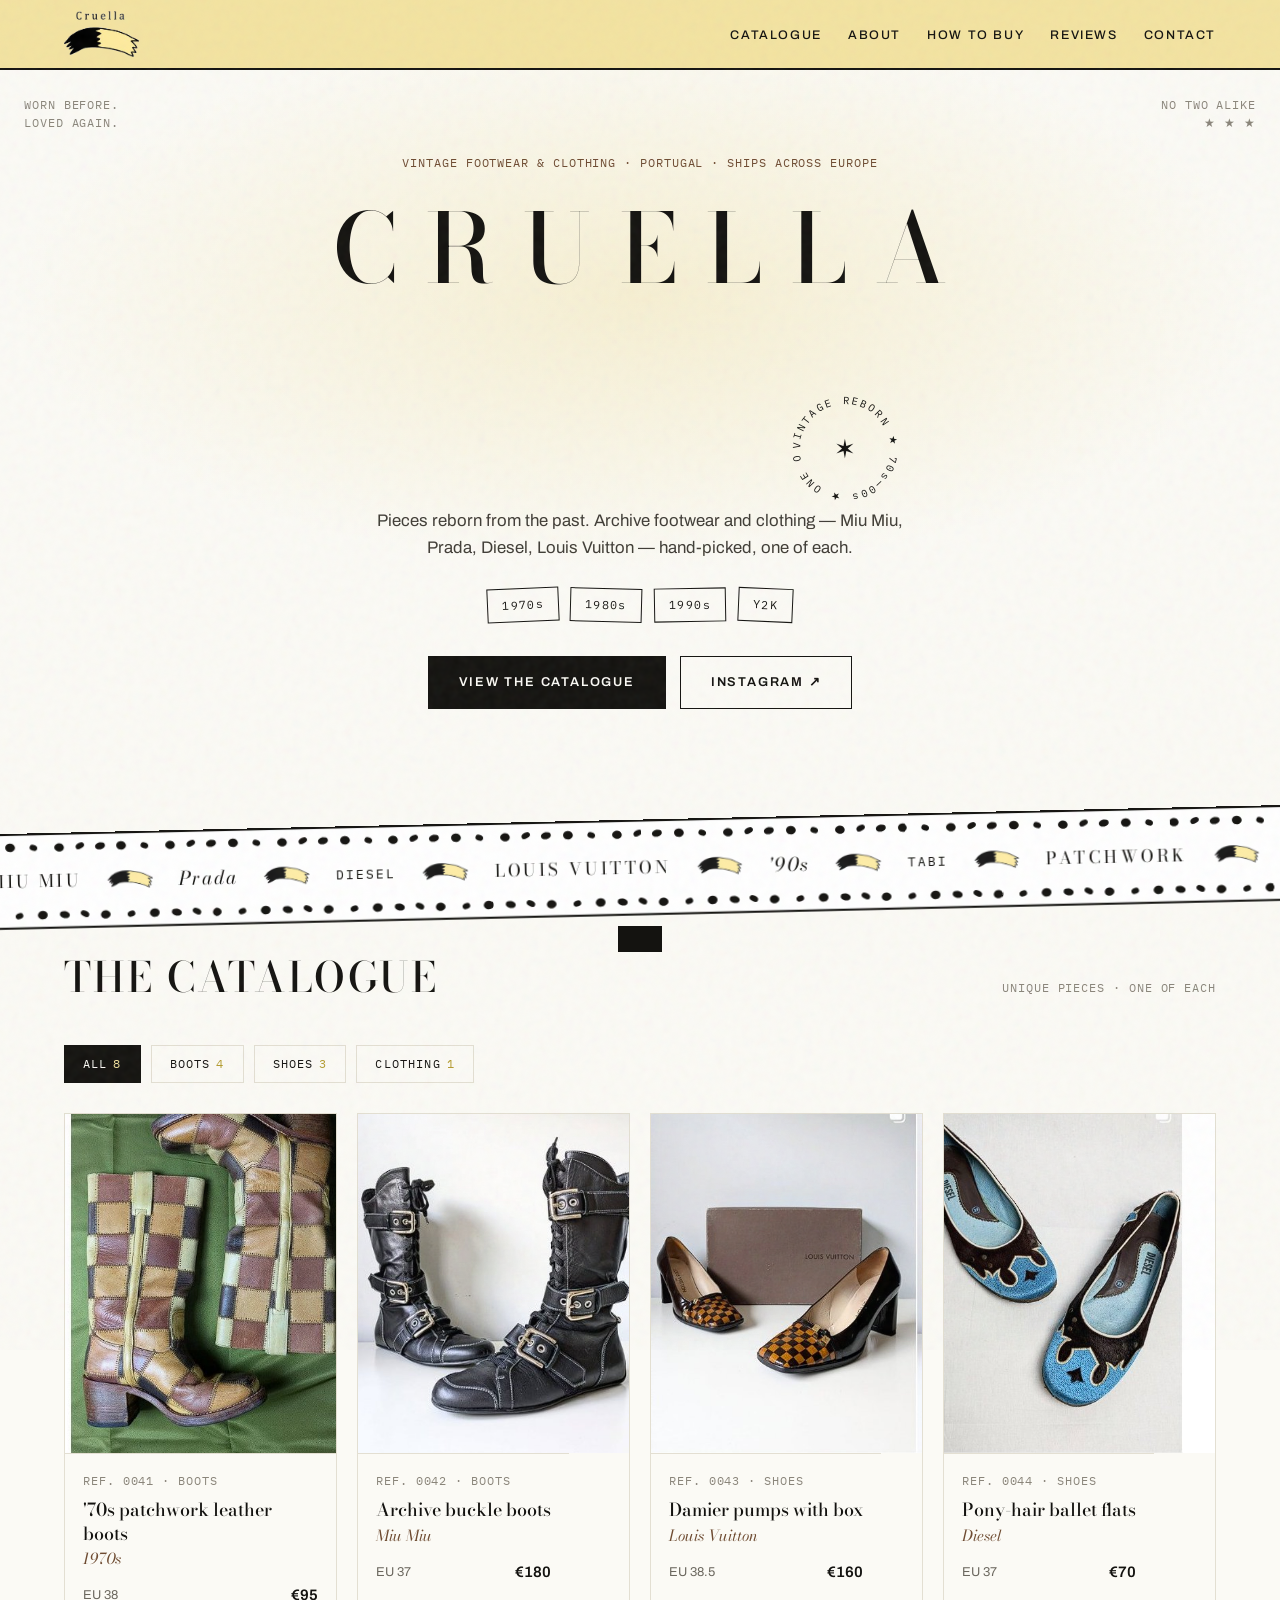
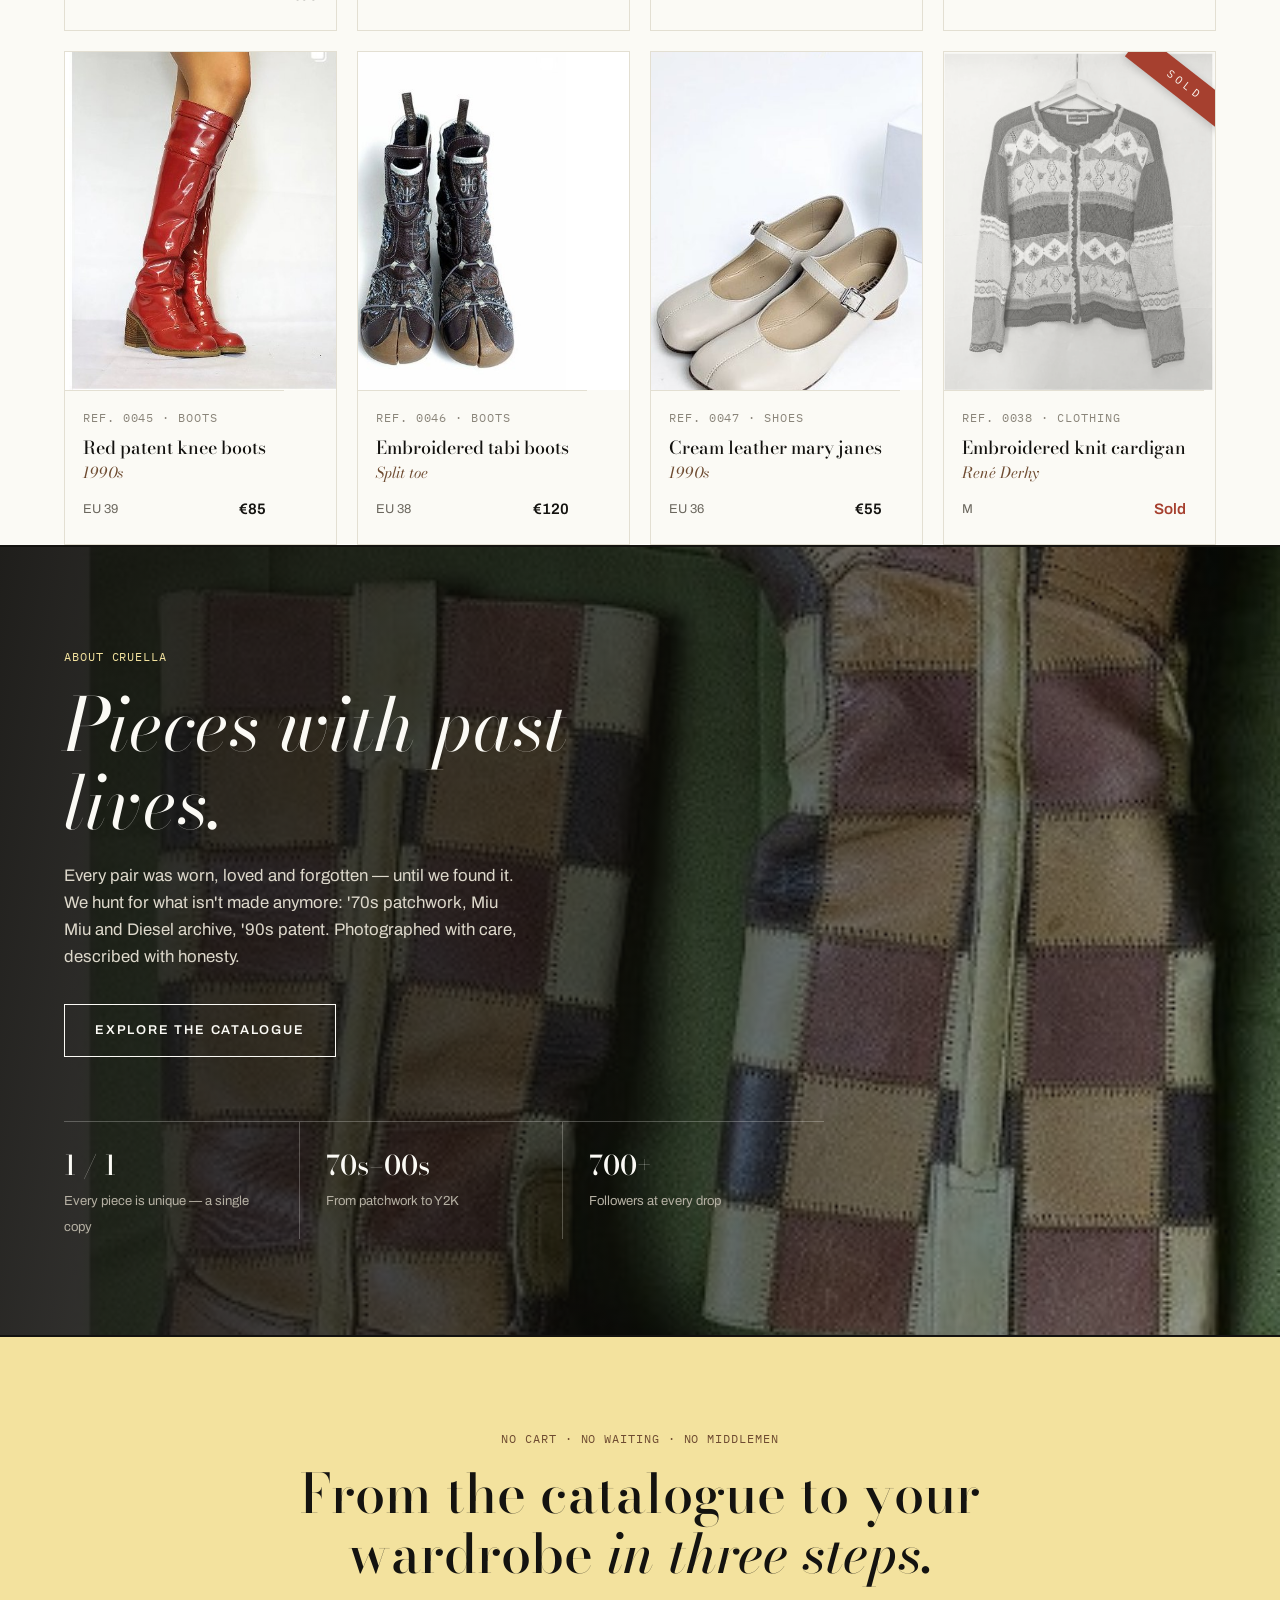
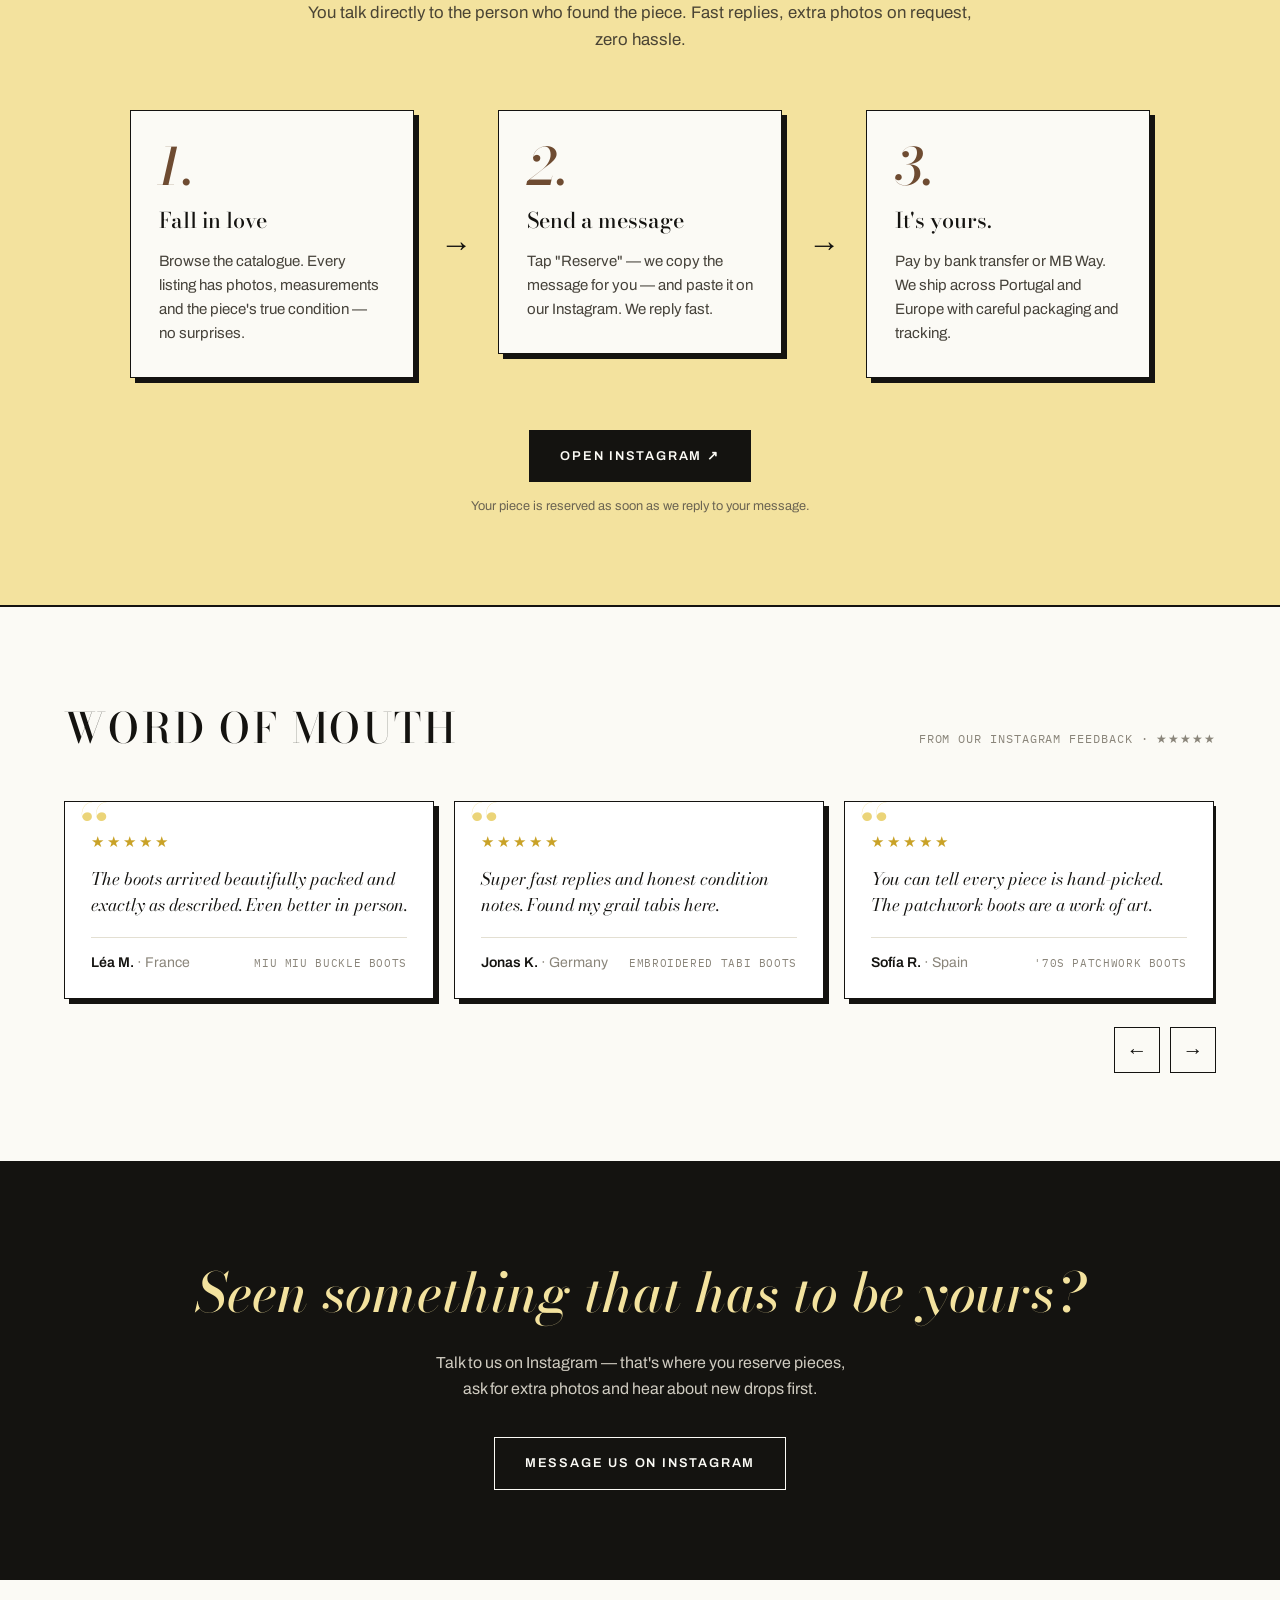
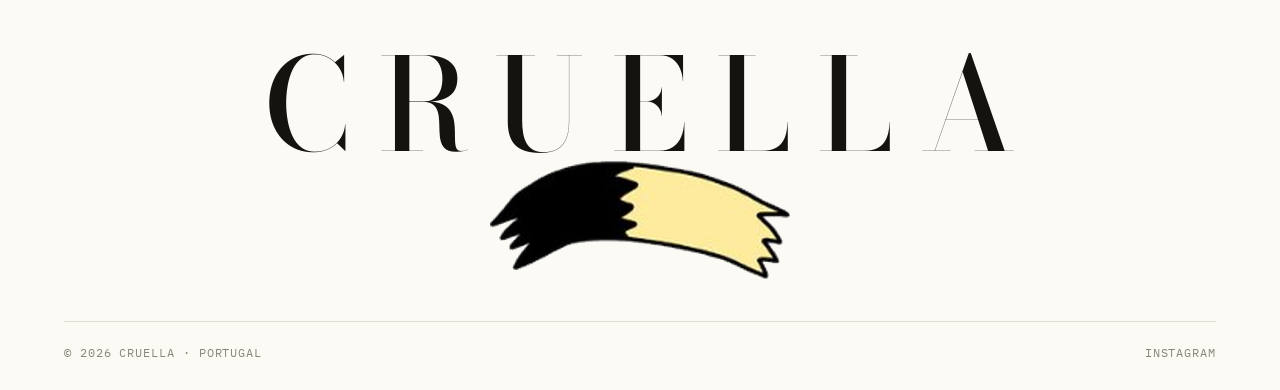
==== index.html @ 4d803112 "Rename index (5).html to index.html" ====
<!DOCTYPE html>
<html lang="en">
<head>
<meta charset="UTF-8">
<meta name="viewport" content="width=device-width, initial-scale=1.0">
<title>Cruella — Vintage reborn</title>
<meta name="description" content="Cruella — vintage footwear and clothing from iconic labels, reborn from the past. Miu Miu, Prada, Diesel, Louis Vuitton and more.">
<link rel="preconnect" href="https://fonts.googleapis.com">
<link rel="preconnect" href="https://fonts.gstatic.com" crossorigin>
<link href="https://fonts.googleapis.com/css2?family=Bodoni+Moda:ital,opsz,wght@0,6..96,400;0,6..96,500;0,6..96,600;1,6..96,400;1,6..96,500&family=Archivo:wght@400;500;600;700&family=IBM+Plex+Mono:wght@400;500&display=swap" rel="stylesheet">

<script>
/* ════════════════════════════════════════════════════════════
   >>> BLOCO DE FOTOS DE DEMONSTRAÇÃO — PODE SER APAGADO <<<
   Estas são as fotos do protótipo, embutidas como texto.
   Quando tiverem as fotos reais na pasta "fotos", troquem nos
   artigos lá em baixo (ex.: foto: "fotos/0041.jpg") e apaguem
   este bloco inteiro, daqui até >>> FIM DAS FOTOS <<<.
   ════════════════════════════════════════════════════════════ */
const FOTOS = {
  "0041": "[data-uri]",
  "0042": "[data-uri]",
  "0043": "[data-uri]",
  "0044": "[data-uri]",
  "0045": "[data-uri]",
  "0046": "[data-uri]",
  "0047": "[data-uri]",
  "0038": "[data-uri]",
};
/* >>> FIM DAS FOTOS DE DEMONSTRAÇÃO <<< */
</script>
<script>
/* ════════════════════════════════════════════════════════════
   ☆ ZONA DE EDIÇÃO DA CRUELLA — o site escreve-se aqui ☆
   (o site aparece em INGLÊS aos clientes; estas notas estão em
   português só para vos guiar)
   ------------------------------------------------------------
   ► ADICIONAR artigo: copia um bloco { ... } inteiro
     (incluindo a vírgula final) e muda os textos EM INGLÊS.
   ► REMOVER: apaga o bloco.
   ► VENDIDO: muda  vendido: false  →  vendido: true
   ► FOTO:  foto: "fotos/0041.jpg"  (o nome tem de coincidir
     exatamente com o ficheiro na pasta "fotos")
     ou  foto: FOTOS["0041"]  para as fotos de demonstração
     ou  foto: ""  para o espaço reservado.
   ► CATEGORIAS: "botas", "sapatos", "roupa"
     (aparecem como Boots / Shoes / Clothing)
   ════════════════════════════════════════════════════════════ */
const ARTIGOS = [
  {
    ref: "0041",
    categoria: "botas",
    nome: "'70s patchwork leather boots",
    marca: "1970s",
    tamanho: "EU 38",
    preco: "€95",
    estado: "Very good vintage condition",
    descricao: "Genuine leather patchwork in brown, cream and chocolate tones. Sturdy 7 cm heel, side zip. A piece impossible to repeat.",
    foto: FOTOS["0041"],
    vendido: false,
  },
  {
    ref: "0042",
    categoria: "botas",
    nome: "Archive buckle boots",
    marca: "Miu Miu",
    tamanho: "EU 37",
    preco: "€180",
    estado: "Excellent condition",
    descricao: "Black leather with silver buckles and laces. Early-2000s archive — a collector's piece.",
    foto: FOTOS["0042"],
    vendido: false,
  },
  {
    ref: "0043",
    categoria: "sapatos",
    nome: "Damier pumps with box",
    marca: "Louis Vuitton",
    tamanho: "EU 38.5",
    preco: "€160",
    estado: "Very good condition, original box",
    descricao: "Glazed damier toe, black leather body. Comes with the original Louis Vuitton box.",
    foto: FOTOS["0043"],
    vendido: false,
  },
  {
    ref: "0044",
    categoria: "sapatos",
    nome: "Pony-hair ballet flats",
    marca: "Diesel",
    tamanho: "EU 37",
    preco: "€70",
    estado: "Good vintage condition",
    descricao: "Sky blue with brown pony-hair cut-outs and studs. Y2K Diesel at its best.",
    foto: FOTOS["0044"],
    vendido: false,
  },
  {
    ref: "0045",
    categoria: "botas",
    nome: "Red patent knee boots",
    marca: "1990s",
    tamanho: "EU 39",
    preco: "€85",
    estado: "Very good condition",
    descricao: "Vivid red patent up to the knee, wooden block heel. They shine like day one.",
    foto: FOTOS["0045"],
    vendido: false,
  },
  {
    ref: "0046",
    categoria: "botas",
    nome: "Embroidered tabi boots",
    marca: "Split toe",
    tamanho: "EU 38",
    preco: "€120",
    estado: "Excellent condition",
    descricao: "Split tabi toe, embroidery in blue and brown tones, front laces. For those who know.",
    foto: FOTOS["0046"],
    vendido: false,
  },
  {
    ref: "0047",
    categoria: "sapatos",
    nome: "Cream leather mary janes",
    marca: "1990s",
    tamanho: "EU 36",
    preco: "€55",
    estado: "Very good condition",
    descricao: "Soft cream leather, thin buckle, square toe. The classic that goes with everything.",
    foto: FOTOS["0047"],
    vendido: false,
  },
  {
    ref: "0038",
    categoria: "roupa",
    nome: "Embroidered knit cardigan",
    marca: "René Derhy",
    tamanho: "M",
    preco: "€65",
    estado: "Very good vintage condition",
    descricao: "100% cotton '90s knit, vibrant colours, embroidered flowers and crochet details. Extremely rare.",
    foto: FOTOS["0038"],
    vendido: true,
  },
];

/* ── REVIEWS (carrossel "Word of mouth") ─────────────────────
   Substituam por feedback REAL do destaque FEEDBACK do
   Instagram. estrelas: de 1 a 5.                              */
const REVIEWS = [
  { nome:"Léa M.", local:"France", estrelas:5,
    texto:"The boots arrived beautifully packed and exactly as described. Even better in person.",
    peca:"Miu Miu buckle boots" },
  { nome:"Jonas K.", local:"Germany", estrelas:5,
    texto:"Super fast replies and honest condition notes. Found my grail tabis here.",
    peca:"Embroidered tabi boots" },
  { nome:"Sofía R.", local:"Spain", estrelas:5,
    texto:"You can tell every piece is hand-picked. The patchwork boots are a work of art.",
    peca:"'70s patchwork boots" },
  { nome:"Marta P.", local:"Portugal", estrelas:5,
    texto:"Bought twice already. Careful packaging, tracked shipping, zero stress.",
    peca:"Cream mary janes" },
  { nome:"Camille D.", local:"Belgium", estrelas:5,
    texto:"Lovely curation and fair prices for true archive pieces. Will be back.",
    peca:"René Derhy knit" },
];

const LINKS = {
  instagram: "https://instagram.com/vintage.cruella",
  utilizadorInstagram: "@vintage.cruella",
};

/* Foto de fundo da faixa "About". Troquem por uma foto vossa
   em alta resolução, de preferência horizontal:
   const FOTO_FAIXA = "fotos/faixa.jpg";                       */
const FOTO_FAIXA = FOTOS["0041"];
/* ════════════════════════════════════════════════════════════
   ☆ FIM DA ZONA DE EDIÇÃO ☆
   ════════════════════════════════════════════════════════════ */
</script>

<style>
:root{
  --ink:#141310;
  --paper:#FBFAF5;
  --yellow:#F3E29E;
  --yellow-strong:#EBD478;
  --gold:#C9A227;
  --leather:#6E4B31;
  --line:#E3DFD2;
  --soft:#F2F0E7;
  --red:#A6402F;
  --max:1200px;
}
*{margin:0;padding:0;box-sizing:border-box}
html{scroll-behavior:smooth}
::selection{background:var(--yellow);color:var(--ink)}
body{
  background:var(--paper);color:var(--ink);
  font-family:'Archivo',sans-serif;font-size:16px;line-height:1.6;
  -webkit-font-smoothing:antialiased;overflow-x:hidden;
}
img{max-width:100%;display:block}
a{color:inherit}
button{font:inherit;color:inherit;background:none;border:none;cursor:pointer}
.wrap{max-width:var(--max);margin:0 auto;padding:0 24px}
.mono{font-family:'IBM Plex Mono',monospace;font-size:.72rem;letter-spacing:.08em;text-transform:uppercase}
a:focus-visible,button:focus-visible{outline:2px solid var(--ink);outline-offset:3px}

/* film grain */
.grain{
  position:fixed;inset:-50%;width:200%;height:200%;
  pointer-events:none;z-index:99;opacity:.05;
  background-image:url("data:image/svg+xml,%3Csvg viewBox='0 0 240 240' xmlns='http://www.w3.org/2000/svg'%3E%3Cfilter id='n'%3E%3CfeTurbulence type='fractalNoise' baseFrequency='0.85' numOctaves='2'/%3E%3C/filter%3E%3Crect width='100%25' height='100%25' filter='url(%23n)'/%3E%3C/svg%3E");
  animation:grain 7s steps(10) infinite;
}
@keyframes grain{0%,100%{transform:translate(0,0)}10%{transform:translate(-3%,-5%)}30%{transform:translate(4%,2%)}50%{transform:translate(-4%,6%)}70%{transform:translate(5%,-3%)}90%{transform:translate(-2%,4%)}}

/* ---------- Header ---------- */
header{
  position:sticky;top:0;z-index:50;
  background:rgba(243,226,158,.96);backdrop-filter:blur(10px);
  border-bottom:2px solid var(--ink);
}
.nav{display:flex;align-items:center;justify-content:space-between;height:68px}
.brand{display:flex;align-items:center;text-decoration:none}
.brand img{height:46px;width:auto}
.nav-links{display:flex;gap:26px;list-style:none}
.nav-links a{
  text-decoration:none;font-size:.78rem;font-weight:500;
  letter-spacing:.13em;text-transform:uppercase;padding-bottom:3px;
  background:linear-gradient(var(--ink),var(--ink)) left bottom / 0% 3px no-repeat;
  transition:background-size .25s ease;
}
.nav-links a:hover,.nav-links a:focus-visible{background-size:100% 3px}
@media(max-width:760px){.nav-links{display:none}}

/* ---------- Hero ---------- */
.hero{
  padding:84px 0 70px;text-align:center;position:relative;
  background:radial-gradient(ellipse 70% 55% at 50% 32%, #F6EFD2 0%, rgba(246,239,210,0) 70%);
}
.hero .deco{position:absolute;top:26px;color:#8a857a}
.hero .deco.esq{left:24px;text-align:left}
.hero .deco.dir{right:24px;text-align:right}
@media(max-width:740px){.hero .deco{display:none}}
.hero .kicker{color:var(--leather);margin-bottom:28px;opacity:0}
.hero.go .kicker{animation:fadeUp .8s ease 1.8s forwards}
.hero h1{
  font-family:'Bodoni Moda',serif;font-weight:500;
  font-size:clamp(2.6rem,8.5vw,6rem);line-height:1;
  letter-spacing:.3em;margin-left:.3em;
  display:flex;justify-content:center;
}
.hero h1 span{opacity:0;transform:translateY(.35em)}
.hero.go h1 span{animation:letter .55s cubic-bezier(.2,.7,.3,1) forwards}
@keyframes letter{to{opacity:1;transform:none}}

/* the REAL brushstroke paints itself whenever it enters view */
.brush-wrap{width:min(440px,76vw);margin:6px auto 0;position:relative}
.brush-wrap img{
  width:100%;height:auto;
  clip-path:inset(-8% 100% -8% 0);
  -webkit-clip-path:inset(-8% 100% -8% 0);
}
.brush-wrap img.pinta{animation:pintar 1.5s cubic-bezier(.5,.05,.3,1) .1s forwards}
@keyframes pintar{to{clip-path:inset(-8% 0% -8% 0);-webkit-clip-path:inset(-8% 0% -8% 0)}}

/* selo giratório anos-vinil */
.selo{position:absolute;right:-44px;bottom:-34px;width:118px;height:118px;opacity:0}
.hero.go .selo{animation:fadeUp .8s ease 1.6s forwards}
.selo svg{width:100%;height:100%;animation:girar 16s linear infinite}
.selo .estrela{
  position:absolute;inset:0;display:flex;align-items:center;justify-content:center;
  font-family:'Bodoni Moda',serif;font-size:1.6rem;
}
@keyframes girar{to{transform:rotate(360deg)}}
@media(max-width:740px){.selo{right:-16px;bottom:-40px;width:92px;height:92px}}

.hero p.sub{max-width:540px;margin:34px auto 0;font-size:1.05rem;color:#403d36;opacity:0}
.hero.go p.sub{animation:fadeUp .8s ease 2s forwards}

/* chips das décadas */
.decadas{margin-top:26px;display:flex;gap:12px;justify-content:center;flex-wrap:wrap;opacity:0}
.hero.go .decadas{animation:fadeUp .8s ease 2.2s forwards}
.decadas span{
  font-family:'IBM Plex Mono',monospace;font-size:.72rem;letter-spacing:.12em;
  border:1px solid var(--ink);padding:7px 14px;background:var(--paper);
  transition:background .2s,transform .2s;
}
.decadas span:nth-child(1){transform:rotate(-2.5deg)}
.decadas span:nth-child(2){transform:rotate(1.5deg)}
.decadas span:nth-child(3){transform:rotate(-1deg)}
.decadas span:nth-child(4){transform:rotate(2.4deg)}
.decadas span:hover{background:var(--yellow);transform:rotate(0deg) scale(1.06)}

.hero .cta-row{margin-top:34px;display:flex;gap:14px;justify-content:center;flex-wrap:wrap;opacity:0}
.hero.go .cta-row{animation:fadeUp .8s ease 2.4s forwards}
@keyframes fadeUp{from{opacity:0;transform:translateY(14px)}to{opacity:1;transform:none}}
.btn{
  display:inline-block;text-decoration:none;
  font-size:.8rem;font-weight:600;letter-spacing:.14em;text-transform:uppercase;
  padding:15px 30px;border:1px solid var(--ink);
  transition:background .2s,color .2s,transform .15s;
}
.btn:active{transform:scale(.97)}
.btn.solid{background:var(--ink);color:var(--paper)}
.btn.solid:hover{background:var(--leather);border-color:var(--leather)}
.btn.ghost:hover{background:var(--yellow)}
.btn.inv{border-color:var(--paper);color:var(--paper)}
.btn.inv:hover{background:var(--paper);color:var(--ink)}

/* ---------- Marquee (tilted dalmatian ribbon) ---------- */
.marquee{
  position:relative;
  border-top:2px solid var(--ink);border-bottom:2px solid var(--ink);
  overflow:hidden;white-space:nowrap;padding:30px 0;
  background:#fff;
  transform:rotate(-1.3deg) scale(1.03);
  margin:42px 0 30px;
}
.marquee::before,.marquee::after{
  content:"";position:absolute;left:0;right:0;height:13px;
  background-image:url("data:image/svg+xml,%3Csvg xmlns='http://www.w3.org/2000/svg' viewBox='0 0 200 24'%3E%3Cg fill='%23141310'%3E%3Cellipse cx='14' cy='12' rx='9' ry='6' transform='rotate(-12 14 12)'/%3E%3Cpath d='M48 6c6-3 13 0 14 5s-5 9-11 8-9-9-3-13z'/%3E%3Cellipse cx='95' cy='13' rx='7' ry='5' transform='rotate(20 95 13)'/%3E%3Cpath d='M135 8c5-4 12-2 14 3s-3 10-9 9-11-7-5-12z'/%3E%3Cellipse cx='178' cy='11' rx='8' ry='5' transform='rotate(-25 178 11)'/%3E%3C/g%3E%3C/svg%3E");
  background-size:auto 100%;background-repeat:repeat-x;
}
.marquee::before{top:5px}
.marquee::after{bottom:5px;transform:scaleX(-1)}
.marquee-track{display:inline-flex;align-items:center;animation:scroll 32s linear infinite}
.marquee:hover .marquee-track{animation-play-state:paused}
.marquee span{font-family:'Bodoni Moda',serif;font-size:1.05rem;letter-spacing:.18em;text-transform:uppercase;margin:0 8px}
.marquee span.it{font-style:italic;text-transform:none;letter-spacing:.08em;font-size:1.15rem}
.marquee span.mn{font-family:'IBM Plex Mono',monospace;font-size:.78rem;letter-spacing:.22em}
.marquee img{height:17px;width:auto;margin:0 18px;opacity:.9}
@keyframes scroll{from{transform:translateX(0)}to{transform:translateX(-50%)}}

/* ---------- Sections ---------- */
section{padding:88px 0}
.sec-head{display:flex;align-items:baseline;justify-content:space-between;gap:20px;margin-bottom:34px;flex-wrap:wrap}
.sec-head h2{font-family:'Bodoni Moda',serif;font-weight:500;font-size:clamp(1.8rem,4vw,2.6rem);letter-spacing:.06em;text-transform:uppercase}
.sec-head .mono{color:#8a857a}

/* ---------- Filters ---------- */
.filtros{display:flex;gap:10px;flex-wrap:wrap;margin-bottom:30px}
.filtro{
  font-family:'IBM Plex Mono',monospace;font-size:.72rem;letter-spacing:.1em;text-transform:uppercase;
  padding:9px 18px;border:1px solid var(--line);background:var(--paper);transition:all .2s ease;
}
.filtro:hover{border-color:var(--ink)}
.filtro.ativo{background:var(--ink);color:var(--paper);border-color:var(--ink)}
.filtro .n{color:#b39b2e;margin-left:6px}
.filtro.ativo .n{color:var(--yellow)}

/* ---------- Grid ---------- */
.grid{display:grid;grid-template-columns:repeat(4,1fr);gap:20px}
@media(max-width:1000px){.grid{grid-template-columns:repeat(2,1fr)}}
@media(max-width:520px){.grid{grid-template-columns:1fr}}
.card{
  background:var(--paper);display:flex;flex-direction:column;text-align:left;
  border:1px solid var(--line);overflow:hidden;position:relative;
  transition:border-color .25s,transform .25s,box-shadow .25s;
}
.card:hover{border-color:var(--ink);transform:translateY(-3px);box-shadow:0 14px 30px -18px rgba(20,19,16,.4)}
.card .ph{aspect-ratio:4/5;background:var(--soft);display:flex;align-items:center;justify-content:center;position:relative;overflow:hidden}
.card .ph img{width:100%;height:100%;object-fit:cover;transition:transform .6s cubic-bezier(.2,.7,.3,1)}
.card:hover .ph img{transform:scale(1.05)}
.card .ph .mono{color:#a39c8c}
.card .ph::after{
  content:"";position:absolute;inset:auto 0 0 0;height:6px;background:var(--yellow-strong);
  transform:scaleX(0);transform-origin:left;transition:transform .3s ease;
}
.card:hover .ph::after{transform:scaleX(1)}
.card .info{padding:18px 18px 22px;border-top:1px solid var(--line)}
.card .ref{color:#8a857a;margin-bottom:8px}
.card h3{font-family:'Bodoni Moda',serif;font-weight:500;font-size:1.12rem;line-height:1.3}
.card .marca{font-style:italic;font-family:'Bodoni Moda',serif;color:var(--leather);font-size:.95rem;margin-top:2px}
.card .meta{margin-top:12px;display:flex;justify-content:space-between;align-items:center}
.card .meta .size{color:#6b675e;font-size:.8rem}
.card .meta .price{font-weight:600;font-size:.95rem}
.stamp{
  position:absolute;top:18px;right:-34px;transform:rotate(38deg);
  background:var(--red);color:var(--paper);
  font-family:'IBM Plex Mono',monospace;font-size:.68rem;letter-spacing:.3em;text-transform:uppercase;
  padding:6px 44px;z-index:2;box-shadow:0 2px 8px rgba(0,0,0,.18);
}
.card.vendido .ph img{filter:grayscale(1);opacity:.65}
.card.vendido .price{color:var(--red)}
.vazio{padding:60px 0;text-align:center;color:#8a857a;grid-column:1/-1;border:1px dashed var(--line)}

/* ---------- Editorial banner (About) ---------- */
.banner{
  position:relative;color:var(--paper);
  background-color:var(--ink);
  background-position:center 32%;background-size:cover;background-repeat:no-repeat;
  min-height:560px;display:flex;align-items:center;
  border-top:2px solid var(--ink);border-bottom:2px solid var(--ink);
}
.banner::before{
  content:"";position:absolute;inset:0;
  background:linear-gradient(100deg,rgba(14,13,10,.93) 0%,rgba(14,13,10,.72) 45%,rgba(14,13,10,.28) 100%);
}
.banner .inner{position:relative;padding:96px 24px;max-width:var(--max);margin:0 auto;width:100%}
.banner .mono{color:var(--yellow)}
.banner h2{
  font-family:'Bodoni Moda',serif;font-weight:400;font-style:italic;
  font-size:clamp(2.4rem,6vw,4.6rem);line-height:1.05;
  margin:18px 0 22px;max-width:14ch;
}
.banner p{color:#ddd8cb;max-width:46ch;font-size:1.05rem}
.banner .cta-row{margin-top:34px;display:flex;gap:14px;flex-wrap:wrap}
.banner .facts{
  position:relative;display:flex;gap:0;margin-top:64px;
  border-top:1px solid rgba(251,250,245,.25);max-width:760px;
}
.banner .facts>div{flex:1;padding:22px 26px 0 0}
.banner .facts>div+div{padding-left:26px;border-left:1px solid rgba(251,250,245,.25)}
.banner .facts strong{font-family:'Bodoni Moda',serif;font-weight:500;font-size:1.7rem;display:block}
.banner .facts span{color:#b5b0a3;font-size:.82rem}
@media(max-width:640px){
  .banner .facts{flex-direction:column;gap:18px}
  .banner .facts>div+div{padding-left:0;border-left:none;padding-top:18px;border-top:1px solid rgba(251,250,245,.25)}
}

/* ---------- How to buy (yellow band) ---------- */
.comprar{background:var(--yellow);border-bottom:2px solid var(--ink)}
.comprar .topo{text-align:center;max-width:680px;margin:0 auto 56px}
.comprar .topo .mono{color:var(--leather)}
.comprar h2{
  font-family:'Bodoni Moda',serif;font-weight:500;
  font-size:clamp(2.1rem,5vw,3.4rem);line-height:1.1;margin-top:14px;
}
.comprar h2 em{font-style:italic}
.comprar .topo p{margin-top:16px;color:#4a4434;font-size:1.05rem}
.steps{display:grid;grid-template-columns:1fr auto 1fr auto 1fr;gap:26px;align-items:start;max-width:1020px;margin:0 auto}
@media(max-width:820px){.steps{grid-template-columns:1fr;gap:30px}.seta{display:none}}
.step{background:var(--paper);border:1px solid var(--ink);padding:30px 28px 32px;position:relative;box-shadow:5px 5px 0 var(--ink);transition:transform .2s,box-shadow .2s}
.step:hover{transform:translate(-2px,-2px);box-shadow:8px 8px 0 var(--ink)}
.step .num{font-family:'Bodoni Moda',serif;font-weight:500;font-style:italic;font-size:3.2rem;line-height:1;color:var(--leather)}
.step h3{font-family:'Bodoni Moda',serif;font-weight:500;font-size:1.35rem;margin:12px 0 10px}
.step p{color:#46423a;font-size:.94rem}
.seta{font-family:'Bodoni Moda',serif;font-size:2rem;align-self:center;color:var(--ink)}
.comprar .cta-final{text-align:center;margin-top:52px}
.comprar .cta-final .nota{display:block;margin-top:14px;font-size:.8rem;color:#6b6452}

/* ---------- Reviews ---------- */
.reviews{background:var(--paper)}
.rev-shell{position:relative}
.rev-track{
  display:flex;gap:20px;overflow-x:auto;
  scroll-snap-type:x mandatory;padding:6px 4px 22px;
  scrollbar-width:thin;scrollbar-color:var(--ink) transparent;
}
.rev-card{
  min-width:min(370px,84vw);scroll-snap-align:start;
  background:#fff;border:1px solid var(--ink);
  padding:28px 26px 24px;position:relative;
  box-shadow:5px 5px 0 var(--ink);
}
.rev-card::before{
  content:"“";position:absolute;top:-6px;left:14px;
  font-family:'Bodoni Moda',serif;font-size:4.6rem;line-height:1;
  color:var(--yellow-strong);
}
.rev-card .stars{color:var(--gold);letter-spacing:3px;font-size:.95rem;margin-bottom:12px}
.rev-card q{
  quotes:none;font-family:'Bodoni Moda',serif;font-style:italic;
  font-size:1.08rem;line-height:1.5;display:block;
}
.rev-card .quem{margin-top:18px;display:flex;justify-content:space-between;align-items:baseline;gap:10px;border-top:1px solid var(--line);padding-top:14px}
.rev-card .quem .nome{font-weight:600;font-size:.88rem}
.rev-card .quem .nome span{font-weight:400;color:#8a857a}
.rev-card .quem .peca{font-family:'IBM Plex Mono',monospace;font-size:.66rem;letter-spacing:.06em;text-transform:uppercase;color:#8a857a;text-align:right}
.rev-nav{display:flex;gap:10px;justify-content:flex-end;margin-top:6px}
.rev-nav button{
  width:46px;height:46px;border:1px solid var(--ink);
  display:flex;align-items:center;justify-content:center;
  font-family:'Bodoni Moda',serif;font-size:1.3rem;
  transition:background .2s;background:var(--paper);
}
.rev-nav button:hover{background:var(--yellow)}

/* ---------- Contact ---------- */
.contact{text-align:center;background:var(--ink);color:var(--paper)}
.contact h2{font-family:'Bodoni Moda',serif;font-weight:500;font-style:italic;font-size:clamp(2rem,5vw,3.4rem);margin-bottom:14px;color:var(--yellow)}
.contact p{color:#cfcbc0;max-width:46ch;margin:0 auto 36px}

/* ---------- Footer ---------- */
footer{border-top:2px solid var(--ink);padding:64px 0 28px;text-align:center}
.foot-mark{display:flex;flex-direction:column;align-items:center;gap:4px;margin-bottom:42px}
.foot-mark .palavra{
  font-family:'Bodoni Moda',serif;font-weight:500;
  font-size:clamp(3rem,12vw,8rem);line-height:.95;letter-spacing:.22em;margin-left:.22em;
}
.foot-mark img{width:min(300px,55vw);height:auto;margin-top:-8px}
.foot{display:flex;justify-content:space-between;align-items:center;gap:16px;flex-wrap:wrap;border-top:1px solid var(--line);padding-top:22px}
.foot .mono{color:#8a857a}
.foot a{text-decoration:none}
.foot a:hover{text-decoration:underline}

/* ---------- Lightbox ---------- */
.modal{position:fixed;inset:0;z-index:100;display:none;align-items:center;justify-content:center;padding:24px}
.modal.aberto{display:flex}
.modal .veu{position:absolute;inset:0;background:rgba(20,19,16,.55);backdrop-filter:blur(3px)}
.modal .caixa{
  position:relative;background:var(--paper);max-width:880px;width:100%;max-height:90vh;overflow:auto;
  display:grid;grid-template-columns:1fr 1fr;border:1px solid var(--ink);
  animation:pop .35s cubic-bezier(.2,.8,.3,1);
}
@keyframes pop{from{opacity:0;transform:translateY(20px) scale(.98)}to{opacity:1;transform:none}}
@media(max-width:760px){.modal .caixa{grid-template-columns:1fr}}
.modal .foto{aspect-ratio:4/5;background:var(--soft);display:flex;align-items:center;justify-content:center;overflow:hidden}
.modal .foto img{width:100%;height:100%;object-fit:cover}
.modal .foto .mono{color:#a39c8c}
.modal .det{padding:36px 34px 32px;display:flex;flex-direction:column}
.modal .det .ref{color:#8a857a}
.modal .det h3{font-family:'Bodoni Moda',serif;font-weight:500;font-size:1.7rem;line-height:1.2;margin:10px 0 2px}
.modal .det .marca{font-family:'Bodoni Moda',serif;font-style:italic;color:var(--leather);font-size:1.1rem}
.modal .det .preco{font-weight:600;font-size:1.25rem;margin:18px 0 4px}
.modal .det .preco.v{color:var(--red)}
.modal .det dl{margin:16px 0 20px;border-top:1px solid var(--line)}
.modal .det dl div{display:flex;justify-content:space-between;gap:16px;padding:10px 0;border-bottom:1px solid var(--line)}
.modal .det dt{font-family:'IBM Plex Mono',monospace;font-size:.7rem;letter-spacing:.08em;text-transform:uppercase;color:#8a857a}
.modal .det dd{font-size:.9rem;text-align:right}
.modal .det p.desc{color:#45423a;font-size:.95rem;margin-bottom:24px}
.modal .det .btn{text-align:center}
.modal .det .nota{margin-top:12px;font-size:.78rem;color:#8a857a;text-align:center}
.fechar{
  position:absolute;top:10px;right:10px;z-index:3;width:40px;height:40px;
  display:flex;align-items:center;justify-content:center;
  background:var(--paper);border:1px solid var(--ink);font-size:1.1rem;transition:background .2s;
}
.fechar:hover{background:var(--yellow)}

.toast{
  position:fixed;left:50%;bottom:28px;transform:translateX(-50%) translateY(80px);
  background:var(--ink);color:var(--paper);
  font-family:'IBM Plex Mono',monospace;font-size:.74rem;letter-spacing:.06em;
  padding:13px 22px;z-index:120;transition:transform .35s cubic-bezier(.2,.8,.3,1);pointer-events:none;
}
.toast.ver{transform:translateX(-50%) translateY(0)}
.toast b{color:var(--yellow);font-weight:500}

.reveal{opacity:0;transform:translateY(18px);transition:opacity .6s ease,transform .6s ease}
.reveal.in{opacity:1;transform:none}

@media (prefers-reduced-motion: reduce){
  html{scroll-behavior:auto}
  *,*::before,*::after{animation:none!important;transition:none!important}
  .hero .kicker,.hero p.sub,.hero .cta-row,.hero .decadas,.hero .selo,.hero h1 span{opacity:1;transform:none}
  .brush-wrap img{clip-path:none;-webkit-clip-path:none}
  .reveal{opacity:1;transform:none}
  .grain{display:none}
}
</style>
</head>
<body>

<div class="grain" aria-hidden="true"></div>

<header>
  <div class="wrap nav">
    <a class="brand" href="#top" aria-label="Cruella — home">
      <img src="[data-uri]" alt="Cruella">
    </a>
    <nav aria-label="Main navigation">
      <ul class="nav-links">
        <li><a href="#catalogue">Catalogue</a></li>
        <li><a href="#about">About</a></li>
        <li><a href="#how">How to buy</a></li>
        <li><a href="#reviews">Reviews</a></li>
        <li><a href="#contact">Contact</a></li>
      </ul>
    </nav>
  </div>
</header>

<main id="top">

  <!-- HERO -->
  <section class="hero">
    <span class="deco esq mono">Worn before.<br>Loved again.</span>
    <span class="deco dir mono">No two alike<br>★ ★ ★</span>
    <div class="wrap">
      <p class="kicker mono">Vintage footwear &amp; clothing · Portugal · ships across Europe</p>
      <h1 id="tituloCruella" aria-label="Cruella"></h1>
      <div class="brush-wrap">
        <img src="[data-uri]" alt="" aria-hidden="true">
        <div class="selo" aria-hidden="true">
          <svg viewBox="0 0 120 120">
            <defs><path id="circ" d="M60,60 m-46,0 a46,46 0 1,1 92,0 a46,46 0 1,1 -92,0"/></defs>
            <text style="font-family:'IBM Plex Mono',monospace;font-size:10.5px;letter-spacing:2.6px;fill:#141310">
              <textPath href="#circ">VINTAGE REBORN ★ 70s—00s ★ ONE OF EACH ★</textPath>
            </text>
          </svg>
          <span class="estrela">✶</span>
        </div>
      </div>
      <p class="sub">Pieces reborn from the past. Archive footwear and clothing — Miu Miu, Prada, Diesel, Louis Vuitton — hand-picked, one of each.</p>
      <div class="decadas" aria-label="Decades we cover">
        <span>1970s</span><span>1980s</span><span>1990s</span><span>Y2K</span>
      </div>
      <div class="cta-row">
        <a class="btn solid" href="#catalogue">View the catalogue</a>
        <a class="btn ghost" id="igHero" href="#" target="_blank" rel="noopener">Instagram ↗</a>
      </div>
    </div>
  </section>

  <!-- MARQUEE -->
  <div class="marquee" aria-hidden="true">
    <div class="marquee-track" id="marqueeTrack"></div>
  </div>

  <!-- CATALOGUE -->
  <section id="catalogue" class="wrap">
    <div class="sec-head reveal">
      <h2>The catalogue</h2>
      <span class="mono">Unique pieces · one of each</span>
    </div>
    <div class="filtros reveal" id="filtros" role="group" aria-label="Filter items by category"></div>
    <div class="grid" id="grelha"></div>
  </section>

  <!-- EDITORIAL BANNER / ABOUT -->
  <section id="about" class="banner" style="padding:0">
    <div class="inner">
      <span class="mono">About Cruella</span>
      <h2>Pieces with past lives.</h2>
      <p>Every pair was worn, loved and forgotten — until we found it. We hunt for what isn't made anymore: '70s patchwork, Miu Miu and Diesel archive, '90s patent. Photographed with care, described with honesty.</p>
      <div class="cta-row">
        <a class="btn inv" href="#catalogue">Explore the catalogue</a>
      </div>
      <div class="facts">
        <div><strong>1 / 1</strong><span>Every piece is unique — a single copy</span></div>
        <div><strong>70s–00s</strong><span>From patchwork to Y2K</span></div>
        <div><strong>700+</strong><span>Followers at every drop</span></div>
      </div>
    </div>
  </section>

  <!-- HOW TO BUY -->
  <section id="how" class="comprar">
    <div class="wrap">
      <div class="topo reveal">
        <span class="mono">No cart · No waiting · No middlemen</span>
        <h2>From the catalogue to your wardrobe <em>in three steps.</em></h2>
        <p>You talk directly to the person who found the piece. Fast replies, extra photos on request, zero hassle.</p>
      </div>
      <div class="steps">
        <div class="step reveal">
          <span class="num">1.</span>
          <h3>Fall in love</h3>
          <p>Browse the catalogue. Every listing has photos, measurements and the piece's true condition — no surprises.</p>
        </div>
        <span class="seta" aria-hidden="true">→</span>
        <div class="step reveal">
          <span class="num">2.</span>
          <h3>Send a message</h3>
          <p>Tap "Reserve" — we copy the message for you — and paste it on our Instagram. We reply fast.</p>
        </div>
        <span class="seta" aria-hidden="true">→</span>
        <div class="step reveal">
          <span class="num">3.</span>
          <h3>It's yours.</h3>
          <p>Pay by bank transfer or MB Way. We ship across Portugal and Europe with careful packaging and tracking.</p>
        </div>
      </div>
      <div class="cta-final reveal">
        <a class="btn solid" id="igHow" href="#" target="_blank" rel="noopener">Open Instagram ↗</a>
        <span class="nota">Your piece is reserved as soon as we reply to your message.</span>
      </div>
    </div>
  </section>

  <!-- REVIEWS -->
  <section id="reviews" class="reviews">
    <div class="wrap">
      <div class="sec-head reveal">
        <h2>Word of mouth</h2>
        <span class="mono">From our Instagram feedback · ★★★★★</span>
      </div>
      <div class="rev-shell reveal">
        <div class="rev-track" id="revTrack" tabindex="0" aria-label="Customer reviews carousel"></div>
        <div class="rev-nav">
          <button id="revPrev" aria-label="Previous reviews">←</button>
          <button id="revNext" aria-label="Next reviews">→</button>
        </div>
      </div>
    </div>
  </section>

  <!-- CONTACT -->
  <section id="contact" class="contact">
    <div class="wrap reveal">
      <h2>Seen something that has to be yours?</h2>
      <p>Talk to us on Instagram — that's where you reserve pieces, ask for extra photos and hear about new drops first.</p>
      <a class="btn inv" id="igContacto" href="#" target="_blank" rel="noopener">Message us on Instagram</a>
    </div>
  </section>

</main>

<footer>
  <div class="wrap">
    <div class="foot-mark">
      <span class="palavra">CRUELLA</span>
      <img src="[data-uri]" alt="">
    </div>
    <div class="foot">
      <span class="mono">© <span id="ano"></span> Cruella · Portugal</span>
      <span class="mono"><a id="igFoot" href="#" target="_blank" rel="noopener">Instagram</a></span>
    </div>
  </div>
</footer>

<!-- LIGHTBOX -->
<div class="modal" id="modal" role="dialog" aria-modal="true" aria-labelledby="mTitulo">
  <div class="veu" data-fechar></div>
  <div class="caixa">
    <button class="fechar" data-fechar aria-label="Close">✕</button>
    <div class="foto" id="mFoto"></div>
    <div class="det">
      <span class="ref mono" id="mRef"></span>
      <h3 id="mTitulo"></h3>
      <span class="marca" id="mMarca"></span>
      <span class="preco" id="mPreco"></span>
      <dl>
        <div><dt>Size</dt><dd id="mTam"></dd></div>
        <div><dt>Condition</dt><dd id="mEstado"></dd></div>
      </dl>
      <p class="desc" id="mDesc"></p>
      <a class="btn solid" id="mReservar" href="#" target="_blank" rel="noopener">Reserve on Instagram</a>
      <span class="nota" id="mNota"></span>
    </div>
  </div>
</div>

<div class="toast" id="toast" role="status"></div>

<script>
/* ===== Editorial banner photo ===== */
if(FOTO_FAIXA) document.getElementById('about').style.backgroundImage = `url(${FOTO_FAIXA})`;

/* ===== Title letter by letter ===== */
const titulo = document.getElementById('tituloCruella');
[..."CRUELLA"].forEach((l,i)=>{
  const s=document.createElement('span');
  s.textContent=l;
  s.style.animationDelay=(1.1 + i*0.08)+'s';
  titulo.appendChild(s);
});

/* ===== Hero animations tied to visibility ===== */
const hero = document.querySelector('.hero');
const brushImg = document.querySelector('.brush-wrap img');
new IntersectionObserver(es=>{
  es.forEach(e=>{ if(e.isIntersecting) hero.classList.add('go'); });
},{threshold:.2}).observe(hero);
/* a pincelada volta a desenhar-se SEMPRE que entra no ecrã
   (observa-se o contentor porque o clip-path torna a imagem
   "invisível" para o browser) */
const brushWrap = document.querySelector('.brush-wrap');
new IntersectionObserver(es=>{
  es.forEach(e=>{
    if(e.isIntersecting){
      brushImg.classList.remove('pinta');
      void brushImg.offsetWidth;
      brushImg.classList.add('pinta');
    } else {
      brushImg.classList.remove('pinta');
    }
  });
},{threshold:.5}).observe(brushWrap);

/* ===== Marquee ===== */
const BRUSH_SRC = brushImg.src;
const MARCAS = ["Miu Miu","Prada","Diesel","Louis Vuitton","'90s","Tabi","Patchwork","Archive"];
const estilos = ["", "it", "mn"];
const track = document.getElementById('marqueeTrack');
function fitaHTML(){
  return MARCAS.map((m,i)=>
    `<span class="${estilos[i%3]}">${m}</span><img src="${BRUSH_SRC}" alt="">`
  ).join('');
}
track.innerHTML = fitaHTML() + fitaHTML();

/* ===== Links ===== */
for(const id of ['igHero','igHow','igContacto','igFoot'])
  document.getElementById(id).href = LINKS.instagram;
document.getElementById('ano').textContent = new Date().getFullYear();

/* ===== Catalogue ===== */
const NOMES_CAT = {botas:"Boots", sapatos:"Shoes", roupa:"Clothing"};
const grelha = document.getElementById('grelha');
const filtrosEl = document.getElementById('filtros');
let filtroAtivo = 'tudo';

function desenhaFiltros(){
  const cats = [...new Set(ARTIGOS.map(a=>a.categoria))];
  const botoes = [['tudo','All',ARTIGOS.length],
    ...cats.map(c=>[c, NOMES_CAT[c]||c, ARTIGOS.filter(a=>a.categoria===c).length])];
  filtrosEl.innerHTML = botoes.map(([id,nome,n])=>
    `<button class="filtro ${id===filtroAtivo?'ativo':''}" data-cat="${id}" aria-pressed="${id===filtroAtivo}">${nome}<span class="n">${n}</span></button>`
  ).join('');
}
filtrosEl.addEventListener('click', e=>{
  const b = e.target.closest('.filtro'); if(!b) return;
  filtroAtivo = b.dataset.cat;
  desenhaFiltros(); desenhaGrelha();
});

function fotoHTML(a){
  return a.foto
    ? `<img src="${a.foto}" alt="${a.nome} — ${a.marca}" loading="lazy" onerror="this.outerHTML='<span class=&quot;mono&quot;>Item photo</span>'">`
    : `<span class="mono">Item photo</span>`;
}

function desenhaGrelha(){
  const lista = ARTIGOS.filter(a=> filtroAtivo==='tudo' || a.categoria===filtroAtivo);
  if(!lista.length){
    grelha.innerHTML = `<div class="vazio"><p class="mono">Nothing in this category — for now.</p></div>`;
    return;
  }
  grelha.innerHTML = lista.map(a=>`
    <button class="card ${a.vendido?'vendido':''}" data-ref="${a.ref}" aria-label="View details of ${a.nome}">
      ${a.vendido?'<span class="stamp">Sold</span>':''}
      <div class="ph">${fotoHTML(a)}</div>
      <div class="info">
        <p class="ref mono">Ref. ${a.ref} · ${NOMES_CAT[a.categoria]||a.categoria}</p>
        <h3>${a.nome}</h3>
        <div class="marca">${a.marca}</div>
        <div class="meta">
          <span class="size">${a.tamanho}</span>
          <span class="price">${a.vendido?'Sold':a.preco}</span>
        </div>
      </div>
    </button>`).join('');
}
desenhaFiltros();
desenhaGrelha();

/* ===== Reviews carousel ===== */
const revTrack = document.getElementById('revTrack');
revTrack.innerHTML = REVIEWS.map(r=>`
  <article class="rev-card">
    <div class="stars" aria-label="${r.estrelas} out of 5 stars">${'★'.repeat(r.estrelas)}${'☆'.repeat(5-r.estrelas)}</div>
    <q>${r.texto}</q>
    <div class="quem">
      <span class="nome">${r.nome} <span>· ${r.local}</span></span>
      <span class="peca">${r.peca}</span>
    </div>
  </article>`).join('');
document.getElementById('revPrev').onclick = ()=> revTrack.scrollBy({left:-revTrack.clientWidth*.8, behavior:'smooth'});
document.getElementById('revNext').onclick = ()=> revTrack.scrollBy({left: revTrack.clientWidth*.8, behavior:'smooth'});

/* ===== Lightbox ===== */
const modal = document.getElementById('modal');
const toast = document.getElementById('toast');
let ultimoFoco = null;

grelha.addEventListener('click', e=>{
  const c = e.target.closest('.card'); if(!c) return;
  const a = ARTIGOS.find(x=>x.ref===c.dataset.ref); if(!a) return;
  ultimoFoco = c;
  document.getElementById('mFoto').innerHTML = fotoHTML(a);
  document.getElementById('mRef').textContent = `Ref. ${a.ref} · ${NOMES_CAT[a.categoria]||a.categoria}`;
  document.getElementById('mTitulo').textContent = a.nome;
  document.getElementById('mMarca').textContent = a.marca;
  const preco = document.getElementById('mPreco');
  preco.textContent = a.vendido ? 'Sold' : a.preco;
  preco.className = 'preco' + (a.vendido?' v':'');
  document.getElementById('mTam').textContent = a.tamanho;
  document.getElementById('mEstado').textContent = a.estado;
  document.getElementById('mDesc').textContent = a.descricao;
  const btn = document.getElementById('mReservar');
  const nota = document.getElementById('mNota');
  if(a.vendido){
    btn.style.display='none';
    nota.textContent = 'This piece has found its owner — but there is more in the catalogue.';
  } else {
    btn.style.display='';
    btn.href = LINKS.instagram;
    btn.onclick = ()=>{
      navigator.clipboard?.writeText(`Hi! I'd like to reserve Ref. ${a.ref} — ${a.nome} (${a.tamanho}).`);
      mostraToast(`Message copied — paste it on <b>${LINKS.utilizadorInstagram}</b>`);
    };
    nota.textContent = 'Tapping copies the reserve message — just paste it in the chat.';
  }
  modal.classList.add('aberto');
  document.body.style.overflow='hidden';
  document.querySelector('.fechar').focus();
});

function fechaModal(){
  modal.classList.remove('aberto');
  document.body.style.overflow='';
  ultimoFoco?.focus();
}
modal.addEventListener('click', e=>{ if(e.target.closest('[data-fechar]')) fechaModal(); });
document.addEventListener('keydown', e=>{ if(e.key==='Escape' && modal.classList.contains('aberto')) fechaModal(); });

let toastTimer;
function mostraToast(html){
  toast.innerHTML = html;
  toast.classList.add('ver');
  clearTimeout(toastTimer);
  toastTimer = setTimeout(()=>toast.classList.remove('ver'), 3200);
}

/* ===== Reveal on scroll ===== */
const io = new IntersectionObserver(entries=>{
  entries.forEach(e=>{ if(e.isIntersecting){ e.target.classList.add('in'); io.unobserve(e.target);} });
},{threshold:.12});
document.querySelectorAll('.reveal').forEach(el=>io.observe(el));
</script>

</body>
</html>
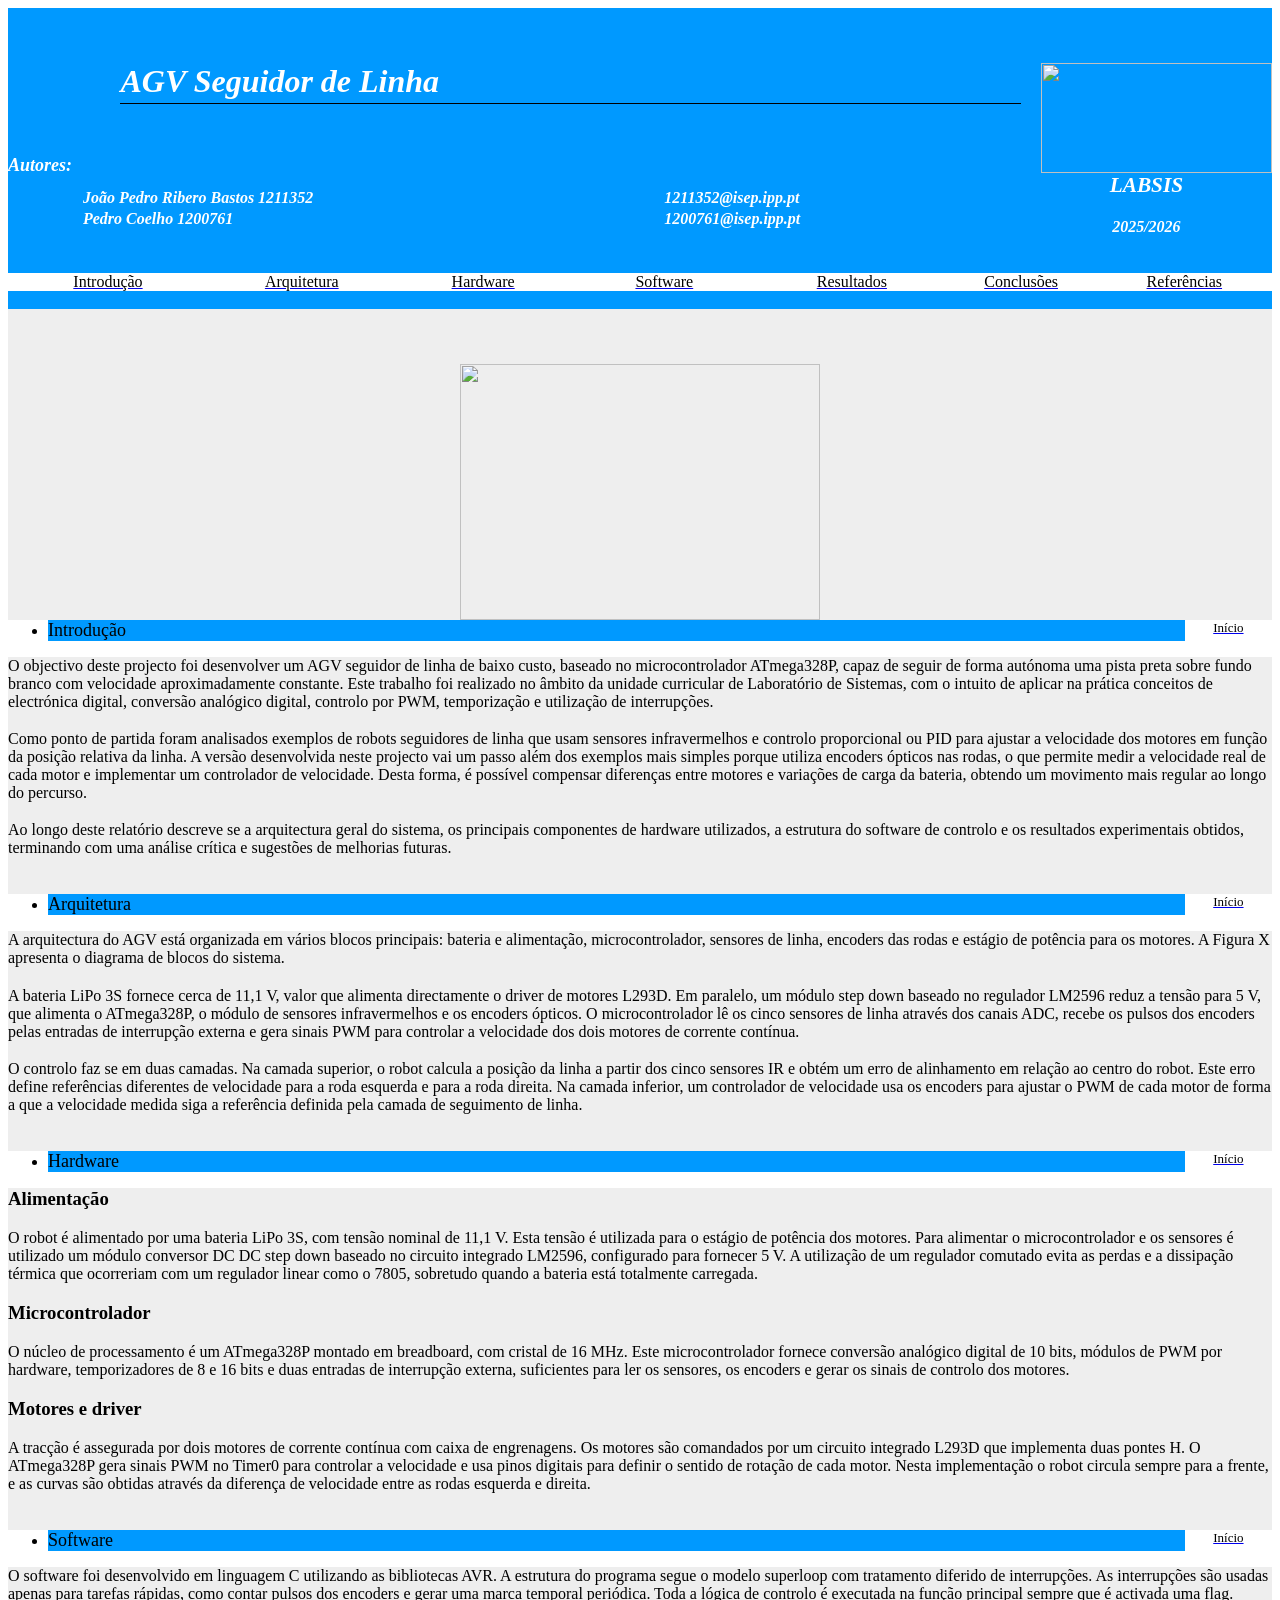
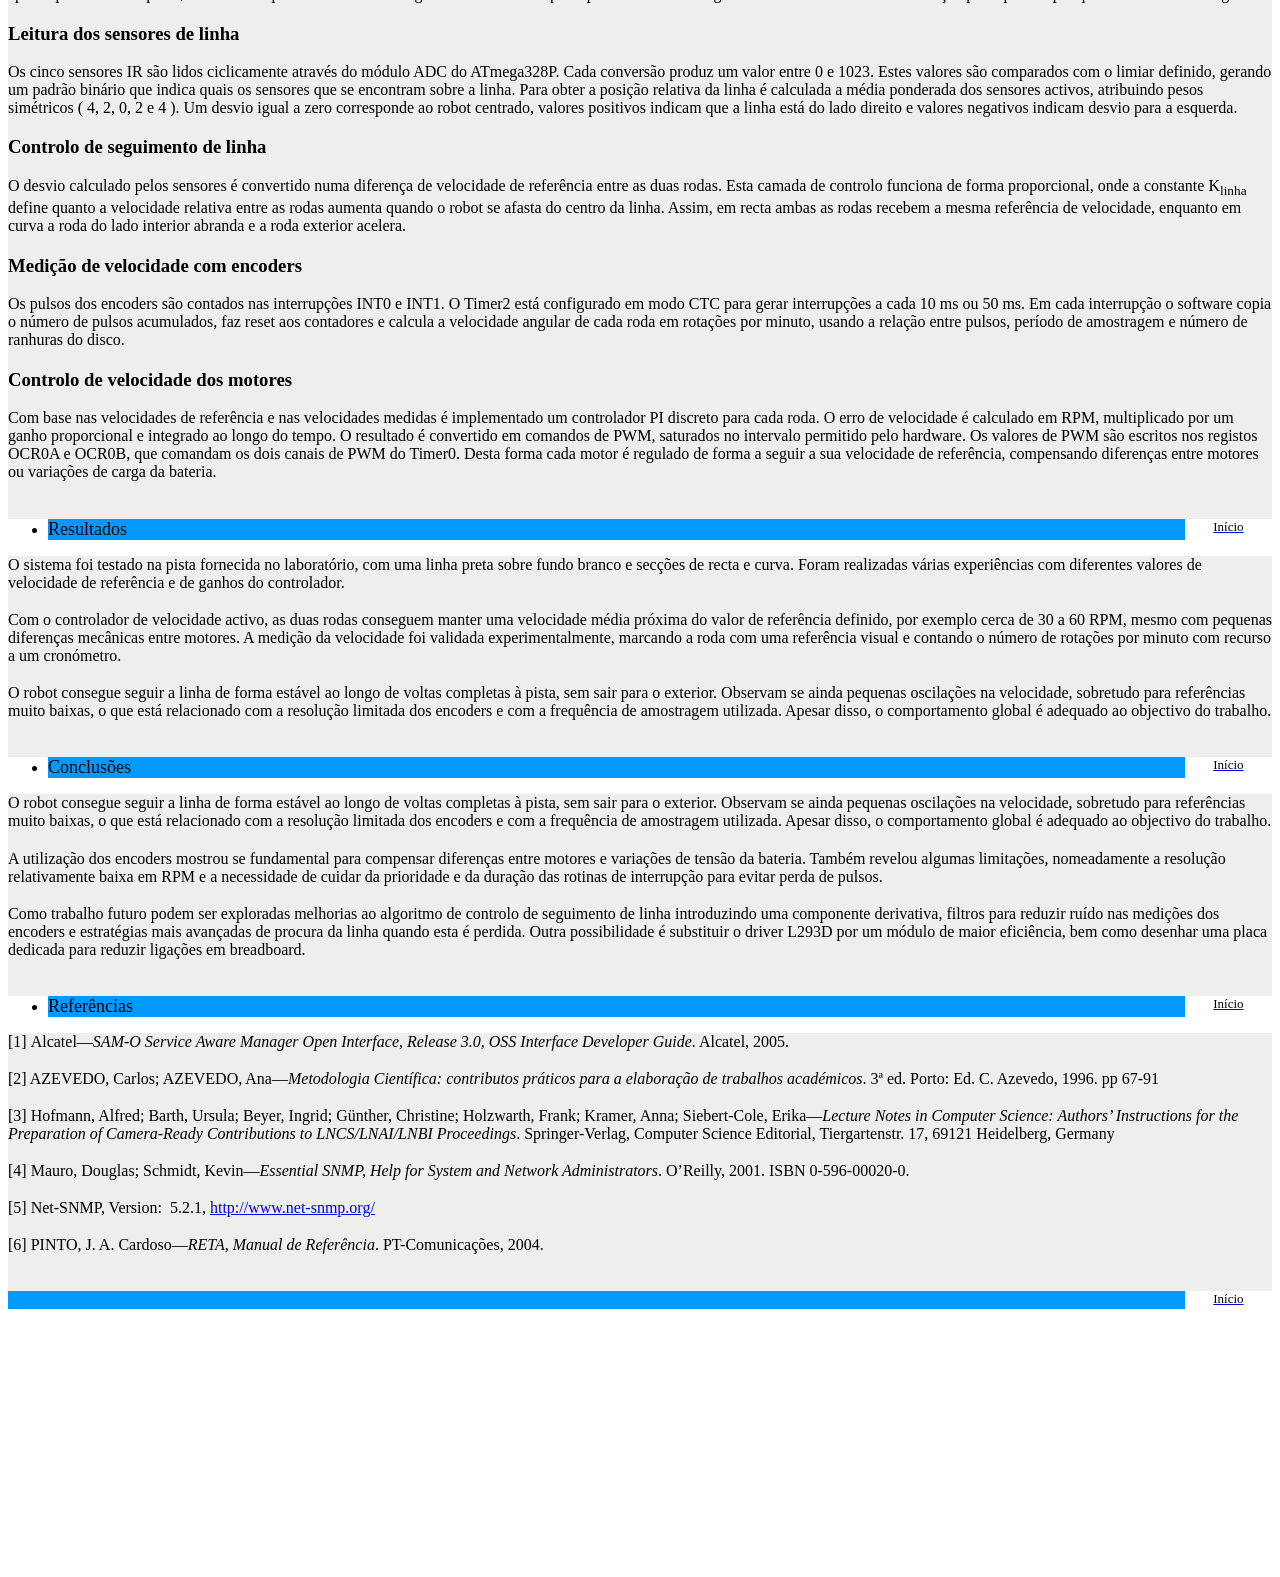
==== commit a5093be4: "Add files via upload" ====
--- a/index.html
+++ b/index.html
@@ -1,919 +1,483 @@
-<!DOCTYPE html>
-<html lang="en">
-<head>
-<meta charset="UTF-8">
-<meta name="viewport" content="width=device-width, initial-scale=1.0">
-<title>Cruella — Vintage reborn</title>
-<meta name="description" content="Cruella — vintage footwear and clothing from iconic labels, reborn from the past. Miu Miu, Prada, Diesel, Louis Vuitton and more.">
-<link rel="preconnect" href="https://fonts.googleapis.com">
-<link rel="preconnect" href="https://fonts.gstatic.com" crossorigin>
-<link href="https://fonts.googleapis.com/css2?family=Bodoni+Moda:ital,opsz,wght@0,6..96,400;0,6..96,500;0,6..96,600;1,6..96,400;1,6..96,500&family=Archivo:wght@400;500;600;700&family=IBM+Plex+Mono:wght@400;500&display=swap" rel="stylesheet">
-
-<script>
-/* ════════════════════════════════════════════════════════════
-   >>> BLOCO DE FOTOS DE DEMONSTRAÇÃO — PODE SER APAGADO <<<
-   Estas são as fotos do protótipo, embutidas como texto.
-   Quando tiverem as fotos reais na pasta "fotos", troquem nos
-   artigos lá em baixo (ex.: foto: "fotos/0041.jpg") e apaguem
-   este bloco inteiro, daqui até >>> FIM DAS FOTOS <<<.
-   ════════════════════════════════════════════════════════════ */
-const FOTOS = {
-  "0041": "[data-uri]",
-  "0042": "[data-uri]",
-  "0043": "[data-uri]",
-  "0044": "[data-uri]",
-  "0045": "[data-uri]",
-  "0046": "[data-uri]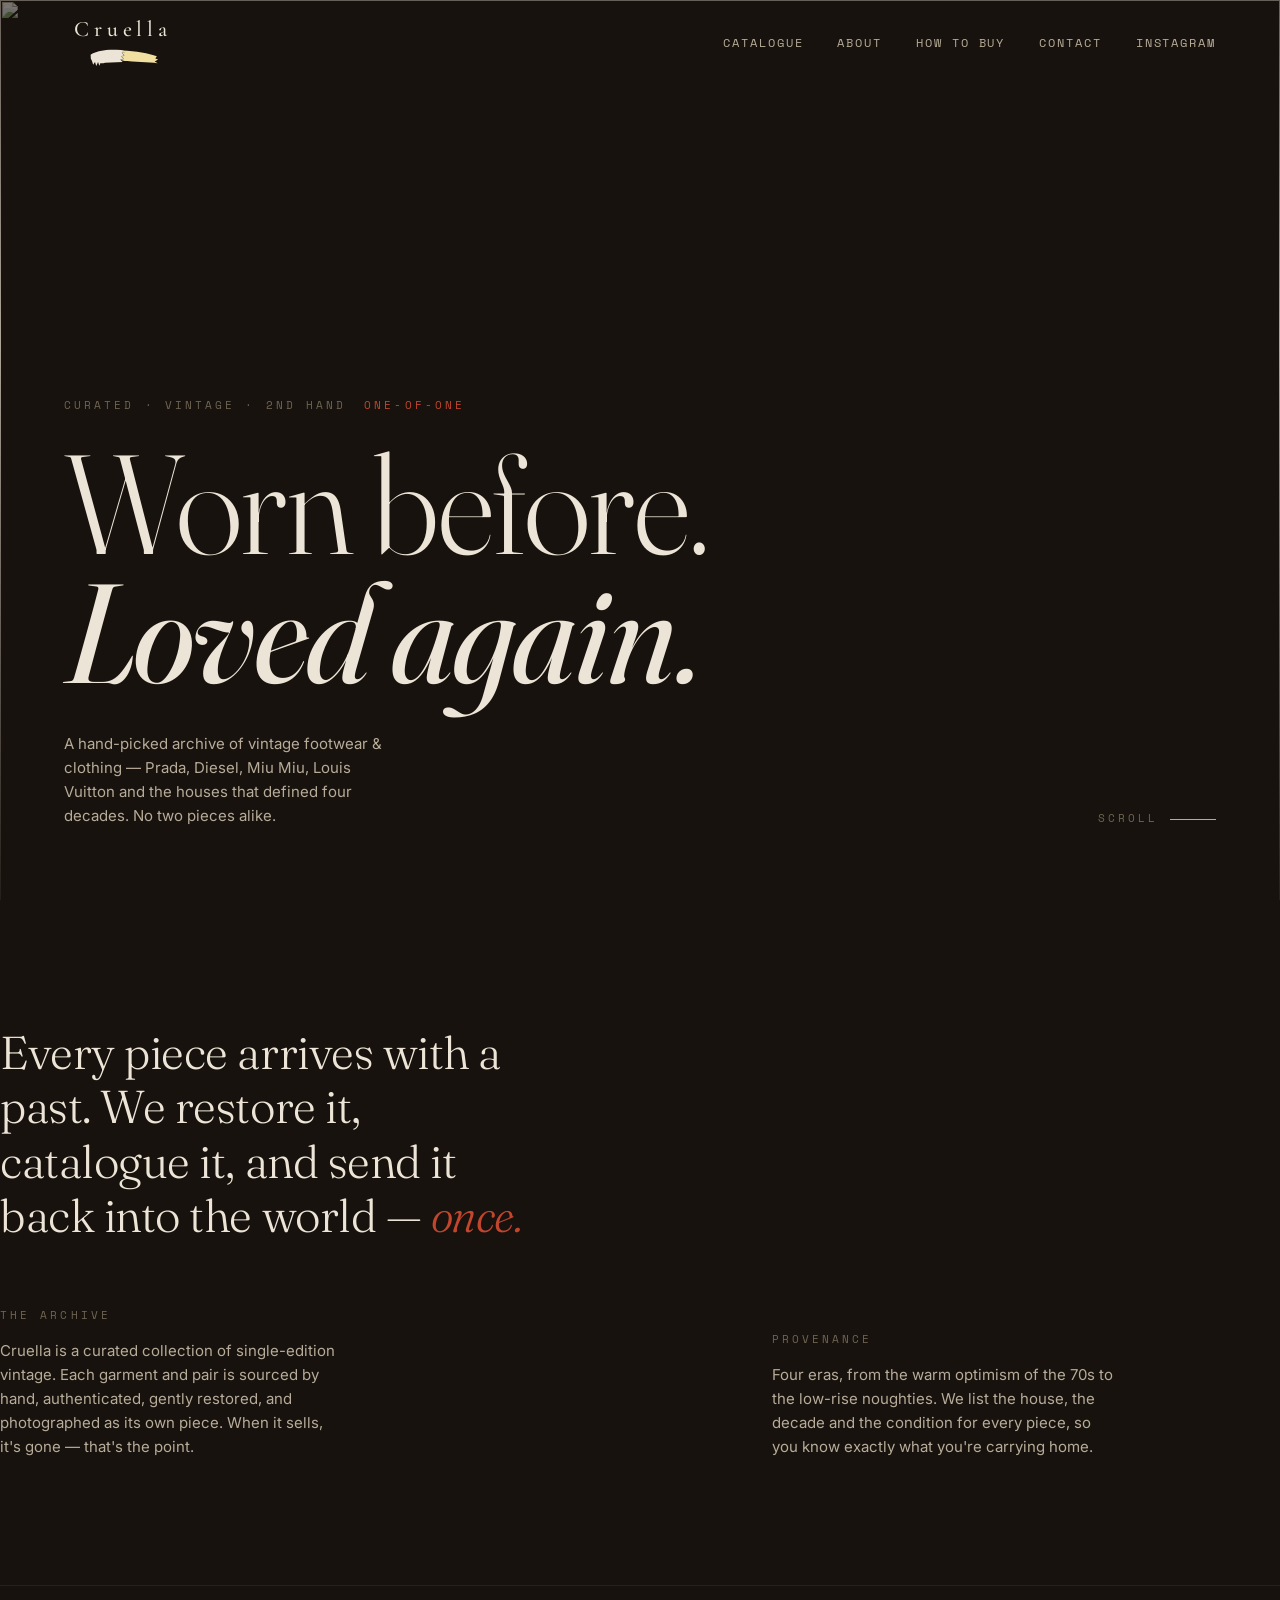
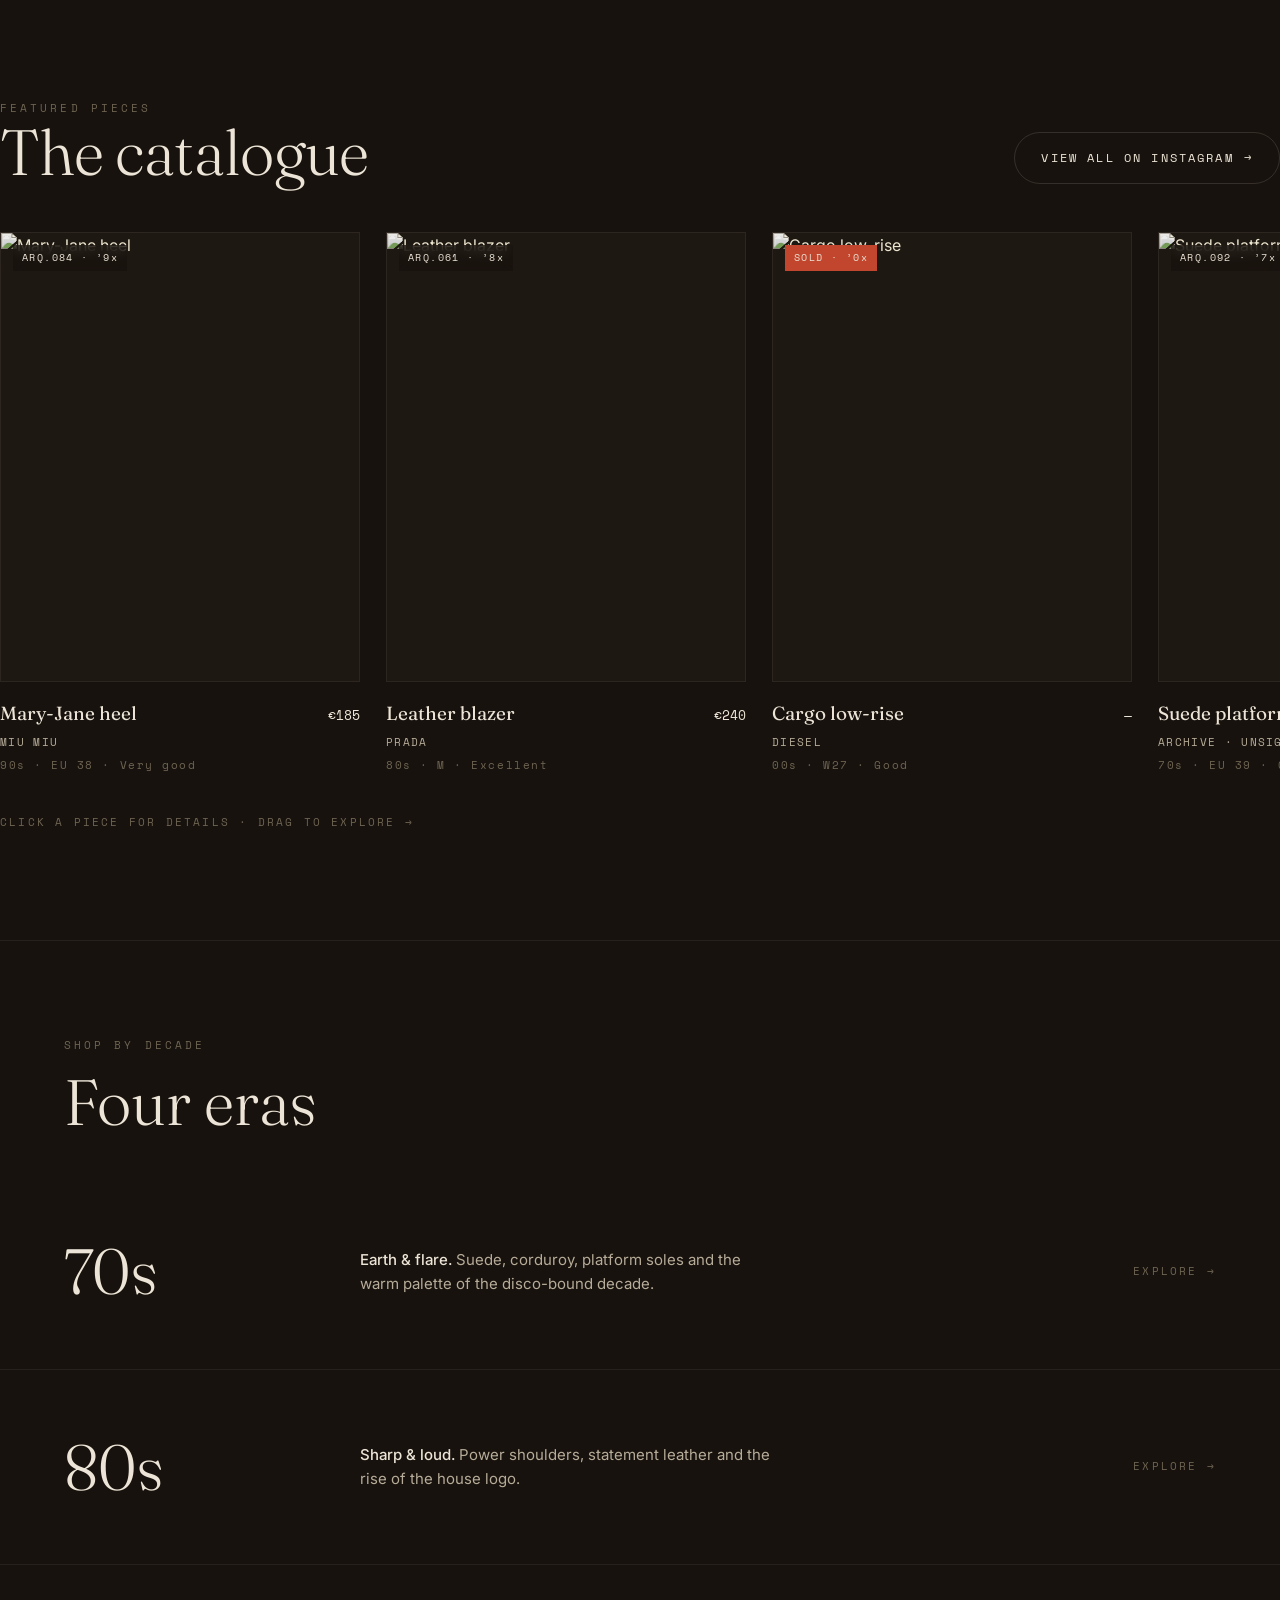
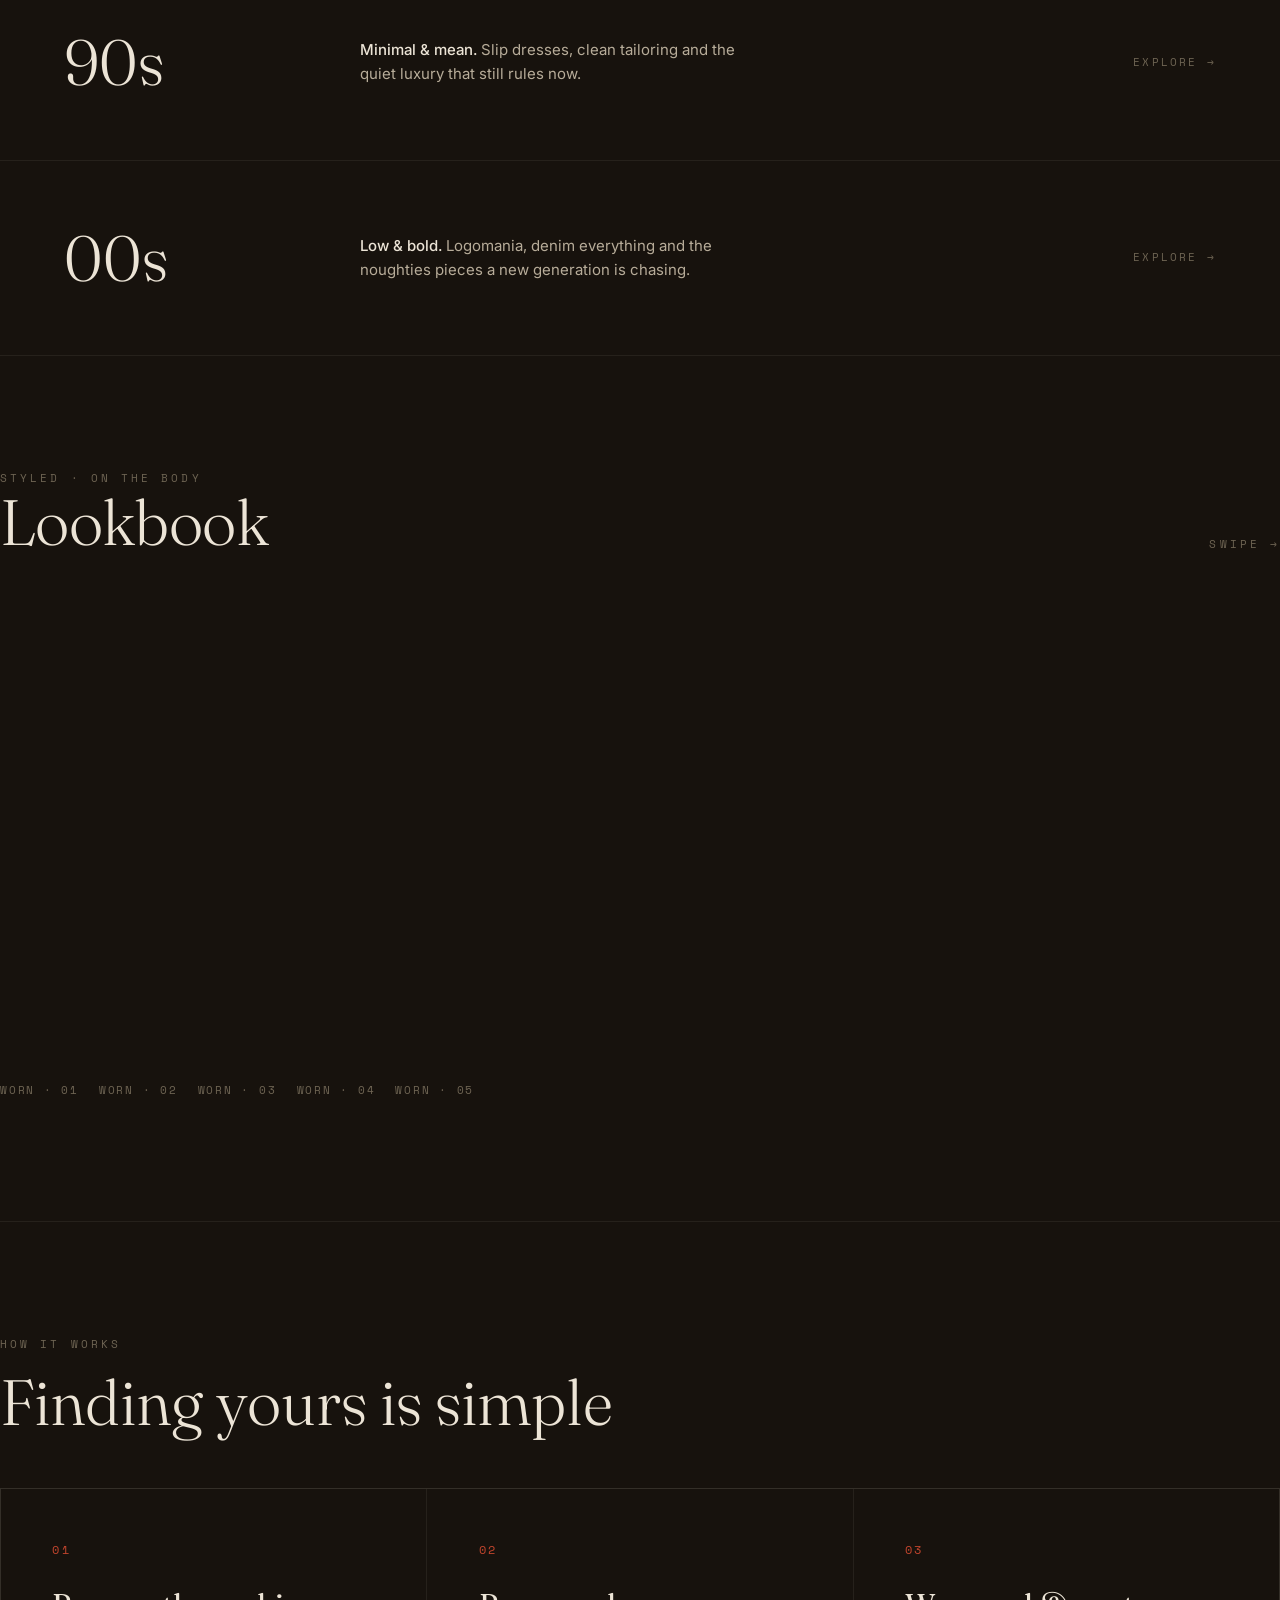
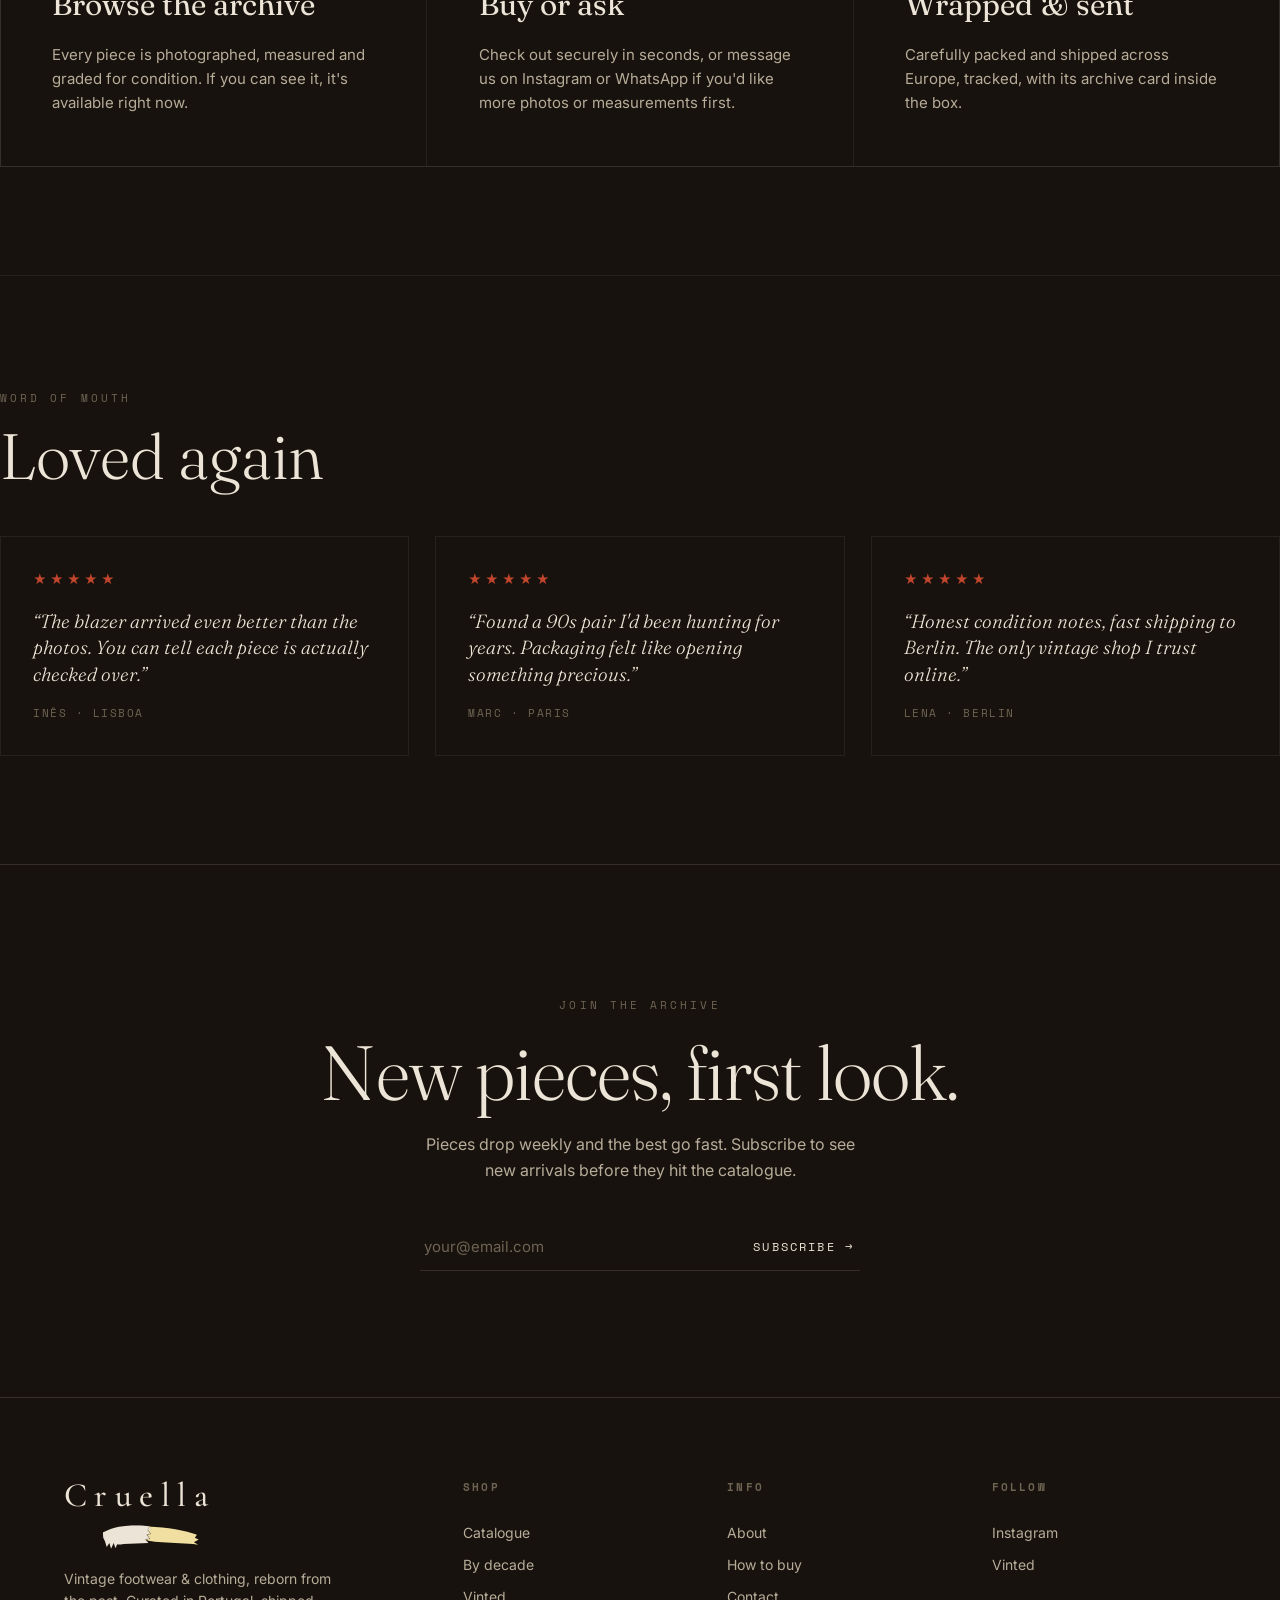
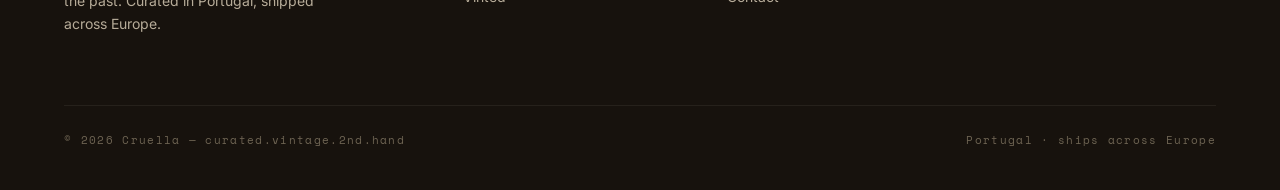
==== commit b58a4190: "Rename index (5).html to index.html" ====
--- a/index.html
+++ b/index.html
@@ -1,483 +1,647 @@
- <!DOCTYPE HTML PUBLIC "-//W3C//DTD HTML 4.0 Transitional//EN">
-<HTML>
-<HEAD>
-	<META HTTP-EQUIV="CONTENT-TYPE" CONTENT="text/html; charset=windows-1252">
-	<TITLE></TITLE>
-	<META NAME="GENERATOR" CONTENT="OpenOffice 4.1.0  (Win32)">
-	<META NAME="CREATED" CONTENT="0;0">
-	<META NAME="CHANGEDBY" CONTENT="Lino Figueiredo">
-	<META NAME="CHANGED" CONTENT="20140530;20525176">
-	<META NAME="CHANGEDBY" CONTENT="Lino Figueiredo">
-	<META NAME="CHANGEDBY" CONTENT="Jos� Puga">
-	<META NAME="CHANGEDBY" CONTENT="Jos� Puga">
-	<META NAME="CHANGEDBY" CONTENT="Jos� Puga">
-	<META NAME="CHANGEDBY" CONTENT="Jos� Puga">
-	<META NAME="CHANGEDBY" CONTENT="Jos� Puga">
-	<META NAME="CHANGEDBY" CONTENT="Jos� Puga">
-	<STYLE TYPE="text/css">
-	<!--
-		@page { margin: 2.01cm }
-		TD P { margin-bottom: 0cm }
-		P { margin-bottom: 0.2cm }
-		A:link { so-language: zxx }
-	-->
-	</STYLE>
-</HEAD>
-<BODY LANG="pt-BR" DIR="LTR">
-<TABLE WIDTH=100% BORDER=0 CELLPADDING=0 CELLSPACING=0 STYLE="page-break-before: always">
-	<COL WIDTH=15*>
-	<COL WIDTH=7*>
-	<COL WIDTH=18*>
-	<COL WIDTH=38*>
-	<COL WIDTH=37*>
-	<COL WIDTH=13*>
-	<COL WIDTH=25*>
-	<COL WIDTH=38*>
-	<COL WIDTH=23*>
-	<COL WIDTH=9*>
-	<COL WIDTH=19*>
-	<COL WIDTH=15*>
-	<TR VALIGN=TOP>
-		<TD COLSPAN=2 WIDTH=9% BGCOLOR="#0099ff" SDVAL="0" SDNUM="2070;1046;@">
-			<P ALIGN=LEFT STYLE="margin-bottom: 0.51cm; border: none; padding: 0cm">
-			<BR><BR>
-			</P>
-			<P ALIGN=LEFT STYLE="margin-bottom: 0.51cm; border: none; padding: 0cm">
-			<BR><BR>
-			</P>
-			<P ALIGN=LEFT><BR>
-			</P>
-		</TD>
-		<TD COLSPAN=7 WIDTH=75% BGCOLOR="#0099ff" SDVAL="0" SDNUM="2070;1046;@">
-			<P ALIGN=LEFT STYLE="margin-bottom: 0.51cm; border: none; padding: 0cm">
-			<BR><BR>
-			</P>
-			<P ALIGN=LEFT STYLE="border-top: none; border-bottom: 1.00pt solid #000000; border-left: none; border-right: none; padding-top: 0cm; padding-bottom: 0.08cm; padding-left: 0cm; padding-right: 0cm; text-decoration: none"><A NAME="In&iacute;cio"></A>
-			<FONT COLOR="#ffffff"><FONT FACE="Thorndale, serif"><FONT SIZE=6><I><B>AGV Seguidor de Linha</B></I></FONT></FONT></FONT></P>
-		</TD>
-		<TD ROWSPAN=4 COLSPAN=3 WIDTH=17% BGCOLOR="#0099ff" SDVAL="0" SDNUM="2070;1046;@">
-			<P ALIGN=LEFT STYLE="margin-bottom: 0.51cm; border: none; padding: 0cm">
-			<BR><BR>
-			</P>
-			<P ALIGN=CENTER STYLE="margin-bottom: 0.51cm; background: transparent; border: none; padding: 0cm; text-decoration: none">
-			<IMG SRC="image002.jpg" NAME="graphics1" ALIGN=RIGHT WIDTH=231 HEIGHT=110 BORDER=0><BR CLEAR=RIGHT><FONT COLOR="#ffffff"><FONT FACE="Thorndale, serif"><FONT SIZE=4 STYLE="font-size: 16pt"><I><B>LABSIS</B></I></FONT></FONT></FONT></P>
-			<P ALIGN=CENTER STYLE="margin-bottom: 0.51cm; background: transparent; border: none; padding: 0cm; text-decoration: none">
-			<FONT COLOR="#ffffff"><FONT FACE="Thorndale, serif"><FONT SIZE=3><I><B>2025/2026</B></I></FONT></FONT></FONT></P>
-			<P ALIGN=CENTER><BR>
-			</P>
-		</TD>
-	</TR>
-	<TR VALIGN=TOP>
-		<TD COLSPAN=9 WIDTH=83% HEIGHT=34 BGCOLOR="#0099ff" SDVAL="0" SDNUM="2070;1046;@">
-			<P ALIGN=LEFT STYLE="border: none; padding: 0cm; text-decoration: none">
-			<FONT COLOR="#ffffff"><FONT FACE="Thorndale, serif"><FONT SIZE=4><I><B>Autores:</B></I></FONT></FONT></FONT></P>
-		</TD>
-	</TR>
-	<TR VALIGN=TOP>
-		<TD WIDTH=6% BGCOLOR="#0099ff" SDVAL="0" SDNUM="2070;1046;@">
-			<P ALIGN=LEFT><BR>
-			</P>
-		</TD>
-		<TD COLSPAN=5 WIDTH=44% BGCOLOR="#0099ff" SDVAL="0" SDNUM="2070;1046;@">
-			<P ALIGN=LEFT STYLE="border: none; padding: 0cm; text-decoration: none">
-			<FONT COLOR="#000000"><FONT FACE="Thorndale, serif"><FONT SIZE=1 STYLE="font-size: 8pt"><I><B><FONT COLOR="#ffffff"><FONT SIZE=3>Jo�o Pedro Ribero 				Bastos 1211352 
-			</FONT></FONT> </B></I></FONT></FONT></FONT>
-			</P>
-		</TD>
-		<TD COLSPAN=3 WIDTH=33% BGCOLOR="#0099ff" SDVAL="0" SDNUM="2070;1046;@">
-			<P ALIGN=LEFT STYLE="border: none; padding: 0cm; text-decoration: none">
-			<FONT COLOR="#ffffff"><FONT FACE="Thorndale, serif"><FONT SIZE=3><I><B>1211352@isep.ipp.pt</B></I></FONT></FONT></FONT></P>
-		</TD>
-	</TR>
-	<TR VALIGN=TOP>
-		<TD WIDTH=6% BGCOLOR="#0099ff" SDVAL="0" SDNUM="2070;1046;@">
-			<P ALIGN=LEFT><BR>
-			</P>
-		</TD>
-		<TD COLSPAN=5 WIDTH=44% BGCOLOR="#0099ff" SDVAL="0" SDNUM="2070;1046;@">
-			<P ALIGN=LEFT STYLE="border: none; padding: 0cm; text-decoration: none">
-			<FONT COLOR="#000000"><FONT FACE="Thorndale, serif"><FONT SIZE=3><I><B><FONT COLOR="#ffffff">Pedro Coelho 1200761
-			</FONT> </B></I></FONT></FONT></FONT>
-			</P>
-		</TD>
-		<TD COLSPAN=3 WIDTH=33% BGCOLOR="#0099ff">
-			<P ALIGN=LEFT STYLE="margin-bottom: 0.51cm; border: none; padding: 0cm; text-decoration: none">
-			<FONT COLOR="#ffffff"><FONT FACE="Thorndale, serif"><FONT SIZE=3><I><B>1200761@isep.ipp.pt</B></I></FONT></FONT></FONT></P>
-			<P ALIGN=LEFT><BR>
-			</P>
-		</TD>
-	</TR>
-	<TR>
-		<TD COLSPAN=3 WIDTH=16% HEIGHT=12 BGCOLOR="#ffffff" SDVAL="0" SDNUM="2070;1046;@">
-			<P ALIGN=CENTER STYLE="border: none; padding: 0cm"><A HREF="#Introdu&ccedil;&atilde;o"><FONT COLOR="#000000"><SPAN STYLE="text-decoration: none"><FONT FACE="Thorndale, serif"><FONT SIZE=3><SPAN LANG="pt-BR"><SPAN STYLE="font-style: normal"><SPAN STYLE="font-weight: normal">Introdu&ccedil;&atilde;o</SPAN></SPAN></SPAN></FONT></FONT></SPAN></FONT></A></P>
-		</TD>
-		<TD WIDTH=15% BGCOLOR="#ffffff" SDVAL="0" SDNUM="2070;1046;@">
-			<P ALIGN=CENTER STYLE="border: none; padding: 0cm"><A HREF="#Arquitetura"><FONT COLOR="#000000"><SPAN STYLE="text-decoration: none"><FONT FACE="Thorndale, serif"><FONT SIZE=3><SPAN STYLE="font-style: normal"><SPAN STYLE="font-weight: normal">Arquitetura</SPAN></SPAN></FONT></FONT></SPAN></FONT></A></P>
-		</TD>
-		<TD WIDTH=14% BGCOLOR="#ffffff" SDVAL="0" SDNUM="2070;1046;@">
-			<P ALIGN=CENTER STYLE="border: none; padding: 0cm"><A HREF="#Hardware"><FONT COLOR="#000000"><SPAN STYLE="text-decoration: none"><FONT FACE="Thorndale, serif"><FONT SIZE=3><SPAN STYLE="font-style: normal"><SPAN STYLE="font-weight: normal">Hardware</SPAN></SPAN></FONT></FONT></SPAN></FONT></A></P>
-		</TD>
-		<TD COLSPAN=2 WIDTH=15% BGCOLOR="#ffffff" SDVAL="0" SDNUM="2070;1046;@">
-			<P ALIGN=CENTER STYLE="border: none; padding: 0cm"><A HREF="#Software"><FONT COLOR="#000000"><SPAN STYLE="text-decoration: none"><FONT FACE="Thorndale, serif"><FONT SIZE=3><SPAN STYLE="font-style: normal"><SPAN STYLE="font-weight: normal">Software</SPAN></SPAN></FONT></FONT></SPAN></FONT></A></P>
-		</TD>
-		<TD WIDTH=15% BGCOLOR="#ffffff" SDVAL="0" SDNUM="2070;1046;@">
-			<P ALIGN=CENTER STYLE="border: none; padding: 0cm"><A HREF="#Resultados"><FONT COLOR="#000000"><SPAN STYLE="text-decoration: none"><FONT FACE="Thorndale, serif"><FONT SIZE=3><SPAN STYLE="font-style: normal"><SPAN STYLE="font-weight: normal">Resultados</SPAN></SPAN></FONT></FONT></SPAN></FONT></A></P>
-		</TD>
-		<TD COLSPAN=2 WIDTH=12% BGCOLOR="#ffffff" SDVAL="0" SDNUM="2070;1046;@">
-			<P ALIGN=CENTER STYLE="border: none; padding: 0cm"><A HREF="#Conclus&otilde;es"><FONT COLOR="#000000"><SPAN STYLE="text-decoration: none"><FONT FACE="Thorndale, serif"><FONT SIZE=3><SPAN STYLE="font-style: normal"><SPAN STYLE="font-weight: normal">Conclus&otilde;es</SPAN></SPAN></FONT></FONT></SPAN></FONT></A></P>
-		</TD>
-		<TD COLSPAN=2 WIDTH=13% BGCOLOR="#ffffff" SDVAL="0" SDNUM="2070;1046;@">
-			<P ALIGN=CENTER STYLE="border: none; padding: 0cm"><A HREF="#Refer&ecirc;ncias"><FONT COLOR="#000000"><SPAN STYLE="text-decoration: none"><FONT FACE="Thorndale, serif"><FONT SIZE=3><SPAN STYLE="font-style: normal"><SPAN STYLE="font-weight: normal">Refer&ecirc;ncias</SPAN></SPAN></FONT></FONT></SPAN></FONT></A></P>
-		</TD>
-	</TR>
-	<TR>
-		<TD COLSPAN=12 WIDTH=100% BGCOLOR="#ffffff" SDNUM="2070;1046;@">
-			<P ALIGN=CENTER STYLE="background: #0099ff"><BR>
-			</P>
-		</TD>
-	</TR>
-	<TR>
-		<TD COLSPAN=12 WIDTH=100% BGCOLOR="#eeeeee">
-			<P ALIGN=CENTER STYLE="margin-bottom: 0.5cm; background: #eeeeee"><BR><BR>
-			</P>
-			<P ALIGN=CENTER STYLE="background: #eeeeee"><A HREF="video01.mp4"><IMG SRC="index_html_m7cd6da5e.gif" NAME="/HOME/JTP/DOCUMENTS/BACK_10/ISEP-PUGA/2012-2013/2-SEM/LABSIS/NETPAG/VIDEO01.MP4" ALIGN=BOTTOM WIDTH=360 HEIGHT=256 BORDER=0></A></P>
-		</TD>
-	</TR>
-	<TR VALIGN=TOP>
-		<TD COLSPAN=11 WIDTH=94%>
-			<UL>
-				<LI><P ALIGN=LEFT STYLE="background: #0099ff; border: none; padding: 0cm"><A NAME="Introdu&ccedil;&atilde;o"></A>
-				<SDFIELD TYPE=DOCINFO SUBTYPE=TITLE></SDFIELD><FONT FACE="Thorndale, serif"><FONT SIZE=4><SPAN STYLE="font-style: normal">Introdu&ccedil;&atilde;o</SPAN></FONT></FONT></P>
-			</UL>
-		</TD>
-		<TD WIDTH=6%>
-			<P ALIGN=CENTER STYLE="border: none; padding: 0cm"><A HREF="#In&iacute;cio"><FONT COLOR="#000000"><SPAN STYLE="text-decoration: none"><FONT FACE="Thorndale, serif"><FONT SIZE=2><SPAN STYLE="font-style: normal"><SPAN STYLE="font-weight: normal">In&iacute;cio</SPAN></SPAN></FONT></FONT></SPAN></FONT></A></P>
-		</TD>
-	</TR>
-	<TR>
-		<TD COLSPAN=12 WIDTH=100% VALIGN=TOP BGCOLOR="#eeeeee">
-			<P ALIGN=LEFT STYLE="margin-bottom: 0.51cm; border: none; padding: 0cm">
-			O objectivo deste projecto foi desenvolver um AGV seguidor de linha de baixo custo,
-baseado no microcontrolador ATmega328P, capaz de seguir de forma aut�noma uma pista
-preta sobre fundo branco com velocidade aproximadamente constante. Este trabalho foi
-realizado no �mbito da unidade curricular de Laborat�rio de Sistemas, com o intuito de
-aplicar na pr�tica conceitos de electr�nica digital, convers�o anal�gico digital, controlo
-por PWM, temporiza��o e utiliza��o de interrup��es.
-			</P>
-			<P ALIGN=LEFT STYLE="margin-bottom: 0.51cm; background: #eeeeee">
-Como ponto de partida foram analisados exemplos de robots seguidores de linha que usam
-sensores infravermelhos e controlo proporcional ou PID para ajustar a velocidade dos
-motores em fun��o da posi��o relativa da linha. A vers�o desenvolvida neste projecto
-vai um passo al�m dos exemplos mais simples porque utiliza encoders �pticos nas rodas,
-o que permite medir a velocidade real de cada motor e implementar um controlador de
-velocidade. Desta forma, � poss�vel compensar diferen�as entre motores e varia��es de
-carga da bateria, obtendo um movimento mais regular ao longo do percurso.
-			</P>
-			<P ALIGN=LEFT STYLE="margin-bottom: 0.51cm">
-Ao longo deste relat�rio descreve se a arquitectura geral do sistema, os principais
-componentes de hardware utilizados, a estrutura do software de controlo e os resultados
-experimentais obtidos, terminando com uma an�lise cr�tica e sugest�es de melhorias
-futuras.
-			</P>
-			<P ALIGN=LEFT><BR>
-			</P>
-		</TD>
-	</TR>
-	<TR VALIGN=TOP>
-		<TD COLSPAN=11 WIDTH=94%>
-			<UL>
-				<LI><P ALIGN=LEFT STYLE="background: #0099ff; border: none; padding: 0cm"><A NAME="Arquitetura"></A>
-				<FONT SIZE=4>Arquitetura</FONT></P>
-			</UL>
-		</TD>
-		<TD WIDTH=6%>
-			<P ALIGN=CENTER STYLE="border: none; padding: 0cm"><A HREF="#In&iacute;cio"><FONT COLOR="#000000"><SPAN STYLE="text-decoration: none"><FONT FACE="Thorndale, serif"><FONT SIZE=2><SPAN STYLE="font-style: normal"><SPAN STYLE="font-weight: normal">In&iacute;cio</SPAN></SPAN></FONT></FONT></SPAN></FONT></A></P>
-		</TD>
-	</TR>
-	<TR>
-		<TD COLSPAN=12 WIDTH=100% VALIGN=TOP BGCOLOR="#eeeeee">
-			<P ALIGN=LEFT STYLE="margin-bottom: 0.51cm; border: none; padding: 0cm">
-			A arquitectura do AGV est� organizada em v�rios blocos principais:
-bateria e alimenta��o,
-microcontrolador,
-sensores de linha,
-encoders das rodas
-e est�gio de pot�ncia para os motores.
-A Figura X apresenta o diagrama de blocos do sistema.
-			</P>
-			<P ALIGN=LEFT STYLE="margin-bottom: 0.51cm">
-A bateria LiPo 3S fornece cerca de 11,1 V, valor que alimenta directamente o driver de
-motores L293D. Em paralelo, um m�dulo step down baseado no regulador LM2596 reduz a
-tens�o para 5 V, que alimenta o ATmega328P, o m�dulo de sensores infravermelhos e os
-encoders �pticos. O microcontrolador l� os cinco sensores de linha atrav�s dos canais
-ADC, recebe os pulsos dos encoders pelas entradas de interrup��o externa e gera sinais
-PWM para controlar a velocidade dos dois motores de corrente cont�nua.
-			</P>
-			<P ALIGN=LEFT STYLE="margin-bottom: 0.51cm">
-O controlo faz se em duas camadas. Na camada superior, o robot calcula a posi��o da
-linha a partir dos cinco sensores IR e obt�m um erro de alinhamento em rela��o ao
-centro do robot. Este erro define refer�ncias diferentes de velocidade para a roda
-esquerda e para a roda direita. Na camada inferior, um controlador de velocidade usa
-os encoders para ajustar o PWM de cada motor de forma a que a velocidade medida
-siga a refer�ncia definida pela camada de seguimento de linha.
-			</P>
-			<P ALIGN=LEFT><BR>
-			</P>
-		</TD>
-	</TR>
-	<TR VALIGN=TOP>
-		<TD COLSPAN=11 WIDTH=94%>
-			<UL>
-				<LI><P ALIGN=LEFT STYLE="background: #0099ff; border: none; padding: 0cm"><A NAME="Hardware"></A>
-				<FONT SIZE=4>Hardware</FONT></P>
-			</UL>
-		</TD>
-		<TD WIDTH=6%>
-			<P ALIGN=CENTER STYLE="border: none; padding: 0cm"><A HREF="#In&iacute;cio"><FONT COLOR="#000000"><SPAN STYLE="text-decoration: none"><FONT FACE="Thorndale, serif"><FONT SIZE=2><SPAN STYLE="font-style: normal"><SPAN STYLE="font-weight: normal">In&iacute;cio</SPAN></SPAN></FONT></FONT></SPAN></FONT></A></P>
-		</TD>
-	</TR>
-	<TR>
-		<TD COLSPAN=12 WIDTH=100% VALIGN=TOP BGCOLOR="#eeeeee">
-			<h3>Alimenta��o</h3>
-			<P ALIGN=LEFT STYLE="margin-bottom: 0.51cm; border: none; padding: 0cm">
-			O robot � alimentado por uma bateria LiPo 3S, com tens�o nominal de 11,1 V.
-Esta tens�o � utilizada para o est�gio de pot�ncia dos motores. Para alimentar o
-microcontrolador e os sensores � utilizado um m�dulo conversor DC DC step down
-baseado no circuito integrado LM2596, configurado para fornecer 5 V. A utiliza��o
-de um regulador comutado evita as perdas e a dissipa��o t�rmica que ocorreriam
-com um regulador linear como o 7805, sobretudo quando a bateria est� totalmente
-carregada.
-			</P>
-			<h3>Microcontrolador</h3>
-			<P ALIGN=LEFT STYLE="margin-bottom: 0.51cm">
-O n�cleo de processamento � um ATmega328P montado em breadboard, com cristal de
-16 MHz. Este microcontrolador fornece convers�o anal�gico digital de 10 bits,
-m�dulos de PWM por hardware, temporizadores de 8 e 16 bits e duas entradas de
-interrup��o externa, suficientes para ler os sensores, os encoders e gerar os
-sinais de controlo dos motores.
-			</P>
-			<h3>Motores e driver</h3>
-			<P ALIGN=LEFT STYLE="margin-bottom: 0.51cm">
-A trac��o � assegurada por dois motores de corrente cont�nua com caixa de engrenagens.
-Os motores s�o comandados por um circuito integrado L293D que implementa duas pontes H.
-O ATmega328P gera sinais PWM no Timer0 para controlar a velocidade e usa pinos digitais
-para definir o sentido de rota��o de cada motor. Nesta implementa��o o robot circula
-sempre para a frente, e as curvas s�o obtidas atrav�s da diferen�a de velocidade entre
-as rodas esquerda e direita.
-			</P>
-			<P ALIGN=LEFT><BR>
-			</P>
-		</TD>
-	</TR>
-	<TR VALIGN=TOP>
-		<TD COLSPAN=11 WIDTH=94%>
-			<UL>
-				<LI><P ALIGN=LEFT STYLE="background: #0099ff; border: none; padding: 0cm"><A NAME="Software"></A>
-				<FONT SIZE=4>Software</FONT></P>
-			</UL>
-		</TD>
-		<TD WIDTH=6%>
-			<P ALIGN=CENTER STYLE="border: none; padding: 0cm"><A HREF="#In&iacute;cio"><FONT COLOR="#000000"><SPAN STYLE="text-decoration: none"><FONT FACE="Thorndale, serif"><FONT SIZE=2><SPAN STYLE="font-style: normal"><SPAN STYLE="font-weight: normal">In&iacute;cio</SPAN></SPAN></FONT></FONT></SPAN></FONT></A></P>
-		</TD>
-	</TR>
-	<TR>
-		<TD COLSPAN=12 WIDTH=100% VALIGN=TOP BGCOLOR="#eeeeee">
-			<P ALIGN=LEFT STYLE="margin-bottom: 0.51cm; border: none; padding: 0cm">
-			O software foi desenvolvido em linguagem C utilizando as bibliotecas AVR. A estrutura
-do programa segue o modelo superloop com tratamento diferido de interrup��es.
-As interrup��es s�o usadas apenas para tarefas r�pidas, como contar pulsos dos
-encoders e gerar uma marca temporal peri�dica. Toda a l�gica de controlo � executada
-na fun��o principal sempre que � activada uma flag.
-			</P>
-			<h3>Leitura dos sensores de linha</h3>
-			<P ALIGN=LEFT STYLE="margin-bottom: 0.51cm">
-Os cinco sensores IR s�o lidos ciclicamente atrav�s do m�dulo ADC do ATmega328P.
-Cada convers�o produz um valor entre 0 e 1023. Estes valores s�o comparados com o
-limiar definido, gerando um padr�o bin�rio que indica quais os sensores que se
-encontram sobre a linha. Para obter a posi��o relativa da linha � calculada a
-m�dia ponderada dos sensores activos, atribuindo pesos sim�tricos
-( 4, 2, 0, 2 e 4 ). Um desvio igual a zero corresponde ao robot centrado,
-valores positivos indicam que a linha est� do lado direito e valores negativos
-indicam desvio para a esquerda.
-			</P>
-			<h3>Controlo de seguimento de linha</h3>
-			<P ALIGN=LEFT STYLE="margin-bottom: 0.51cm">
-O desvio calculado pelos sensores � convertido numa diferen�a de velocidade de
-refer�ncia entre as duas rodas. Esta camada de controlo funciona de forma
-proporcional, onde a constante K<sub>linha</sub> define quanto a velocidade relativa
-entre as rodas aumenta quando o robot se afasta do centro da linha. Assim, em recta
-ambas as rodas recebem a mesma refer�ncia de velocidade, enquanto em curva a roda
-do lado interior abranda e a roda exterior acelera.
-			</P>
-			<h3>Medi��o de velocidade com encoders</h3>
-			<P ALIGN=LEFT STYLE="margin-bottom: 0.51cm">
-Os pulsos dos encoders s�o contados nas interrup��es INT0 e INT1. O Timer2 est�
-configurado em modo CTC para gerar interrup��es a cada 10 ms ou 50 ms. Em cada
-interrup��o o software copia o n�mero de pulsos acumulados, faz reset aos contadores
-e calcula a velocidade angular de cada roda em rota��es por minuto, usando a rela��o
-entre pulsos, per�odo de amostragem e n�mero de ranhuras do disco.
-			</P>
-			<h3>Controlo de velocidade dos motores</h3>
-			<P ALIGN=LEFT STYLE="margin-bottom: 0.51cm">
-Com base nas velocidades de refer�ncia e nas velocidades medidas � implementado
-um controlador PI discreto para cada roda. O erro de velocidade � calculado em RPM,
-multiplicado por um ganho proporcional e integrado ao longo do tempo. O resultado
-� convertido em comandos de PWM, saturados no intervalo permitido pelo hardware.
-Os valores de PWM s�o escritos nos registos OCR0A e OCR0B, que comandam os dois
-canais de PWM do Timer0. Desta forma cada motor � regulado de forma a seguir a
-sua velocidade de refer�ncia, compensando diferen�as entre motores ou varia��es
-de carga da bateria.			</P>
-
-			<P ALIGN=LEFT><BR>
-			</P>
-		</TD>
-	</TR>
-	<TR VALIGN=TOP>
-		<TD COLSPAN=11 WIDTH=94%>
-			<UL>
-				<LI><P ALIGN=LEFT STYLE="background: #0099ff; border: none; padding: 0cm"><A NAME="Resultados"></A>
-				<FONT SIZE=4>Resultados</FONT></P>
-			</UL>
-		</TD>
-		<TD WIDTH=6%>
-			<P ALIGN=CENTER STYLE="border: none; padding: 0cm"><A HREF="#In&iacute;cio"><FONT COLOR="#000000"><SPAN STYLE="text-decoration: none"><FONT FACE="Thorndale, serif"><FONT SIZE=2><SPAN STYLE="font-style: normal"><SPAN STYLE="font-weight: normal">In&iacute;cio</SPAN></SPAN></FONT></FONT></SPAN></FONT></A></P>
-		</TD>
-	</TR>
-	<TR>
-		<TD COLSPAN=12 WIDTH=100% VALIGN=TOP BGCOLOR="#eeeeee">
-			<P ALIGN=LEFT STYLE="margin-bottom: 0.51cm; border: none; padding: 0cm">
-			O sistema foi testado na pista fornecida no laborat�rio, com uma linha preta
-sobre fundo branco e sec��es de recta e curva. Foram realizadas v�rias
-experi�ncias com diferentes valores de velocidade de refer�ncia e de ganhos
-do controlador.
-			</P>
-			<P ALIGN=LEFT STYLE="margin-bottom: 0.51cm">
-Com o controlador de velocidade activo, as duas rodas conseguem manter uma
-velocidade m�dia pr�xima do valor de refer�ncia definido, por exemplo cerca
-de 30 a 60 RPM, mesmo com pequenas diferen�as mec�nicas entre motores.
-A medi��o da velocidade foi validada experimentalmente, marcando a roda com
-uma refer�ncia visual e contando o n�mero de rota��es por minuto com recurso
-a um cron�metro.
-			</P>
-			<P ALIGN=LEFT STYLE="margin-bottom: 0.51cm">
-O robot consegue seguir a linha de forma est�vel ao longo de voltas completas
-� pista, sem sair para o exterior. Observam se ainda pequenas oscila��es na
-velocidade, sobretudo para refer�ncias muito baixas, o que est� relacionado
-com a resolu��o limitada dos encoders e com a frequ�ncia de amostragem
-utilizada. Apesar disso, o comportamento global � adequado ao objectivo do
-trabalho.
-			</P>
-			<P ALIGN=LEFT><BR>
-			</P>
-		</TD>
-	</TR>
-	<TR VALIGN=TOP>
-		<TD COLSPAN=11 WIDTH=94%>
-			<UL>
-				<LI><P ALIGN=LEFT STYLE="background: #0099ff; border: none; padding: 0cm"><A NAME="Conclus&otilde;es"></A>
-				<FONT SIZE=4>Conclus&otilde;es</FONT></P>
-			</UL>
-		</TD>
-		<TD WIDTH=6%>
-			<P ALIGN=CENTER STYLE="border: none; padding: 0cm"><A HREF="#In&iacute;cio"><FONT COLOR="#000000"><SPAN STYLE="text-decoration: none"><FONT FACE="Thorndale, serif"><FONT SIZE=2><SPAN STYLE="font-style: normal"><SPAN STYLE="font-weight: normal">In&iacute;cio</SPAN></SPAN></FONT></FONT></SPAN></FONT></A></P>
-		</TD>
-	</TR>
-	<TR>
-		<TD COLSPAN=12 WIDTH=100% VALIGN=TOP BGCOLOR="#eeeeee">
-			<P ALIGN=LEFT STYLE="margin-bottom: 0.51cm; border: none; padding: 0cm">
-			O robot consegue seguir a linha de forma est�vel ao longo de voltas completas
-� pista, sem sair para o exterior. Observam se ainda pequenas oscila��es na
-velocidade, sobretudo para refer�ncias muito baixas, o que est� relacionado
-com a resolu��o limitada dos encoders e com a frequ�ncia de amostragem
-utilizada. Apesar disso, o comportamento global � adequado ao objectivo do
-trabalho.
-			</P>
-			<P ALIGN=LEFT STYLE="margin-bottom: 0.51cm">
-A utiliza��o dos encoders mostrou se fundamental para compensar diferen�as
-entre motores e varia��es de tens�o da bateria. Tamb�m revelou algumas
-limita��es, nomeadamente a resolu��o relativamente baixa em RPM e a
-necessidade de cuidar da prioridade e da dura��o das rotinas de interrup��o
-para evitar perda de pulsos.
-			</P>
-			<P ALIGN=LEFT STYLE="margin-bottom: 0.51cm">
-Como trabalho futuro podem ser exploradas melhorias ao algoritmo de controlo
-de seguimento de linha introduzindo uma componente derivativa, filtros para
-reduzir ru�do nas medi��es dos encoders e estrat�gias mais avan�adas de
-procura da linha quando esta � perdida. Outra possibilidade � substituir o
-driver L293D por um m�dulo de maior efici�ncia, bem como desenhar uma placa
-dedicada para reduzir liga��es em breadboard.
-			</P>
-			<P ALIGN=LEFT><BR>
-			</P>
-		</TD>
-	</TR>
-	<TR VALIGN=TOP>
-		<TD COLSPAN=11 WIDTH=94%>
-			<UL>
-				<LI><P ALIGN=LEFT STYLE="background: #0099ff; border: none; padding: 0cm"><A NAME="Refer&ecirc;ncias"></A>
-				<FONT SIZE=4>Refer&ecirc;ncias</FONT></P>
-			</UL>
-		</TD>
-		<TD WIDTH=6%>
-			<P ALIGN=CENTER STYLE="border: none; padding: 0cm"><A HREF="#In&iacute;cio"><FONT COLOR="#000000"><SPAN STYLE="text-decoration: none"><FONT FACE="Thorndale, serif"><FONT SIZE=2><SPAN STYLE="font-style: normal"><SPAN STYLE="font-weight: normal">In&iacute;cio</SPAN></SPAN></FONT></FONT></SPAN></FONT></A></P>
-		</TD>
-	</TR>
-	<TR>
-		<TD COLSPAN=12 WIDTH=100% VALIGN=TOP BGCOLOR="#eeeeee">
-			<P ALIGN=LEFT STYLE="margin-bottom: 0.51cm; border: none; padding: 0cm"><A NAME="_Ref153776170"></A><A NAME="_Ref152167798"></A>
-			<SPAN LANG="en-US">[1]</SPAN> <SPAN LANG="en-US">Alcatel</SPAN>&mdash;<SPAN LANG="en-US"><I>SAM-O
-			Service Aware Manager Open Interface, Release 3.0, OSS Interface
-			Developer Guide</I></SPAN><SPAN LANG="en-US">. Alcatel, 2005.</SPAN></P>
-			<P STYLE="margin-bottom: 0.5cm"><A NAME="_Ref153776244"></A>[2]
-			AZEVEDO, Carlos; AZEVEDO, Ana&mdash;<I>Metodologia Cient&iacute;fica:
-			contributos pr&aacute;ticos para a elabora&ccedil;&atilde;o de
-			trabalhos acad&eacute;micos</I>. 3&ordf; ed. Porto: Ed. C.
-			Azevedo, 1996. pp 67-91</P>
-			<P STYLE="margin-bottom: 0.5cm"><A NAME="_Ref153776279"></A><SPAN LANG="en-GB">[3]</SPAN>
-			<SPAN LANG="de-DE">Hofmann, Alfred; Barth, Ursula; Beyer, Ingrid;
-			G&uuml;nther, Christine; </SPAN><SPAN LANG="en-GB">Holzwarth,
-			Frank; Kramer, Anna; </SPAN><SPAN LANG="de-DE">Siebert-Cole</SPAN><SPAN LANG="en-GB">,
-			</SPAN><SPAN LANG="de-DE">Erika</SPAN>&mdash;<SPAN LANG="en-US"><I>Lecture
-			Notes in Computer Science: Authors&rsquo; Instructions for the
-			Preparation of Camera-Ready Contributions to LNCS/LNAI/LNBI
-			Proceedings</I></SPAN><SPAN LANG="en-US">.</SPAN> <SPAN LANG="de-DE">Springer-Verlag,
-			Computer Science Editorial, Tiergartenstr. 17, 69121 Heidelberg,
-			Germany</SPAN></P>
-			<P STYLE="margin-bottom: 0.5cm"><A NAME="_Ref153776394"></A><A NAME="_Ref117412991"></A>
-			<SPAN LANG="en-GB">[4]</SPAN> <SPAN LANG="en-GB">Mauro, Douglas;
-			Schmidt, Kevin&mdash;</SPAN><SPAN LANG="en-GB"><I>Essential SNMP,
-			Help for System and Network Administrators</I></SPAN><SPAN LANG="en-GB">.
-			O&rsquo;Reilly, 2001. ISBN 0-596-00020-0.</SPAN></P>
-			<P STYLE="margin-bottom: 0.5cm"><A NAME="_Ref152182530"></A><SPAN LANG="en-US">[5]</SPAN>
-			<SPAN LANG="en-US">Net-SNMP, Version:&nbsp; 5.2.1,
-			</SPAN><A HREF="http://www.net-snmp.org/"><SPAN STYLE="text-decoration: none"><SPAN LANG="en-US">http://www.net-snmp.org/</SPAN></SPAN></A></P>
-			<P STYLE="margin-bottom: 0.5cm"><A NAME="_Ref153776459"></A>[6]
-			PINTO, J. A. Cardoso&mdash;<I>RETA, Manual de Refer&ecirc;ncia</I>.
-			PT-Comunica&ccedil;&otilde;es, 2004.</P>
-			<P ALIGN=LEFT STYLE="border: none; padding: 0cm"><BR>
-			</P>
-		</TD>
-	</TR>
-	<TR VALIGN=TOP>
-		<TD COLSPAN=11 WIDTH=94%>
-			<P ALIGN=LEFT STYLE="background: #0099ff"><BR>
-			</P>
-		</TD>
-		<TD WIDTH=6%>
-			<P ALIGN=CENTER STYLE="background: transparent; border: none; padding: 0cm">
-			<A HREF="#In&iacute;cio"><FONT COLOR="#000000"><SPAN STYLE="text-decoration: none"><FONT FACE="Thorndale, serif"><FONT SIZE=2><SPAN STYLE="font-style: normal"><SPAN STYLE="font-weight: normal">In&iacute;cio</SPAN></SPAN></FONT></FONT></SPAN></FONT></A></P>
-		</TD>
-	</TR>
-</TABLE>
-<P ALIGN=LEFT><BR><BR>
-</P>
-<P ALIGN=LEFT><BR><BR>
-</P>
-<P ALIGN=LEFT><BR><BR>
-</P>
-<P ALIGN=LEFT><BR><BR>
-</P>
-<P ALIGN=CENTER><BR><BR>
-</P>
-</BODY>
-</HTML>+<!DOCTYPE html>
+<html lang="en">
+<head>
+<meta charset="UTF-8" />
+<meta name="viewport" content="width=device-width, initial-scale=1.0" />
+<title>Cruella — curated.vintage.2nd.hand</title>
+<meta name="description" content="Cruella — an archive of one-of-one vintage footwear and clothing. Prada, Diesel, Miu Miu, Louis Vuitton. Portugal · ships across Europe." />
+
+<link rel="preconnect" href="https://fonts.googleapis.com">
+<link rel="preconnect" href="https://fonts.gstatic.com" crossorigin>
+<link href="https://fonts.googleapis.com/css2?family=Cormorant+Garamond:wght@400;500;600&family=Fraunces:ital,opsz,wght@0,9..144,300;0,9..144,400;0,9..144,500;0,9..144,600;1,9..144,400;1,9..144,500&family=Inter:wght@400;500&family=Space+Mono:wght@400;700&display=swap" rel="stylesheet">
+
+<style>
+/* ============================================================
+   DESIGN TOKENS — darkroom / fashion archive
+   ============================================================ */
+:root{
+  --ink:#17120D; --ink-2:#1E1812;
+  --bone:#ECE4D6; --bone-dim:#B7AC99; --smoke:#6E6453;
+  --cream:#F0DFA0;          /* the logo's pale yellow */
+  --stamp:#C2452D;          /* faded archive red, used sparingly */
+  --line:rgba(236,228,214,0.14); --line-soft:rgba(236,228,214,0.07);
+  --serif:"Fraunces",Georgia,serif;
+  --logo-serif:"Cormorant Garamond",Georgia,serif;
+  --mono:"Space Mono",ui-monospace,monospace;
+  --sans:"Inter",system-ui,sans-serif;
+  --maxw:1400px; --gut:clamp(20px,5vw,80px);
+  --ease:cubic-bezier(0.22,1,0.36,1);
+}
+*{box-sizing:border-box;margin:0;padding:0}
+html{scroll-behavior:smooth;-webkit-text-size-adjust:100%}
+body{background:var(--ink);color:var(--bone);font-family:var(--sans);font-size:16px;line-height:1.6;overflow-x:hidden;-webkit-font-smoothing:antialiased}
+img{display:block;max-width:100%}
+a{color:inherit;text-decoration:none}
+::selection{background:var(--stamp);color:var(--bone)}
+.photo{filter:sepia(0.32) saturate(0.78) contrast(1.04) brightness(0.92)}
+.label{font-family:var(--mono);font-size:11px;letter-spacing:0.28em;text-transform:uppercase;color:var(--smoke)}
+.stamp{color:var(--stamp)}
+.wrap{max-width:var(--maxw);margin-inline:auto;padding-inline:var(--gut)}
+
+/* ============================================================
+   LOGO  (recreated as SVG so the brushstroke can paint on)
+   On this dark theme the original BLACK half is rendered in bone
+   so it stays visible; the cream half is kept. Original black+cream
+   is preserved for any light-background usage.
+   ============================================================ */
+.brand{display:inline-flex;flex-direction:column;align-items:center;line-height:1;gap:3px}
+.brand-word{font-family:var(--logo-serif);font-weight:500;letter-spacing:0.22em;
+  text-transform:capitalize;color:var(--bone);
+  opacity:0;transform:translateY(6px);transition:opacity .6s var(--ease) .15s,transform .6s var(--ease) .15s}
+.brand.painted .brand-word{opacity:1;transform:none}
+.brush{display:block}
+.brush .brush-g{clip-path:inset(0 100% 0 0)}
+.brand.painted .brush .brush-g{clip-path:inset(0 0 0 0);transition:clip-path .85s var(--ease)}
+.b-bone{fill:var(--bone)} .b-cream{fill:var(--cream)} .b-seam{stroke:var(--ink);stroke-width:1.4;fill:none;opacity:.35}
+
+/* nav logo size */
+.nav .brand-word{font-size:22px}
+.nav .brush{width:118px;height:24px}
+
+/* ============================================================
+   PRELOADER
+   ============================================================ */
+#preloader{position:fixed;inset:0;z-index:1000;background:var(--ink);display:grid;place-items:center;transition:opacity .6s var(--ease),visibility .6s}
+#preloader.done{opacity:0;visibility:hidden}
+#preloader .brand-word{font-size:clamp(34px,8vw,64px)}
+#preloader .brush{width:clamp(180px,40vw,300px);height:clamp(40px,9vw,64px)}
+.pre-count{font-family:var(--mono);font-size:11px;letter-spacing:0.3em;color:var(--smoke);margin-top:20px;text-align:center}
+
+/* ============================================================
+   NAV
+   ============================================================ */
+header.nav{position:fixed;top:0;left:0;right:0;z-index:200;display:flex;align-items:center;justify-content:space-between;padding:18px var(--gut);transition:background .4s var(--ease),padding .4s var(--ease),border-color .4s;border-bottom:1px solid transparent}
+header.nav.solid{background:rgba(23,18,13,0.82);backdrop-filter:blur(14px);padding-top:12px;padding-bottom:12px;border-bottom:1px solid var(--line)}
+.nav-links{display:flex;gap:34px;align-items:center}
+.nav-links a{font-family:var(--mono);font-size:12px;letter-spacing:0.16em;text-transform:uppercase;color:var(--bone-dim);position:relative;transition:color .3s}
+.nav-links a::after{content:"";position:absolute;left:0;bottom:-6px;height:1px;width:0;background:var(--stamp);transition:width .35s var(--ease)}
+.nav-links a:hover{color:var(--bone)} .nav-links a:hover::after{width:100%}
+.burger{display:none;flex-direction:column;gap:5px;background:none;border:0;cursor:pointer;padding:6px}
+.burger span{width:24px;height:1.5px;background:var(--bone);transition:.3s}
+#menu{position:fixed;inset:0;z-index:199;background:var(--ink);transform:translateY(-100%);transition:transform .55s var(--ease);display:flex;flex-direction:column;justify-content:center;gap:8px;padding:var(--gut)}
+#menu.open{transform:translateY(0)}
+#menu a{font-family:var(--serif);font-size:clamp(34px,9vw,60px);font-weight:300;color:var(--bone-dim);transition:color .3s;padding:6px 0}
+#menu a:hover{color:var(--bone)}
+#menu .m-meta{margin-top:40px}
+
+/* ============================================================
+   HERO
+   ============================================================ */
+.hero{position:relative;height:100svh;min-height:620px;overflow:hidden}
+.hero-img{position:absolute;inset:0}
+.hero-img img{width:100%;height:120%;object-fit:cover}
+.hero::after{content:"";position:absolute;inset:0;background:linear-gradient(180deg,rgba(23,18,13,.55) 0%,rgba(23,18,13,.15) 38%,rgba(23,18,13,.92) 100%)}
+.hero-content{position:absolute;inset:0;z-index:2;display:flex;flex-direction:column;justify-content:flex-end;padding:0 var(--gut) clamp(48px,8vh,90px)}
+.hero-eyebrow{display:flex;gap:18px;align-items:center;margin-bottom:24px;flex-wrap:wrap}
+.hero h1{font-family:var(--serif);font-weight:300;font-size:clamp(48px,11vw,168px);line-height:0.92;letter-spacing:-0.01em;max-width:13ch}
+.hero h1 em{font-style:italic;font-weight:400}
+.hero-row{display:flex;justify-content:space-between;align-items:flex-end;gap:30px;margin-top:34px;flex-wrap:wrap}
+.hero-sub{max-width:36ch;color:var(--bone-dim);font-size:15px}
+.scroll-cue{display:flex;align-items:center;gap:12px}
+.scroll-cue .bar{width:46px;height:1px;background:var(--bone-dim);position:relative;overflow:hidden}
+.scroll-cue .bar::after{content:"";position:absolute;inset:0;background:var(--stamp);transform:translateX(-100%);animation:sweep 2.4s var(--ease) infinite}
+@keyframes sweep{0%{transform:translateX(-100%)}55%{transform:translateX(0)}100%{transform:translateX(101%)}}
+
+.btn{display:inline-flex;align-items:center;gap:10px;font-family:var(--mono);font-size:12px;letter-spacing:0.18em;text-transform:uppercase;color:var(--bone);padding:15px 26px;border:1px solid var(--line);border-radius:40px;transition:.35s var(--ease);background:transparent;cursor:pointer}
+.btn:hover{background:var(--bone);color:var(--ink);border-color:var(--bone)}
+.btn .arr{transition:transform .35s var(--ease)} .btn:hover .arr{transform:translateX(4px)}
+.btn.solid{background:var(--bone);color:var(--ink);border-color:var(--bone)}
+.btn.solid:hover{background:var(--cream);border-color:var(--cream)}
+.btn.ghost:hover{background:transparent;color:var(--cream);border-color:var(--cream)}
+
+.reveal{opacity:0;transform:translateY(26px);transition:opacity .9s var(--ease),transform .9s var(--ease)}
+.reveal.in{opacity:1;transform:none}
+
+/* ============================================================
+   MANIFESTO
+   ============================================================ */
+.manifesto{padding:clamp(90px,14vh,170px) 0;border-bottom:1px solid var(--line-soft)}
+.manifesto .lead{font-family:var(--serif);font-weight:300;font-size:clamp(26px,3.6vw,52px);line-height:1.18;letter-spacing:-0.01em;max-width:20ch}
+.manifesto .lead .stamp{font-style:italic}
+.manifesto .grid{display:grid;grid-template-columns:1.4fr 1fr;gap:60px;align-items:end;margin-top:64px}
+.manifesto .note{color:var(--bone-dim);font-size:15px;max-width:38ch}
+.manifesto .note .label{display:block;margin-bottom:14px}
+
+/* ============================================================
+   ARCHIVE RAIL + CARDS
+   ============================================================ */
+.archive{padding:clamp(80px,12vh,150px) 0}
+.sec-head{display:flex;justify-content:space-between;align-items:flex-end;gap:24px;margin-bottom:48px;flex-wrap:wrap}
+.sec-head h2{font-family:var(--serif);font-weight:300;font-size:clamp(30px,5vw,64px);line-height:1;letter-spacing:-0.01em}
+.rail{display:flex;gap:26px;overflow-x:auto;padding-bottom:18px;scroll-snap-type:x mandatory;cursor:grab;scrollbar-width:none;-ms-overflow-style:none}
+.rail::-webkit-scrollbar{display:none}
+.rail.drag{cursor:grabbing}
+.card{flex:0 0 clamp(260px,30vw,360px);scroll-snap-align:start;cursor:pointer}
+.card .frame{position:relative;aspect-ratio:4/5;overflow:hidden;background:var(--ink-2);border:1px solid var(--line-soft)}
+.card .frame img{position:absolute;inset:0;width:100%;height:100%;object-fit:cover;transition:opacity .6s var(--ease),transform 1.2s var(--ease)}
+.card .frame .back{opacity:0}
+.card:hover .frame .front{opacity:0}
+.card:hover .frame .back{opacity:1}
+.card:hover .frame img{transform:scale(1.04)}
+.card .tag{position:absolute;top:12px;left:12px;z-index:3;font-family:var(--mono);font-size:10px;letter-spacing:0.14em;background:rgba(23,18,13,.7);backdrop-filter:blur(6px);padding:5px 9px;color:var(--bone)}
+.card .tag.sold{background:var(--stamp)}
+.card .view{position:absolute;inset:0;z-index:2;display:grid;place-items:center;opacity:0;transition:opacity .4s;background:rgba(23,18,13,.28)}
+.card:hover .view{opacity:1}
+.card .view span{font-family:var(--mono);font-size:11px;letter-spacing:0.2em;text-transform:uppercase;border:1px solid var(--bone);padding:10px 18px;border-radius:30px;background:rgba(23,18,13,.5)}
+.card .meta{display:flex;justify-content:space-between;gap:12px;margin-top:16px;align-items:baseline}
+.card .meta .name{font-family:var(--serif);font-size:19px;font-weight:400}
+.card .meta .price{font-family:var(--mono);font-size:13px}
+.card .house{font-family:var(--mono);font-size:11px;letter-spacing:0.12em;color:var(--bone-dim);text-transform:uppercase;margin-top:6px}
+.card .era{font-family:var(--mono);font-size:11px;color:var(--smoke);letter-spacing:0.14em;margin-top:5px}
+.rail-hint{font-family:var(--mono);font-size:11px;letter-spacing:0.2em;color:var(--smoke);text-transform:uppercase;margin-top:22px}
+
+/* ============================================================
+   PRODUCT MODAL
+   ============================================================ */
+.modal{position:fixed;inset:0;z-index:500;display:none;align-items:center;justify-content:center;padding:clamp(16px,4vw,50px)}
+.modal.open{display:flex}
+.modal-backdrop{position:absolute;inset:0;background:rgba(10,8,5,.82);backdrop-filter:blur(8px);opacity:0;transition:opacity .4s}
+.modal.open .modal-backdrop{opacity:1}
+.modal-inner{position:relative;z-index:2;width:min(1040px,100%);max-height:90vh;overflow:auto;background:var(--ink-2);border:1px solid var(--line);display:grid;grid-template-columns:1.1fr 1fr;transform:translateY(20px) scale(.99);opacity:0;transition:transform .5s var(--ease),opacity .5s var(--ease);scrollbar-width:none}
+.modal-inner::-webkit-scrollbar{display:none}
+.modal.open .modal-inner{transform:none;opacity:1}
+.modal-close{position:absolute;top:14px;right:14px;z-index:5;width:40px;height:40px;border-radius:50%;border:1px solid var(--line);background:rgba(23,18,13,.6);color:var(--bone);cursor:pointer;font-size:16px;transition:.3s}
+.modal-close:hover{background:var(--bone);color:var(--ink)}
+.modal-gallery{background:var(--ink)}
+.modal-main{aspect-ratio:4/5;overflow:hidden}
+.modal-main img{width:100%;height:100%;object-fit:cover}
+.modal-thumbs{display:flex;gap:8px;padding:10px}
+.modal-thumbs img{width:60px;height:74px;object-fit:cover;opacity:.5;cursor:pointer;transition:opacity .3s;border:1px solid transparent}
+.modal-thumbs img.active{opacity:1;border-color:var(--bone)}
+.modal-info{padding:clamp(26px,3.5vw,48px);display:flex;flex-direction:column}
+.modal-info .arq{margin-bottom:18px}
+.modal-info h3{font-family:var(--serif);font-weight:300;font-size:clamp(28px,3.4vw,44px);line-height:1.04}
+.modal-info .house{font-family:var(--mono);font-size:12px;letter-spacing:0.16em;text-transform:uppercase;color:var(--bone-dim);margin-top:10px}
+.modal-info .price{font-family:var(--serif);font-size:26px;margin-top:22px}
+.modal-info .price.sold{color:var(--stamp);font-style:italic}
+.modal-info .desc{color:var(--bone-dim);font-size:15px;margin-top:20px;line-height:1.7}
+.specs{display:grid;grid-template-columns:repeat(3,1fr);gap:1px;background:var(--line-soft);border:1px solid var(--line-soft);margin-top:26px}
+.specs div{background:var(--ink-2);padding:14px}
+.specs dt{font-family:var(--mono);font-size:10px;letter-spacing:0.16em;text-transform:uppercase;color:var(--smoke)}
+.specs dd{font-family:var(--serif);font-size:18px;margin-top:6px}
+.cta-row{display:flex;flex-wrap:wrap;gap:10px;margin-top:28px}
+.cta-row .btn{flex:1;justify-content:center;min-width:140px}
+.oneoff{margin-top:18px}
+
+/* ============================================================
+   ERAS
+   ============================================================ */
+.eras{border-block:1px solid var(--line-soft)}
+.era-row{display:grid;grid-template-columns:0.5fr 1.4fr auto;gap:30px;align-items:center;padding:clamp(26px,4vw,46px) var(--gut);border-bottom:1px solid var(--line-soft);transition:background .4s var(--ease);max-width:var(--maxw);margin-inline:auto}
+.era-row:last-child{border-bottom:0}
+.era-row:hover{background:var(--ink-2)}
+.era-row .yr{font-family:var(--serif);font-size:clamp(30px,5vw,68px);font-weight:300}
+.era-row .desc{color:var(--bone-dim);font-size:15px;max-width:46ch}
+.era-row .desc strong{color:var(--bone);font-weight:500}
+.era-row .go{font-family:var(--mono);font-size:11px;letter-spacing:0.2em;text-transform:uppercase;color:var(--smoke);transition:color .3s;white-space:nowrap}
+.era-row:hover .go{color:var(--stamp)}
+
+/* ============================================================
+   GALLERY / LOOKBOOK
+   ============================================================ */
+.gallery{padding:clamp(80px,12vh,150px) 0}
+.gal-track{display:flex;gap:20px;overflow-x:auto;padding-bottom:14px;scrollbar-width:none}
+.gal-track::-webkit-scrollbar{display:none}
+.gal-track figure{flex:0 0 auto}
+.gal-track img{height:clamp(320px,52vh,560px);width:auto;object-fit:cover}
+.gal-track figcaption{font-family:var(--mono);font-size:11px;letter-spacing:0.16em;color:var(--smoke);margin-top:12px;text-transform:uppercase}
+
+/* ============================================================
+   HOW TO BUY
+   ============================================================ */
+.how{padding:clamp(80px,12vh,150px) 0;border-top:1px solid var(--line-soft)}
+.steps{display:grid;grid-template-columns:repeat(3,1fr);gap:1px;background:var(--line-soft);margin-top:54px;border:1px solid var(--line-soft)}
+.step{background:var(--ink);padding:clamp(30px,4vw,52px)}
+.step .n{font-family:var(--mono);font-size:12px;letter-spacing:0.2em;color:var(--stamp)}
+.step h3{font-family:var(--serif);font-weight:400;font-size:clamp(22px,2.4vw,30px);margin:22px 0 14px}
+.step p{color:var(--bone-dim);font-size:15px}
+
+/* ============================================================
+   REVIEWS
+   ============================================================ */
+.reviews{padding:clamp(80px,12vh,150px) 0;border-top:1px solid var(--line-soft)}
+.rev-grid{display:grid;grid-template-columns:repeat(3,1fr);gap:26px;margin-top:48px}
+.rev{border:1px solid var(--line-soft);padding:32px;display:flex;flex-direction:column;gap:18px}
+.rev .stars{color:var(--stamp);font-size:13px;letter-spacing:3px}
+.rev p{font-family:var(--serif);font-size:19px;font-weight:300;font-style:italic;line-height:1.4}
+.rev .who{font-family:var(--mono);font-size:11px;letter-spacing:0.14em;color:var(--smoke);text-transform:uppercase;margin-top:auto}
+
+/* ============================================================
+   NEWSLETTER
+   ============================================================ */
+.news{padding:clamp(90px,14vh,170px) 0;border-top:1px solid var(--line);text-align:center}
+.news h2{font-family:var(--serif);font-weight:300;font-size:clamp(32px,6vw,82px);line-height:0.98;letter-spacing:-0.01em}
+.news p{color:var(--bone-dim);margin:22px auto 0;max-width:44ch}
+.news-form{display:flex;gap:0;max-width:440px;margin:40px auto 0;border-bottom:1px solid var(--line)}
+.news-form input{flex:1;background:transparent;border:0;color:var(--bone);font-family:var(--sans);font-size:15px;padding:14px 4px;outline:none}
+.news-form input::placeholder{color:var(--smoke)}
+.news-form button{background:transparent;border:0;cursor:pointer;font-family:var(--mono);font-size:12px;letter-spacing:0.18em;text-transform:uppercase;color:var(--bone);padding:0 6px;transition:color .3s}
+.news-form button:hover{color:var(--cream)}
+.news-done{font-family:var(--serif);font-size:22px;font-style:italic;color:var(--cream);margin-top:34px;display:none}
+.news-done.show{display:block}
+
+/* ============================================================
+   FOOTER
+   ============================================================ */
+footer{border-top:1px solid var(--line);padding:clamp(60px,9vh,110px) 0 40px}
+.foot-top{display:grid;grid-template-columns:1.6fr 1fr 1fr 1fr;gap:40px}
+.foot-brand .brand{align-items:flex-start;margin-bottom:18px}
+.foot-brand .brand-word{font-size:34px}
+.foot-brand .brush{width:170px;height:34px}
+.foot-brand p{color:var(--bone-dim);font-size:14px;max-width:32ch}
+.foot-col h4{font-family:var(--mono);font-size:11px;letter-spacing:0.2em;text-transform:uppercase;color:var(--smoke);margin-bottom:20px}
+.foot-col a{display:block;color:var(--bone-dim);font-size:14px;padding:5px 0;transition:color .3s}
+.foot-col a:hover{color:var(--bone)}
+.foot-bottom{display:flex;justify-content:space-between;gap:20px;margin-top:70px;padding-top:26px;border-top:1px solid var(--line-soft);flex-wrap:wrap}
+.foot-bottom span{font-family:var(--mono);font-size:11px;letter-spacing:0.12em;color:var(--smoke)}
+
+/* ============================================================
+   RESPONSIVE
+   ============================================================ */
+@media (max-width:980px){
+  .manifesto .grid{grid-template-columns:1fr;gap:38px}
+  .steps{grid-template-columns:1fr}
+  .rev-grid{grid-template-columns:1fr}
+  .foot-top{grid-template-columns:1fr 1fr;gap:34px}
+  .era-row{grid-template-columns:auto 1fr} .era-row .go{display:none}
+  .modal-inner{grid-template-columns:1fr}
+}
+@media (max-width:720px){
+  .nav-links{display:none} .burger{display:flex}
+  .hero-row{align-items:flex-start} .scroll-cue{display:none}
+  .foot-top{grid-template-columns:1fr}
+  .specs{grid-template-columns:1fr}
+}
+@media (prefers-reduced-motion:reduce){
+  *{animation:none!important;transition:none!important;scroll-behavior:auto}
+  .reveal{opacity:1;transform:none}
+  .brand-word{opacity:1;transform:none}
+  .brush .brush-g{clip-path:none}
+}
+</style>
+</head>
+<body>
+
+<!-- ===== reusable brush SVG is injected by JS into .brand elements ===== -->
+
+<!-- PRELOADER -->
+<div id="preloader" aria-hidden="true">
+  <div style="text-align:center">
+    <span class="brand" data-logo></span>
+    <div class="pre-count">OPENING THE ARCHIVE</div>
+  </div>
+</div>
+
+<!-- NAV -->
+<header class="nav" id="nav">
+  <a class="brand" data-logo href="#top" aria-label="Cruella — home"></a>
+  <nav class="nav-links">
+    <a href="#archive">Catalogue</a>
+    <a href="#manifesto">About</a>
+    <a href="#how">How to buy</a>
+    <a href="#contact">Contact</a>
+    <a href="https://instagram.com/vintage.cruella" target="_blank" rel="noopener">Instagram</a>
+  </nav>
+  <button class="burger" id="burger" aria-label="Open menu" aria-expanded="false"><span></span><span></span><span></span></button>
+</header>
+
+<!-- MOBILE MENU -->
+<div id="menu">
+  <a href="#archive">Catalogue</a>
+  <a href="#manifesto">About</a>
+  <a href="#how">How to buy</a>
+  <a href="#contact">Contact</a>
+  <a href="https://instagram.com/vintage.cruella" target="_blank" rel="noopener">Instagram</a>
+  <div class="m-meta label">Portugal · ships across Europe</div>
+</div>
+
+<!-- HERO -->
+<section class="hero" id="top">
+  <div class="hero-img"><img class="photo" src="https://picsum.photos/seed/cruella-hero/1920/1400" alt="" /></div>
+  <div class="hero-content">
+    <div class="hero-eyebrow">
+      <span class="label">curated · vintage · 2nd hand</span>
+      <span class="label stamp">One-of-one</span>
+    </div>
+    <h1>Worn before.<br><em>Loved again.</em></h1>
+    <div class="hero-row">
+      <p class="hero-sub">A hand-picked archive of vintage footwear &amp; clothing — Prada, Diesel, Miu Miu, Louis Vuitton and the houses that defined four decades. No two pieces alike.</p>
+      <div class="scroll-cue"><span class="label">Scroll</span><span class="bar"></span></div>
+    </div>
+  </div>
+</section>
+
+<!-- MANIFESTO -->
+<section class="manifesto wrap" id="manifesto">
+  <p class="lead reveal">Every piece arrives with a past. We restore it, catalogue it, and send it back into the world — <span class="stamp">once.</span></p>
+  <div class="grid">
+    <p class="note reveal"><span class="label">The archive</span>Cruella is a curated collection of single-edition vintage. Each garment and pair is sourced by hand, authenticated, gently restored, and photographed as its own piece. When it sells, it's gone — that's the point.</p>
+    <p class="note reveal"><span class="label">Provenance</span>Four eras, from the warm optimism of the 70s to the low-rise noughties. We list the house, the decade and the condition for every piece, so you know exactly what you're carrying home.</p>
+  </div>
+</section>
+
+<!-- ARCHIVE -->
+<section class="archive wrap" id="archive">
+  <div class="sec-head">
+    <div>
+      <span class="label reveal">Featured pieces</span>
+      <h2 class="reveal">The catalogue</h2>
+    </div>
+    <a href="https://instagram.com/vintage.cruella" target="_blank" rel="noopener" class="btn reveal">View all on Instagram <span class="arr">→</span></a>
+  </div>
+  <div class="rail" id="rail"><!-- cards injected by JS --></div>
+  <p class="rail-hint">Click a piece for details · drag to explore →</p>
+</section>
+
+<!-- ERAS -->
+<section class="eras" id="eras">
+  <div class="wrap" style="padding-top:clamp(70px,10vh,120px);padding-bottom:40px">
+    <span class="label reveal">Shop by decade</span>
+    <h2 class="reveal" style="font-family:var(--serif);font-weight:300;font-size:clamp(30px,5vw,64px);line-height:1;margin-top:14px">Four eras</h2>
+  </div>
+  <a class="era-row" href="https://instagram.com/vintage.cruella" target="_blank" rel="noopener"><span class="yr">70s</span><span class="desc"><strong>Earth &amp; flare.</strong> Suede, corduroy, platform soles and the warm palette of the disco-bound decade.</span><span class="go">Explore →</span></a>
+  <a class="era-row" href="https://instagram.com/vintage.cruella" target="_blank" rel="noopener"><span class="yr">80s</span><span class="desc"><strong>Sharp &amp; loud.</strong> Power shoulders, statement leather and the rise of the house logo.</span><span class="go">Explore →</span></a>
+  <a class="era-row" href="https://instagram.com/vintage.cruella" target="_blank" rel="noopener"><span class="yr">90s</span><span class="desc"><strong>Minimal &amp; mean.</strong> Slip dresses, clean tailoring and the quiet luxury that still rules now.</span><span class="go">Explore →</span></a>
+  <a class="era-row" href="https://instagram.com/vintage.cruella" target="_blank" rel="noopener"><span class="yr">00s</span><span class="desc"><strong>Low &amp; bold.</strong> Logomania, denim everything and the noughties pieces a new generation is chasing.</span><span class="go">Explore →</span></a>
+</section>
+
+<!-- LOOKBOOK -->
+<section class="gallery wrap">
+  <div class="sec-head">
+    <div><span class="label reveal">Styled · on the body</span><h2 class="reveal">Lookbook</h2></div>
+    <span class="label reveal">Swipe →</span>
+  </div>
+  <div class="gal-track">
+    <figure><img class="photo" src="https://picsum.photos/seed/cru-look1/900/1100" alt=""><figcaption>Worn · 01</figcaption></figure>
+    <figure><img class="photo" src="https://picsum.photos/seed/cru-look2/760/1100" alt=""><figcaption>Worn · 02</figcaption></figure>
+    <figure><img class="photo" src="https://picsum.photos/seed/cru-look3/1300/1100" alt=""><figcaption>Worn · 03</figcaption></figure>
+    <figure><img class="photo" src="https://picsum.photos/seed/cru-look4/820/1100" alt=""><figcaption>Worn · 04</figcaption></figure>
+    <figure><img class="photo" src="https://picsum.photos/seed/cru-look5/900/1100" alt=""><figcaption>Worn · 05</figcaption></figure>
+  </div>
+</section>
+
+<!-- HOW TO BUY -->
+<section class="how wrap" id="how">
+  <span class="label reveal">How it works</span>
+  <h2 class="reveal" style="font-family:var(--serif);font-weight:300;font-size:clamp(30px,5vw,64px);line-height:1;margin-top:14px;max-width:16ch">Finding yours is simple</h2>
+  <div class="steps">
+    <div class="step reveal"><div class="n">01</div><h3>Browse the archive</h3><p>Every piece is photographed, measured and graded for condition. If you can see it, it's available right now.</p></div>
+    <div class="step reveal"><div class="n">02</div><h3>Buy or ask</h3><p>Check out securely in seconds, or message us on Instagram or WhatsApp if you'd like more photos or measurements first.</p></div>
+    <div class="step reveal"><div class="n">03</div><h3>Wrapped &amp; sent</h3><p>Carefully packed and shipped across Europe, tracked, with its archive card inside the box.</p></div>
+  </div>
+</section>
+
+<!-- REVIEWS -->
+<section class="reviews wrap">
+  <span class="label reveal">Word of mouth</span>
+  <h2 class="reveal" style="font-family:var(--serif);font-weight:300;font-size:clamp(30px,5vw,64px);line-height:1;margin-top:14px">Loved again</h2>
+  <div class="rev-grid">
+    <div class="rev reveal"><div class="stars">★★★★★</div><p>“The blazer arrived even better than the photos. You can tell each piece is actually checked over.”</p><div class="who">Inês · Lisboa</div></div>
+    <div class="rev reveal"><div class="stars">★★★★★</div><p>“Found a 90s pair I'd been hunting for years. Packaging felt like opening something precious.”</p><div class="who">Marc · Paris</div></div>
+    <div class="rev reveal"><div class="stars">★★★★★</div><p>“Honest condition notes, fast shipping to Berlin. The only vintage shop I trust online.”</p><div class="who">Lena · Berlin</div></div>
+  </div>
+</section>
+
+<!-- NEWSLETTER -->
+<section class="news" id="contact">
+  <div class="wrap">
+    <span class="label reveal">Join the archive</span>
+    <h2 class="reveal" style="margin-top:18px">New pieces, first look.</h2>
+    <p class="reveal">Pieces drop weekly and the best go fast. Subscribe to see new arrivals before they hit the catalogue.</p>
+    <!-- TO COLLECT EMAILS FOR REAL: set action to your Formspree endpoint and method="post",
+         e.g. action="https://formspree.io/f/yourFormId"  (then delete the onsubmit handler in JS). -->
+    <form class="news-form reveal" id="newsForm">
+      <input type="email" name="email" placeholder="your@email.com" aria-label="Email address" required>
+      <button type="submit">Subscribe →</button>
+    </form>
+    <p class="news-done" id="newsDone">You're on the list — see you on the next drop.</p>
+  </div>
+</section>
+
+<!-- FOOTER -->
+<footer>
+  <div class="wrap">
+    <div class="foot-top">
+      <div class="foot-brand">
+        <span class="brand" data-logo></span>
+        <p>Vintage footwear &amp; clothing, reborn from the past. Curated in Portugal, shipped across Europe.</p>
+      </div>
+      <div class="foot-col"><h4>Shop</h4><a href="#archive">Catalogue</a><a href="#eras">By decade</a><a href="https://www.vinted.pt/member/75725985-cruellavintage" target="_blank" rel="noopener">Vinted</a></div>
+      <div class="foot-col"><h4>Info</h4><a href="#manifesto">About</a><a href="#how">How to buy</a><a href="#contact">Contact</a></div>
+      <div class="foot-col"><h4>Follow</h4><a href="https://instagram.com/vintage.cruella" target="_blank" rel="noopener">Instagram</a><a href="https://www.vinted.pt/member/75725985-cruellavintage" target="_blank" rel="noopener">Vinted</a></div>
+    </div>
+    <div class="foot-bottom"><span>© 2026 Cruella — curated.vintage.2nd.hand</span><span>Portugal · ships across Europe</span></div>
+  </div>
+</footer>
+
+<!-- PRODUCT MODAL -->
+<div class="modal" id="modal" role="dialog" aria-modal="true" aria-label="Product details">
+  <div class="modal-backdrop" data-close></div>
+  <div class="modal-inner">
+    <button class="modal-close" data-close aria-label="Close">✕</button>
+    <div class="modal-gallery">
+      <div class="modal-main"><img id="mMain" class="photo" src="" alt=""></div>
+      <div class="modal-thumbs" id="mThumbs"></div>
+    </div>
+    <div class="modal-info">
+      <span class="label arq" id="mArq"></span>
+      <h3 id="mName"></h3>
+      <div class="house" id="mHouse"></div>
+      <div class="price" id="mPrice"></div>
+      <p class="desc" id="mDesc"></p>
+      <dl class="specs" id="mSpecs"></dl>
+      <div class="cta-row" id="mCtas"></div>
+      <p class="oneoff label" id="mOneoff">One-of-one · once it's gone, it's gone</p>
+    </div>
+  </div>
+</div>
+
+<script>
+/* ============================================================
+   CONTACT CONSTANTS — edit these once
+   ============================================================ */
+const IG = "https://instagram.com/vintage.cruella";
+const VINTED = "https://www.vinted.pt/member/75725985-cruellavintage";
+const WA_PHONE = "351900000000";   // <-- replace with the real WhatsApp number (country code + number, no +)
+
+/* ============================================================
+   LOGO — inject the brushstroke SVG into every .brand element
+   and trigger the paint-on animation when it appears.
+   ============================================================ */
+const BRUSH_SVG = `
+<svg class="brush" viewBox="0 0 240 78" preserveAspectRatio="xMidYMid meet" aria-hidden="true">
+  <g class="brush-g">
+    <!-- left half (originally black) -->
+    <path class="b-bone" d="M14 38 C 48 20 92 19 122 24 L126 32 L117 32 L124 41 L115 43 L122 52 L112 54 L119 62 L62 64 C54 66 50 66 47 65 L43 74 L39 62 L33 75 L29 62 L23 71 L19 58 L15 50 Z"/>
+    <!-- right half (cream) -->
+    <path class="b-cream" d="M118 24 C162 26 204 33 230 43 L225 50 L234 54 L223 60 L233 66 L221 64 L150 60 C138 60 128 59 119 57 L112 54 L122 52 L115 43 L124 41 L117 32 L126 32 Z"/>
+    <!-- subtle seam -->
+    <path class="b-seam" d="M122 24 L117 32 L124 41 L115 43 L122 52 L112 54 L119 62"/>
+  </g>
+</svg>`;
+function paint(brand){
+  // restart the animation
+  brand.classList.remove('painted');
+  void brand.offsetWidth;        // force reflow so the transition replays
+  brand.classList.add('painted');
+}
+document.querySelectorAll('[data-logo]').forEach(el=>{
+  el.innerHTML = '<span class="brand-word">Cruella</span>' + BRUSH_SVG;
+  // replay the stroke on hover (only the nav/footer interactive ones)
+  if(el.tagName === 'A') el.addEventListener('mouseenter', ()=> paint(el));
+});
+
+/* ============================================================
+   PRELOADER  +  first logo paint
+   ============================================================ */
+window.addEventListener('load', ()=>{
+  document.querySelectorAll('#preloader [data-logo], .nav [data-logo]').forEach(paint);
+  setTimeout(()=> document.getElementById('preloader').classList.add('done'), 1400);
+});
+
+/* ============================================================
+   NAV scroll state + mobile menu
+   ============================================================ */
+const nav = document.getElementById('nav');
+const onScroll = ()=> nav.classList.toggle('solid', window.scrollY > 40);
+onScroll(); window.addEventListener('scroll', onScroll, {passive:true});
+const burger = document.getElementById('burger'), menu = document.getElementById('menu');
+burger.addEventListener('click', ()=>{
+  const open = menu.classList.toggle('open');
+  burger.setAttribute('aria-expanded', open);
+  document.body.style.overflow = open ? 'hidden' : '';
+});
+menu.querySelectorAll('a').forEach(a=> a.addEventListener('click', ()=>{
+  menu.classList.remove('open'); document.body.style.overflow=''; burger.setAttribute('aria-expanded', false);
+}));
+
+/* ============================================================
+   SCROLL REVEALS  (also paints the footer logo on entry)
+   ============================================================ */
+const io = new IntersectionObserver((entries)=>{
+  entries.forEach(e=>{ if(e.isIntersecting){ e.target.classList.add('in'); io.unobserve(e.target);} });
+},{threshold:0.12});
+document.querySelectorAll('.reveal').forEach(el=> io.observe(el));
+const footIo = new IntersectionObserver((entries)=>{
+  entries.forEach(e=>{ if(e.isIntersecting){ paint(e.target); footIo.unobserve(e.target);} });
+},{threshold:0.5});
+document.querySelectorAll('.foot-brand [data-logo]').forEach(el=> footIo.observe(el));
+
+/* ============================================================
+   PRODUCTS  (placeholder data — replace seeds with real photos,
+   add a Stripe Payment Link in `buy` for each piece)
+   ============================================================ */
+const PRODUCTS = [
+  {id:'084', name:'Mary-Jane heel', house:'Miu Miu', era:'90s', size:'EU 38', cond:'Very good', price:'€185', status:'available',
+   desc:'Square-toe Mary-Jane in soft leather with the original buckle strap — a defining late-90s Miu Miu silhouette. Lightly worn, soles intact, no major flaws.',
+   imgs:['cru-a1','cru-a2','cru-a3'], buy:''},
+  {id:'061', name:'Leather blazer', house:'Prada', era:'80s', size:'M', cond:'Excellent', price:'€240', status:'available',
+   desc:'Structured shoulder, single-breasted leather blazer with a beautifully aged patina. Fully lined, all hardware present. A real statement piece.',
+   imgs:['cru-b1','cru-b2','cru-b3'], buy:''},
+  {id:'047', name:'Cargo low-rise', house:'Diesel', era:'00s', size:'W27', cond:'Good', price:'€95', status:'sold',
+   desc:'Y2K low-rise cargo in washed denim. The noughties piece everyone is hunting again. Sold — but similar drops most weeks.',
+   imgs:['cru-c1','cru-c2','cru-c3'], buy:''},
+  {id:'092', name:'Suede platform', house:'Archive · unsigned', era:'70s', size:'EU 39', cond:'Good', price:'€160', status:'available',
+   desc:'Genuine 70s suede platform with a stacked wooden sole and warm tobacco tone. Some honest wear that only adds to the character.',
+   imgs:['cru-d1','cru-d2','cru-d3'], buy:''},
+  {id:'103', name:'Monogram pochette', house:'Louis Vuitton', era:'90s', size:'One size', cond:'Very good', price:'€390', status:'available',
+   desc:'Compact monogram pochette with the date code intact. Canvas clean, leather trim gently tanned. An everyday icon.',
+   imgs:['cru-e1','cru-e2','cru-e3'], buy:''},
+  {id:'076', name:'Square-toe boot', house:'Prada', era:'00s', size:'EU 37', cond:'Excellent', price:'€220', status:'available',
+   desc:'Knee-high square-toe boot in supple black leather with a block heel. The exact shape that defined the early-2000s runway.',
+   imgs:['cru-f1','cru-f2','cru-f3'], buy:''},
+];
+const eraShort = {'70s':"’7x",'80s':"’8x",'90s':"’9x",'00s':"’0x"};
+const img = (seed,w,h)=> `https://picsum.photos/seed/${seed}/${w}/${h}`;
+
+/* ---- render cards ---- */
+const rail = document.getElementById('rail');
+rail.innerHTML = PRODUCTS.map(p=>`
+  <article class="card" data-id="${p.id}">
+    <div class="frame">
+      <span class="tag ${p.status==='sold'?'sold':''}">${p.status==='sold'?'SOLD':'ARQ.'+p.id} · ${eraShort[p.era]}</span>
+      <img class="photo front" src="${img(p.imgs[0],800,1000)}" alt="${p.name}">
+      <img class="photo back" src="${img(p.imgs[1],800,1000)}" alt="">
+      <div class="view"><span>View piece</span></div>
+    </div>
+    <div class="meta"><span class="name">${p.name}</span><span class="price">${p.status==='sold'?'—':p.price}</span></div>
+    <div class="house">${p.house}</div>
+    <div class="era">${p.era} · ${p.size} · ${p.cond}</div>
+  </article>`).join('');
+
+/* ============================================================
+   MODAL
+   ============================================================ */
+const modal = document.getElementById('modal');
+const mMain = document.getElementById('mMain'), mThumbs = document.getElementById('mThumbs');
+function openModal(p){
+  document.getElementById('mArq').innerHTML = `ARQ.${p.id} · ${p.house}`;
+  document.getElementById('mName').textContent = p.name;
+  document.getElementById('mHouse').textContent = p.house;
+  const priceEl = document.getElementById('mPrice');
+  priceEl.textContent = p.status==='sold' ? 'Sold' : p.price;
+  priceEl.className = 'price' + (p.status==='sold'?' sold':'');
+  document.getElementById('mDesc').textContent = p.desc;
+  document.getElementById('mSpecs').innerHTML =
+    `<div><dt>Era</dt><dd>${p.era}</dd></div><div><dt>Size</dt><dd>${p.size}</dd></div><div><dt>Condition</dt><dd>${p.cond}</dd></div>`;
+
+  // gallery
+  mMain.src = img(p.imgs[0],900,1125);
+  mThumbs.innerHTML = p.imgs.map((s,i)=>`<img class="photo ${i===0?'active':''}" data-full="${img(s,900,1125)}" src="${img(s,200,250)}" alt="">`).join('');
+  mThumbs.querySelectorAll('img').forEach(t=> t.addEventListener('click', ()=>{
+    mMain.src = t.dataset.full;
+    mThumbs.querySelectorAll('img').forEach(x=>x.classList.remove('active'));
+    t.classList.add('active');
+  }));
+
+  // CTAs
+  const waText = encodeURIComponent(`Hi! I'm interested in the ${p.name} (${p.house}, ARQ.${p.id}) from the Cruella archive.`);
+  const ctas = document.getElementById('mCtas');
+  const oneoff = document.getElementById('mOneoff');
+  if(p.status==='sold'){
+    ctas.innerHTML = `<a class="btn ghost" href="${IG}" target="_blank" rel="noopener">See similar on Instagram</a>`;
+    oneoff.textContent = 'This piece has found a home · ask about similar';
+  }else{
+    const buyBtn = p.buy
+      ? `<a class="btn solid" href="${p.buy}" target="_blank" rel="noopener">Buy now · ${p.price}</a>`
+      : `<a class="btn solid" href="${IG}" target="_blank" rel="noopener">Reserve this piece</a>`; // until a Stripe link is added
+    ctas.innerHTML = buyBtn +
+      `<a class="btn ghost" href="${IG}" target="_blank" rel="noopener">Ask on Instagram</a>` +
+      `<a class="btn ghost" href="https://wa.me/${WA_PHONE}?text=${waText}" target="_blank" rel="noopener">WhatsApp</a>`;
+    oneoff.textContent = 'One-of-one · once it\u2019s gone, it\u2019s gone';
+  }
+
+  modal.classList.add('open');
+  document.body.style.overflow = 'hidden';
+}
+function closeModal(){ modal.classList.remove('open'); document.body.style.overflow=''; }
+rail.querySelectorAll('.card').forEach(card=>{
+  card.addEventListener('click', ()=>{
+    if(rail.dataset.dragged === '1') return;   // don't open after a drag
+    openModal(PRODUCTS.find(p=> p.id === card.dataset.id));
+  });
+});
+modal.querySelectorAll('[data-close]').forEach(el=> el.addEventListener('click', closeModal));
+document.addEventListener('keydown', e=>{ if(e.key==='Escape') closeModal(); });
+
+/* ============================================================
+   DRAG-TO-SCROLL RAIL  (flags a drag so it doesn't trigger modal)
+   ============================================================ */
+let down=false, moved=false, startX, scrollL;
+rail.addEventListener('mousedown', e=>{ down=true; moved=false; rail.classList.add('drag'); startX=e.pageX; scrollL=rail.scrollLeft; });
+window.addEventListener('mouseup', ()=>{ down=false; rail.classList.remove('drag'); rail.dataset.dragged = moved ? '1':'0'; setTimeout(()=> rail.dataset.dragged='0', 50); });
+rail.addEventListener('mouseleave', ()=>{ down=false; rail.classList.remove('drag'); });
+rail.addEventListener('mousemove', e=>{ if(!down) return; const d=e.pageX-startX; if(Math.abs(d)>5) moved=true; rail.scrollLeft = scrollL - d*1.4; });
+
+/* ============================================================
+   NEWSLETTER  (front-end only — shows a success state.
+   Wire to Formspree/Mailchimp to actually collect emails.)
+   ============================================================ */
+document.getElementById('newsForm').addEventListener('submit', e=>{
+  e.preventDefault();
+  e.target.style.display = 'none';
+  document.getElementById('newsDone').classList.add('show');
+});
+</script>
+</body>
+</html>
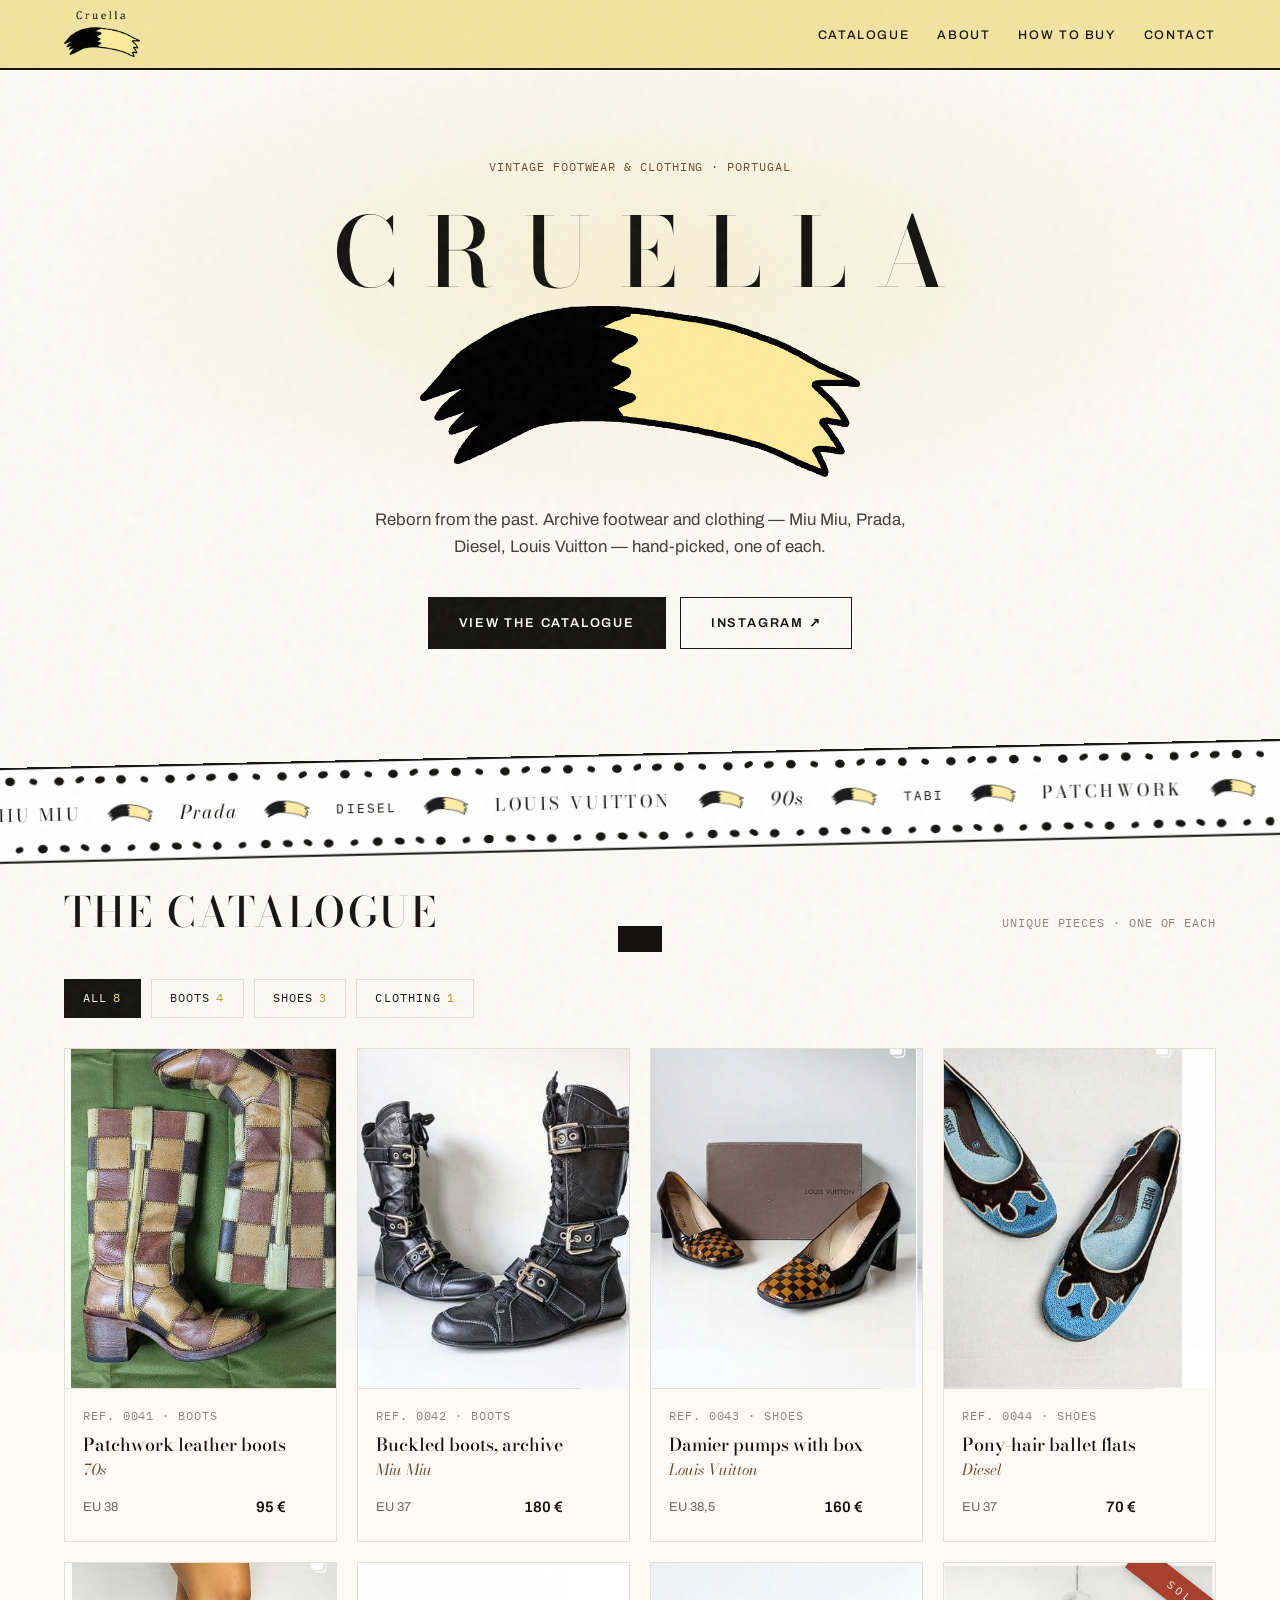
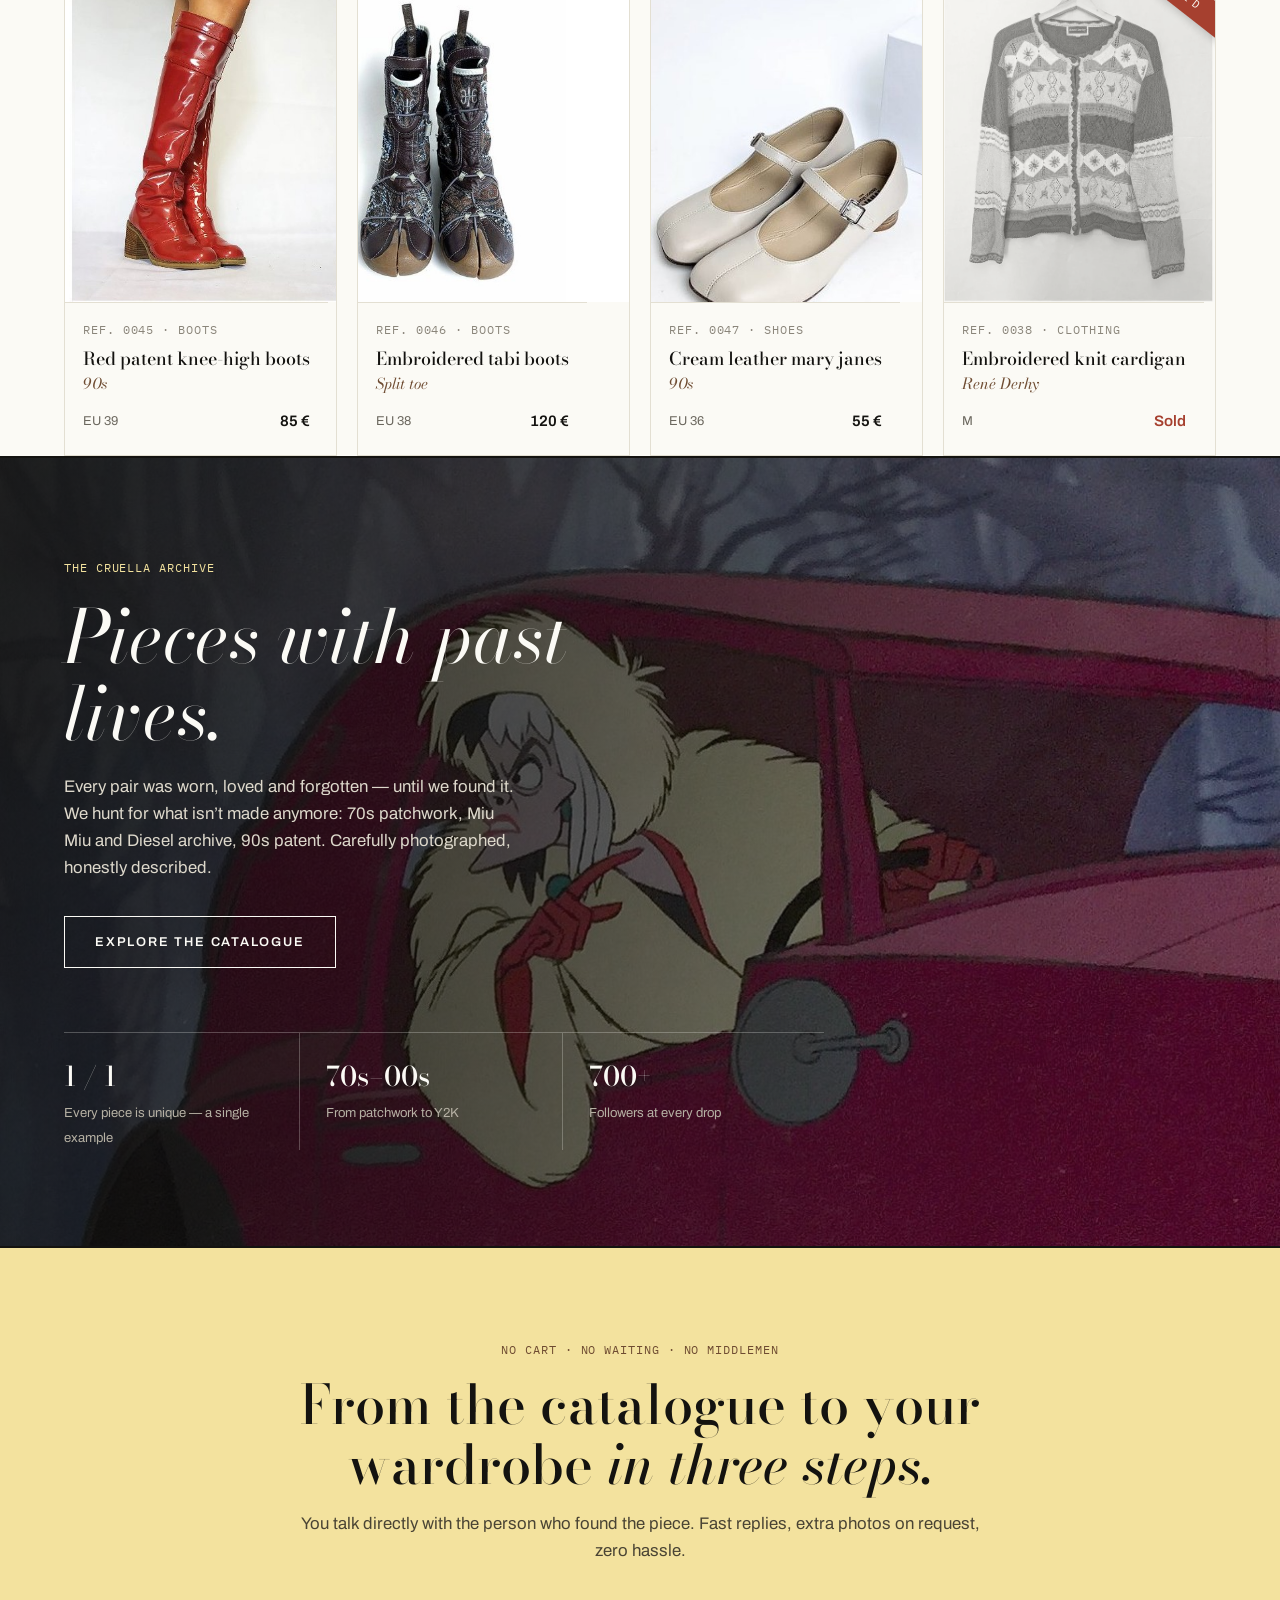
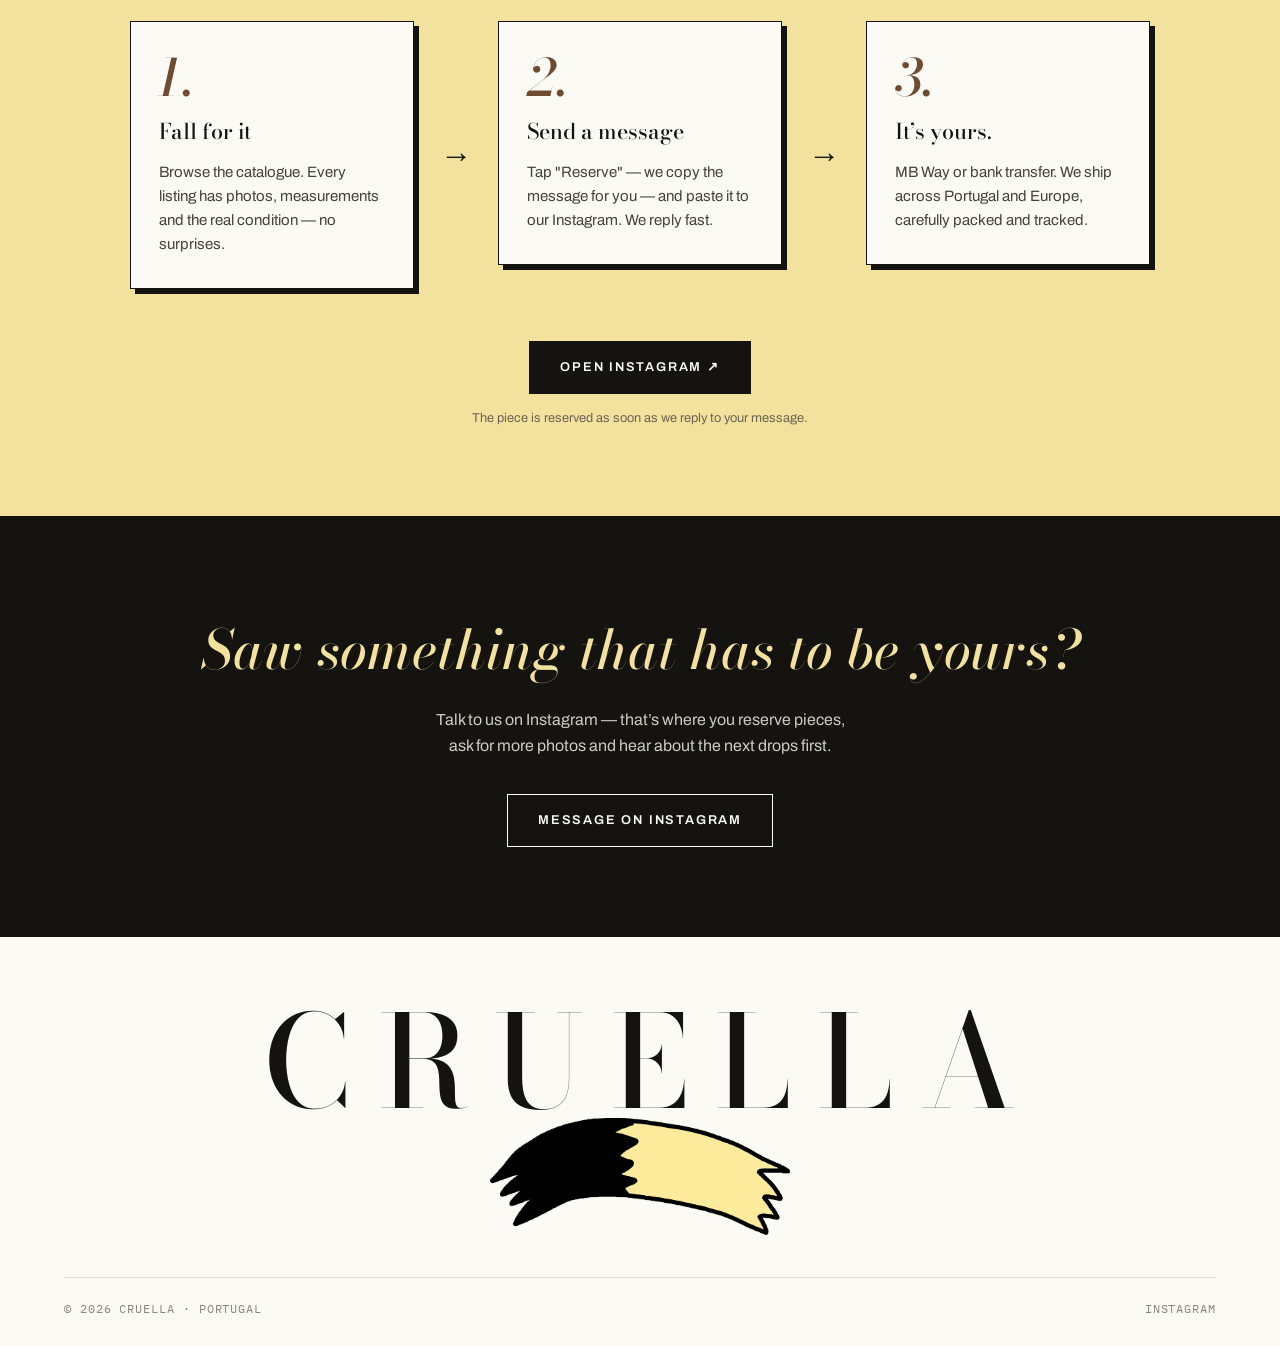
==== commit d0d3c18a: "Rename cruela_site.html to index.html" ====
--- a/index.html
+++ b/index.html
@@ -1,647 +1,789 @@
 <!DOCTYPE html>
 <html lang="en">
 <head>
-<meta charset="UTF-8" />
-<meta name="viewport" content="width=device-width, initial-scale=1.0" />
-<title>Cruella — curated.vintage.2nd.hand</title>
-<meta name="description" content="Cruella — an archive of one-of-one vintage footwear and clothing. Prada, Diesel, Miu Miu, Louis Vuitton. Portugal · ships across Europe." />
-
+<meta charset="UTF-8">
+<meta name="viewport" content="width=device-width, initial-scale=1.0">
+<title>Cruella — Vintage reborn</title>
+<meta name="description" content="Cruella — vintage footwear and clothing from iconic brands, reborn from the past.">
 <link rel="preconnect" href="https://fonts.googleapis.com">
 <link rel="preconnect" href="https://fonts.gstatic.com" crossorigin>
-<link href="https://fonts.googleapis.com/css2?family=Cormorant+Garamond:wght@400;500;600&family=Fraunces:ital,opsz,wght@0,9..144,300;0,9..144,400;0,9..144,500;0,9..144,600;1,9..144,400;1,9..144,500&family=Inter:wght@400;500&family=Space+Mono:wght@400;700&display=swap" rel="stylesheet">
+<link href="https://fonts.googleapis.com/css2?family=Bodoni+Moda:ital,opsz,wght@0,6..96,400;0,6..96,500;0,6..96,600;1,6..96,400;1,6..96,500&family=Archivo:wght@400;500;600;700&family=IBM+Plex+Mono:wght@400;500&display=swap" rel="stylesheet">
+
+<script>
+/* ============================================================
+   ☆ FOTOS DE DEMONSTRAÇÃO (recortadas do Instagram) ☆
+   Quando tiverem as fotos originais: criem uma pasta "fotos"
+   ao lado deste ficheiro e troquem cada valor por exemplo
+   "fotos/0041.jpg". Podem apagar este bloco gigante depois.
+   ============================================================ */
+const FOTOS = {
+  "0041": "[data-uri]",
+  "0042": "[data-uri]",
+  "0043": "[data-uri]",
+  "0044": "[data-uri]",
+  "0045": "[data-uri]",
+  "0046": "[data-uri]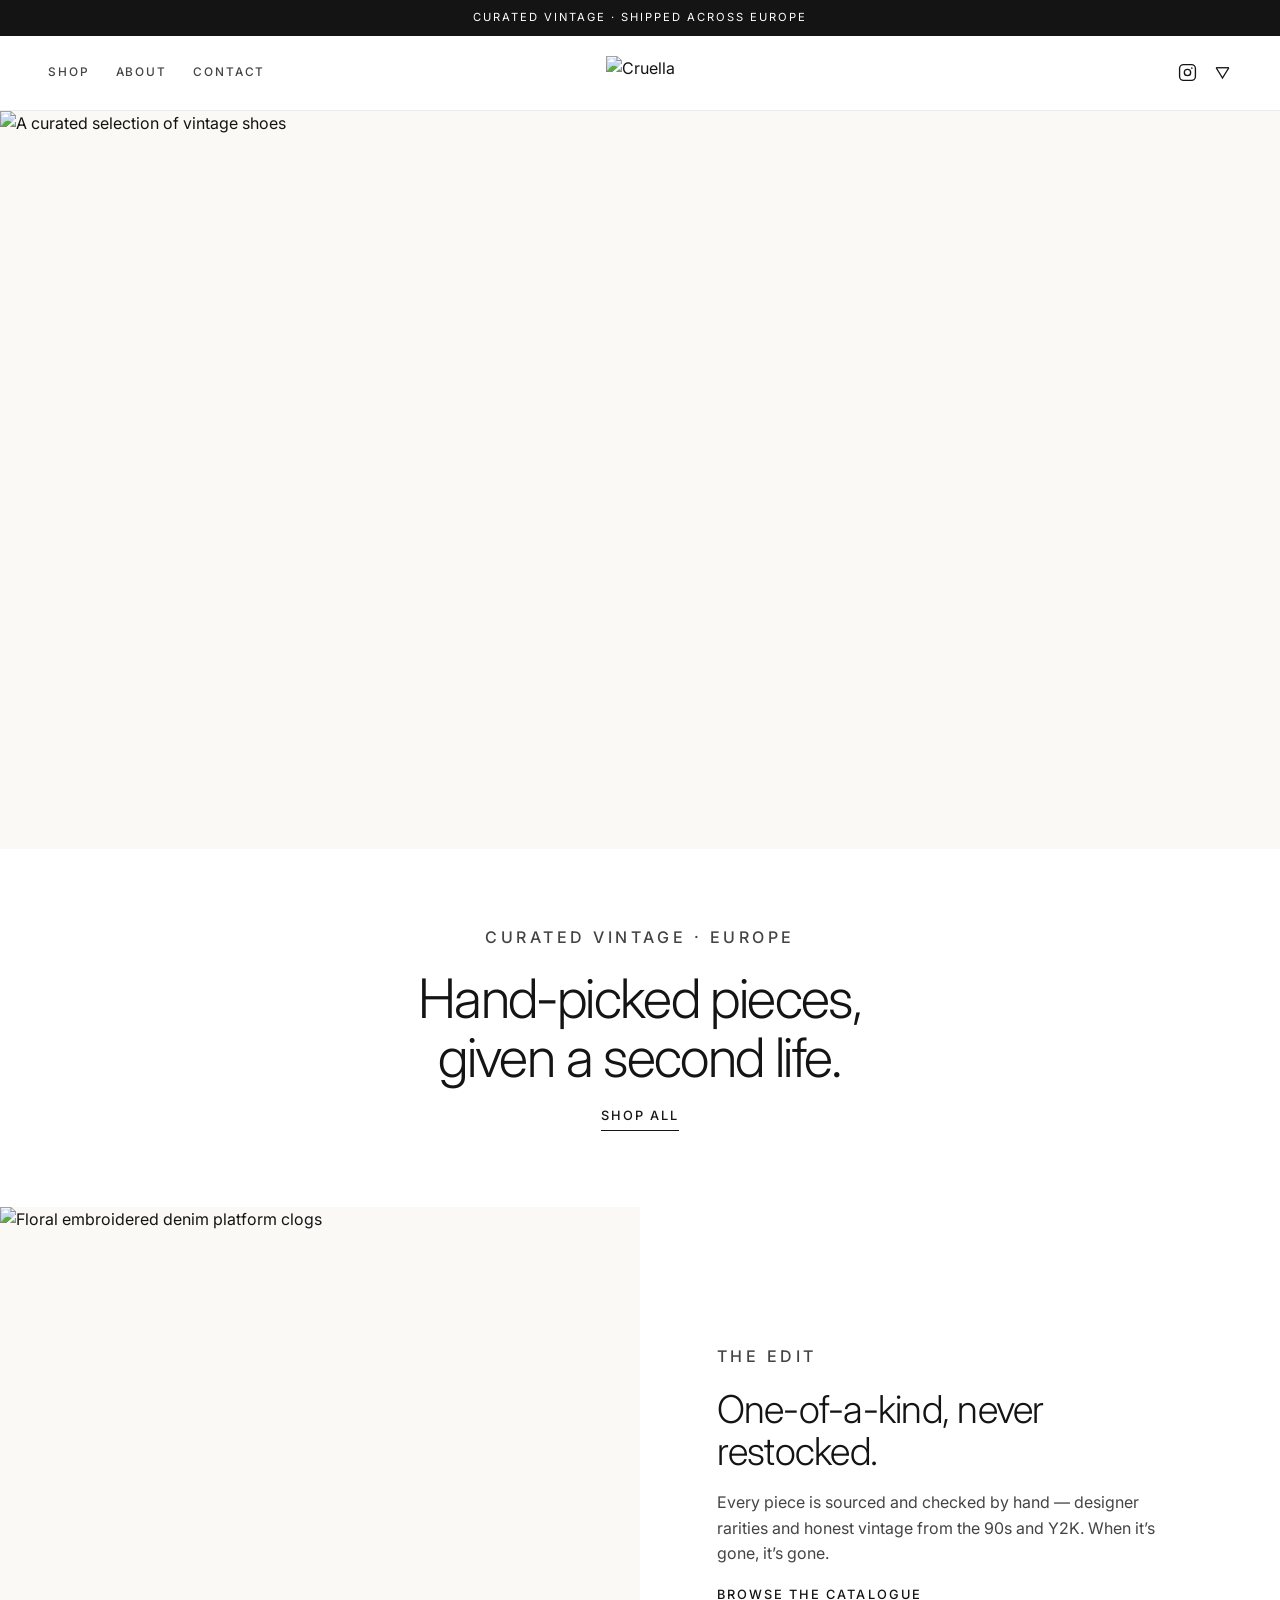
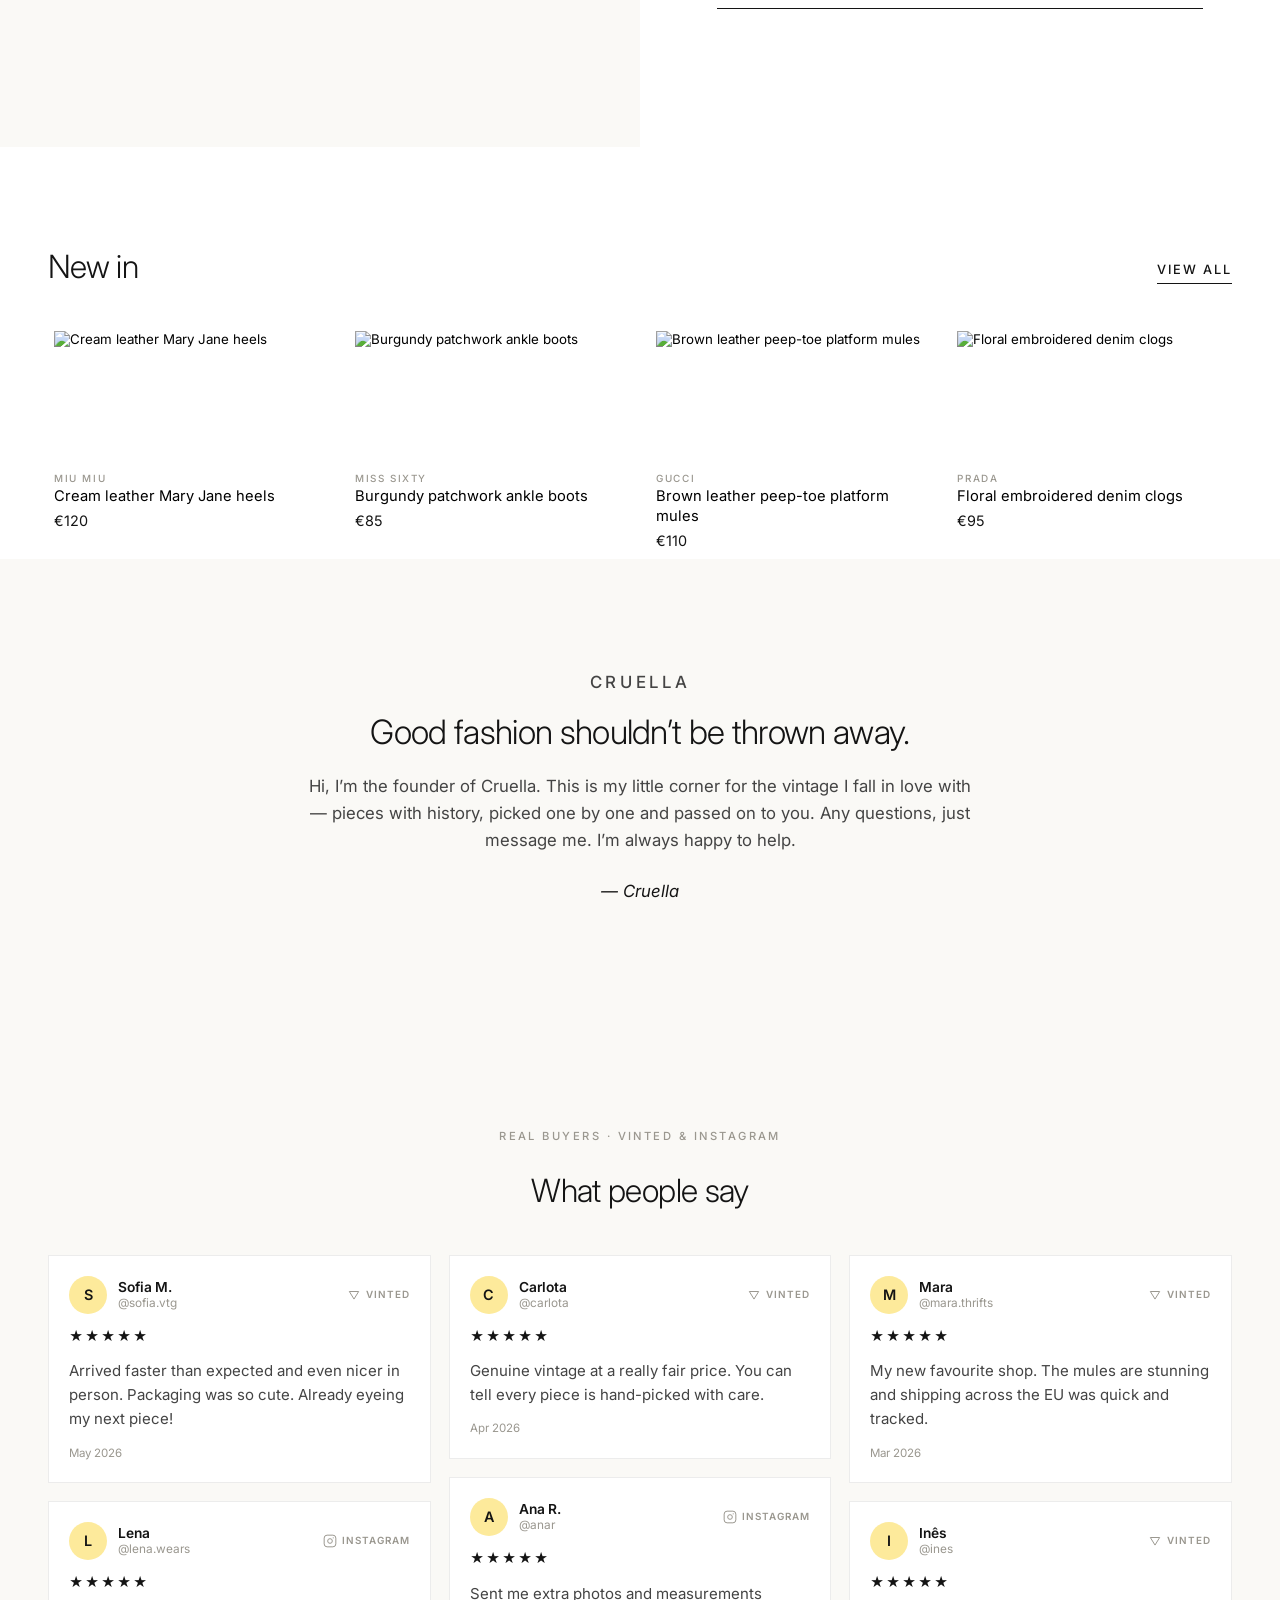
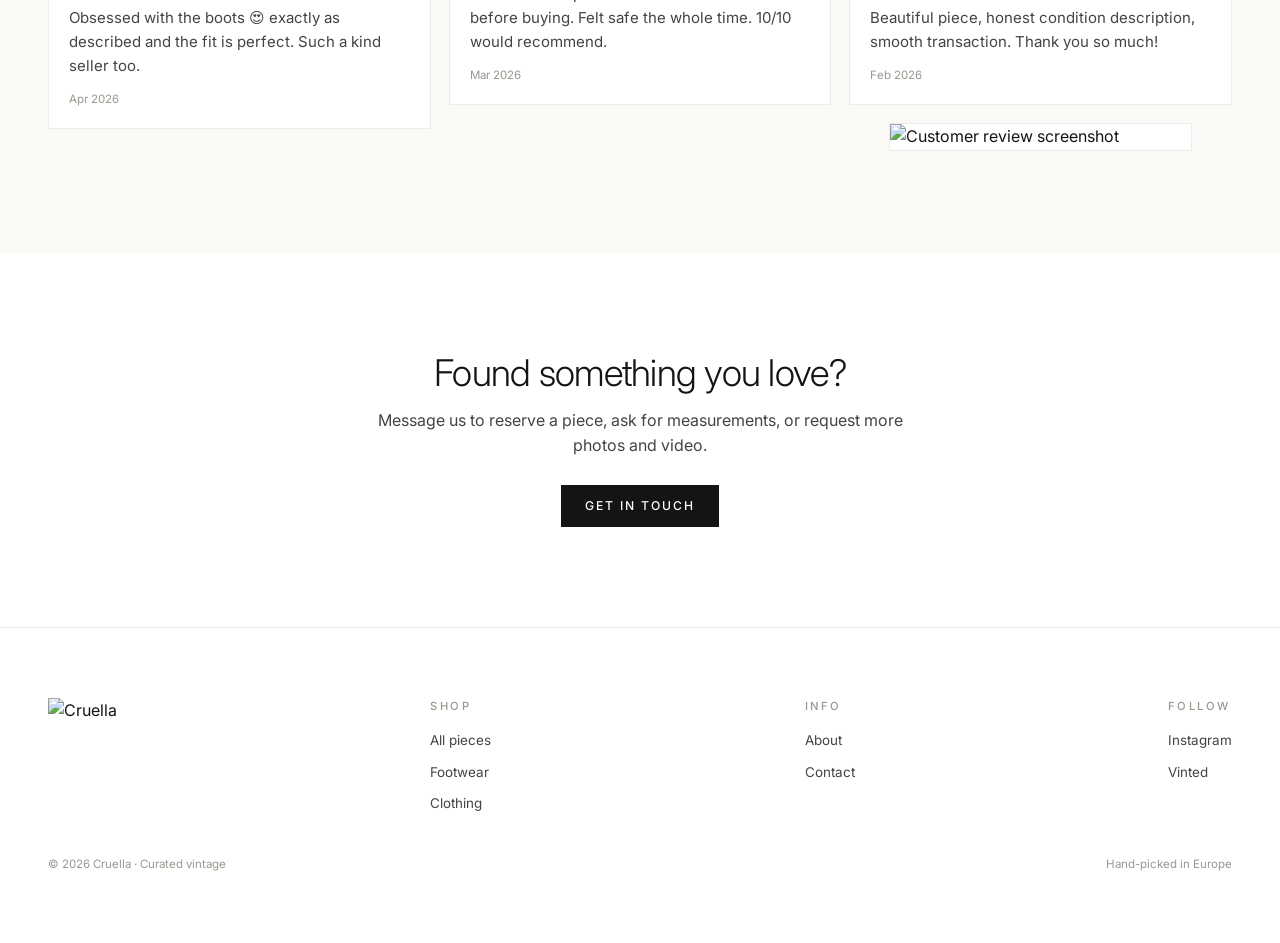
==== commit 68e48e0a: "Add files via upload" ====
--- a/index.html
+++ b/index.html
@@ -1,789 +1,172 @@
 <!DOCTYPE html>
 <html lang="en">
 <head>
-<meta charset="UTF-8">
-<meta name="viewport" content="width=device-width, initial-scale=1.0">
-<title>Cruella — Vintage reborn</title>
-<meta name="description" content="Cruella — vintage footwear and clothing from iconic brands, reborn from the past.">
+<meta charset="UTF-8" />
+<meta name="viewport" content="width=device-width, initial-scale=1" />
+<title>Cruella — Curated Vintage</title>
+<meta name="description" content="Cruella — hand-picked vintage and second-hand fashion. Designer rarities and affordable finds, shipped across Europe." />
+<link rel="icon" href="fotos/logo.png" />
 <link rel="preconnect" href="https://fonts.googleapis.com">
 <link rel="preconnect" href="https://fonts.gstatic.com" crossorigin>
-<link href="https://fonts.googleapis.com/css2?family=Bodoni+Moda:ital,opsz,wght@0,6..96,400;0,6..96,500;0,6..96,600;1,6..96,400;1,6..96,500&family=Archivo:wght@400;500;600;700&family=IBM+Plex+Mono:wght@400;500&display=swap" rel="stylesheet">
-
-<script>
-/* ============================================================
-   ☆ FOTOS DE DEMONSTRAÇÃO (recortadas do Instagram) ☆
-   Quando tiverem as fotos originais: criem uma pasta "fotos"
-   ao lado deste ficheiro e troquem cada valor por exemplo
-   "fotos/0041.jpg". Podem apagar este bloco gigante depois.
-   ============================================================ */
-const FOTOS = {
-  "0041": "[data-uri]",
-  "0042": "[data-uri]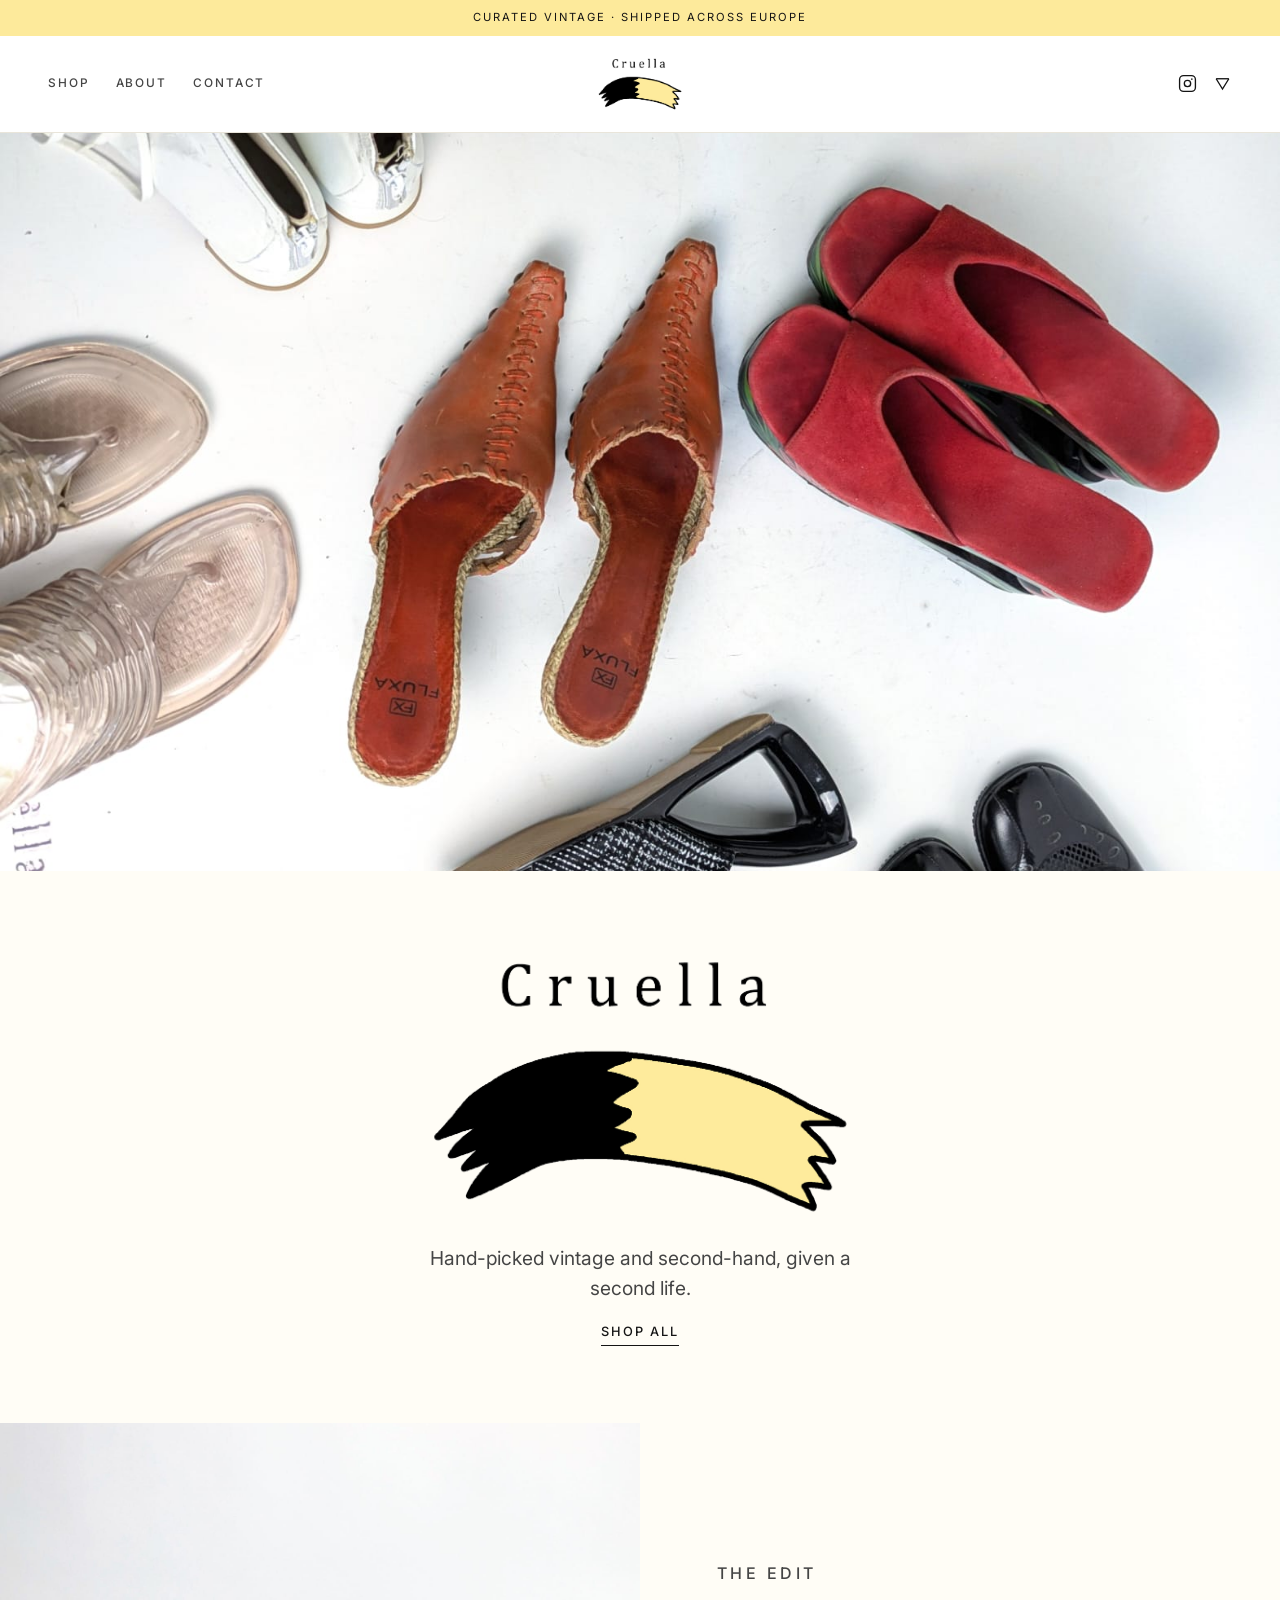
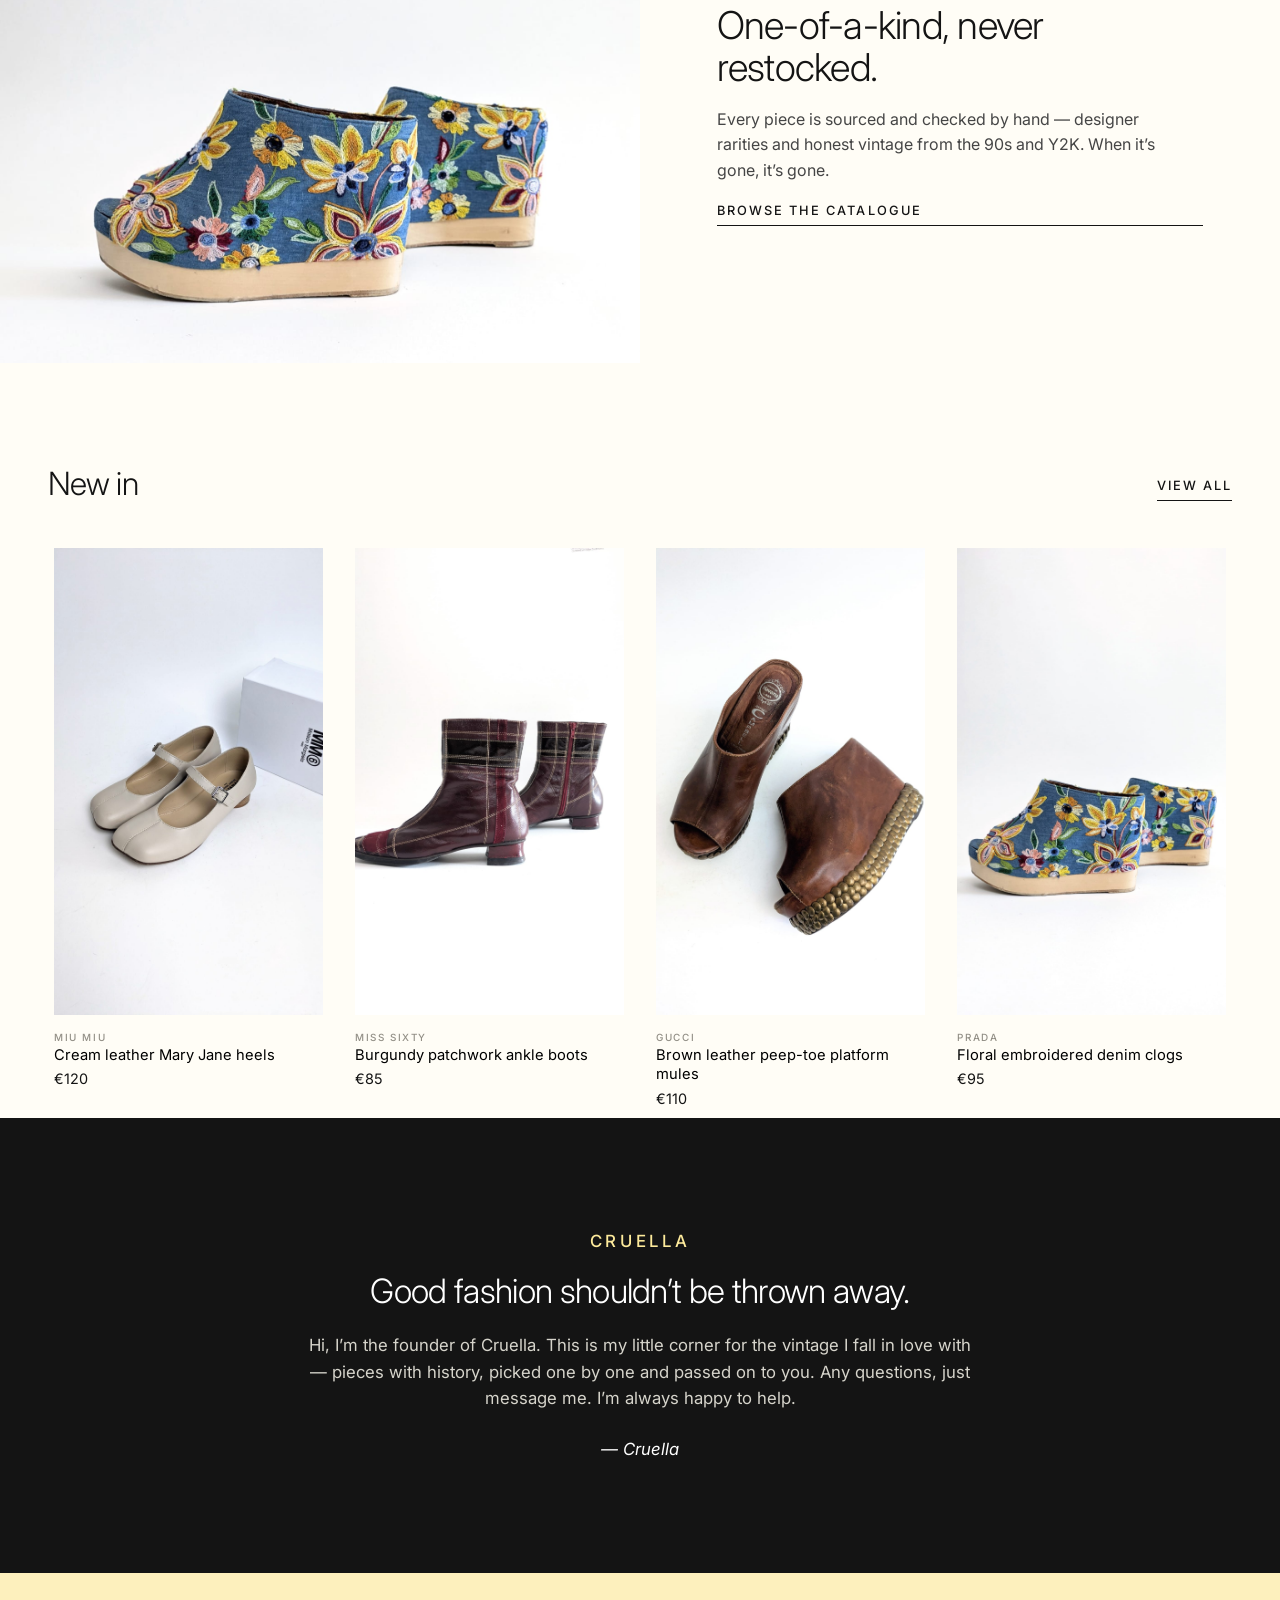
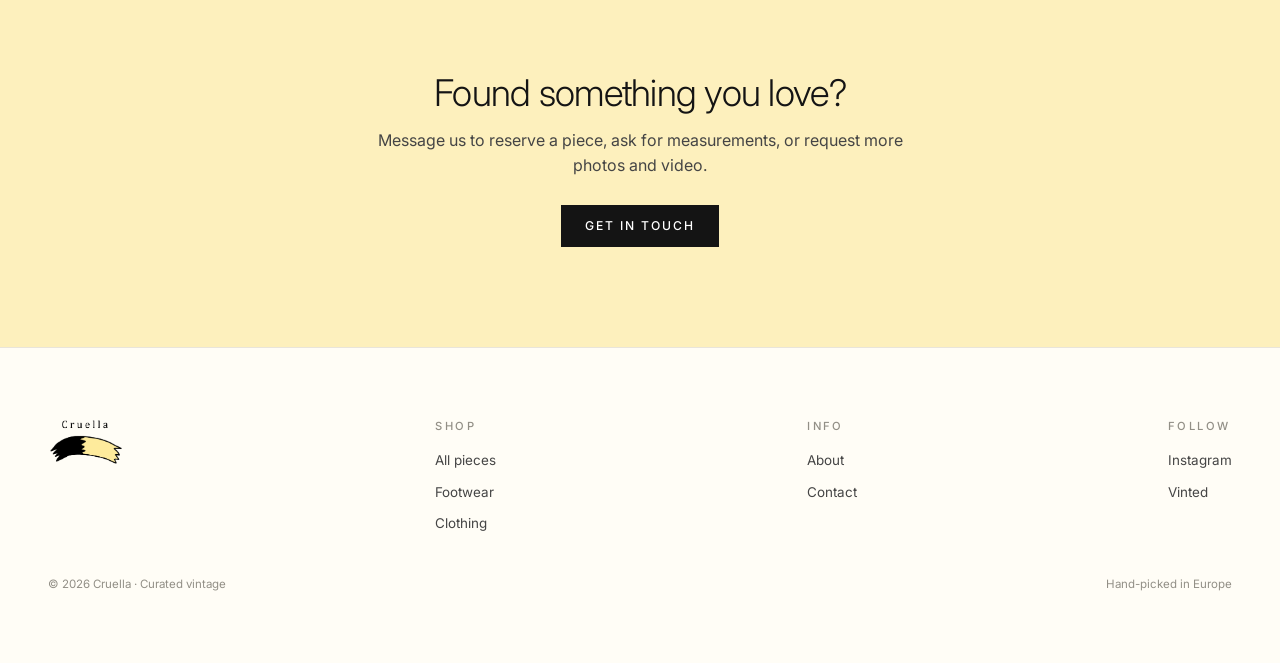
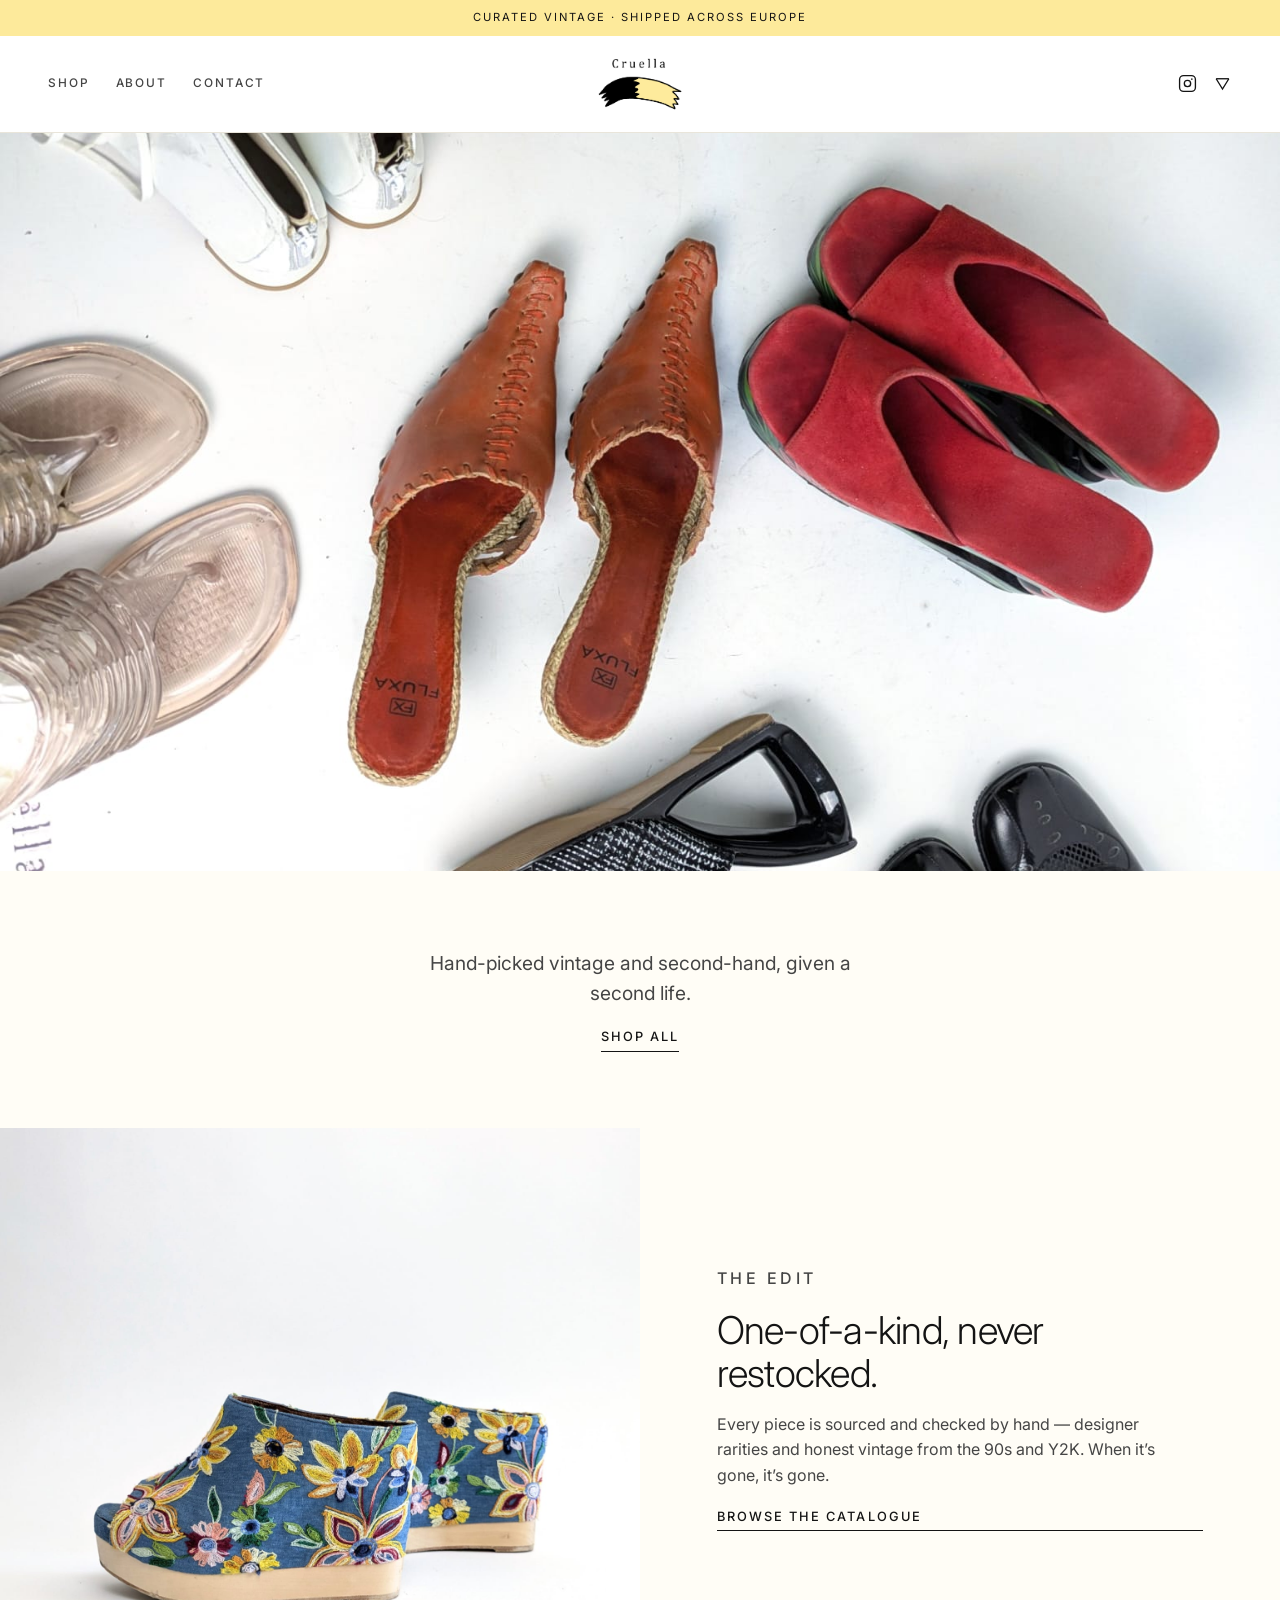
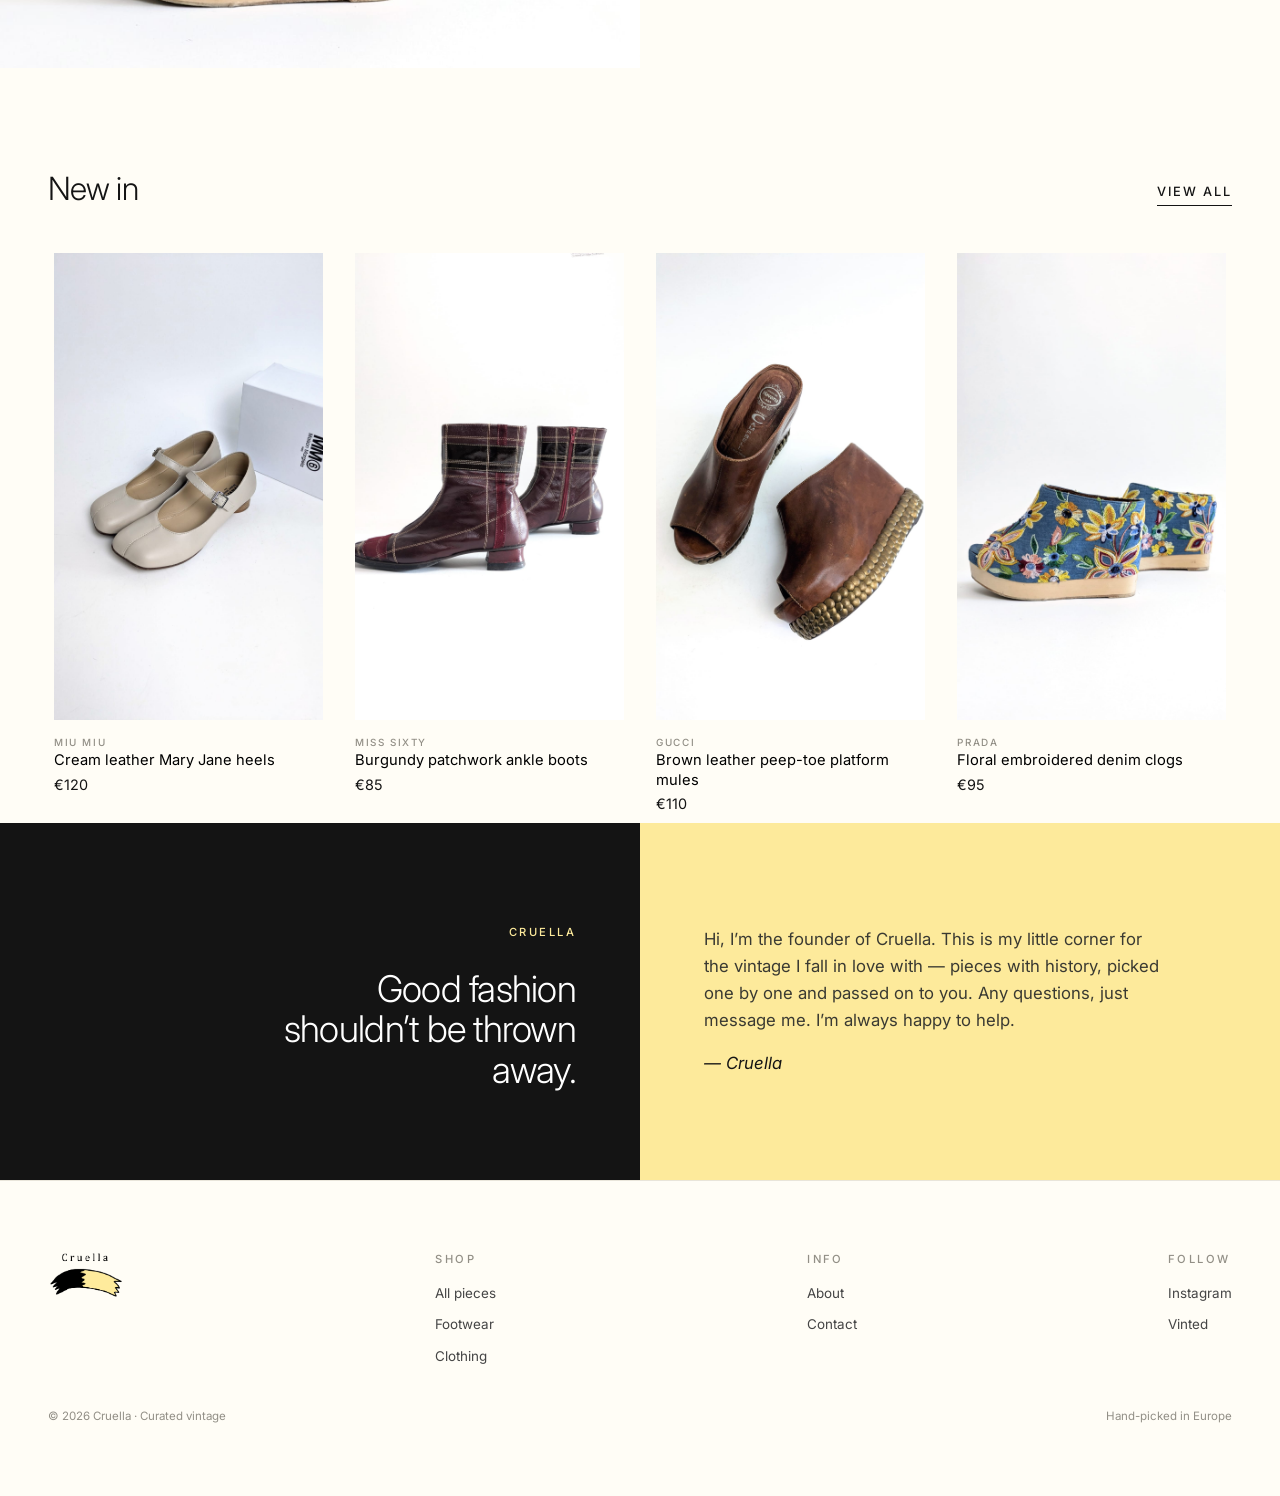
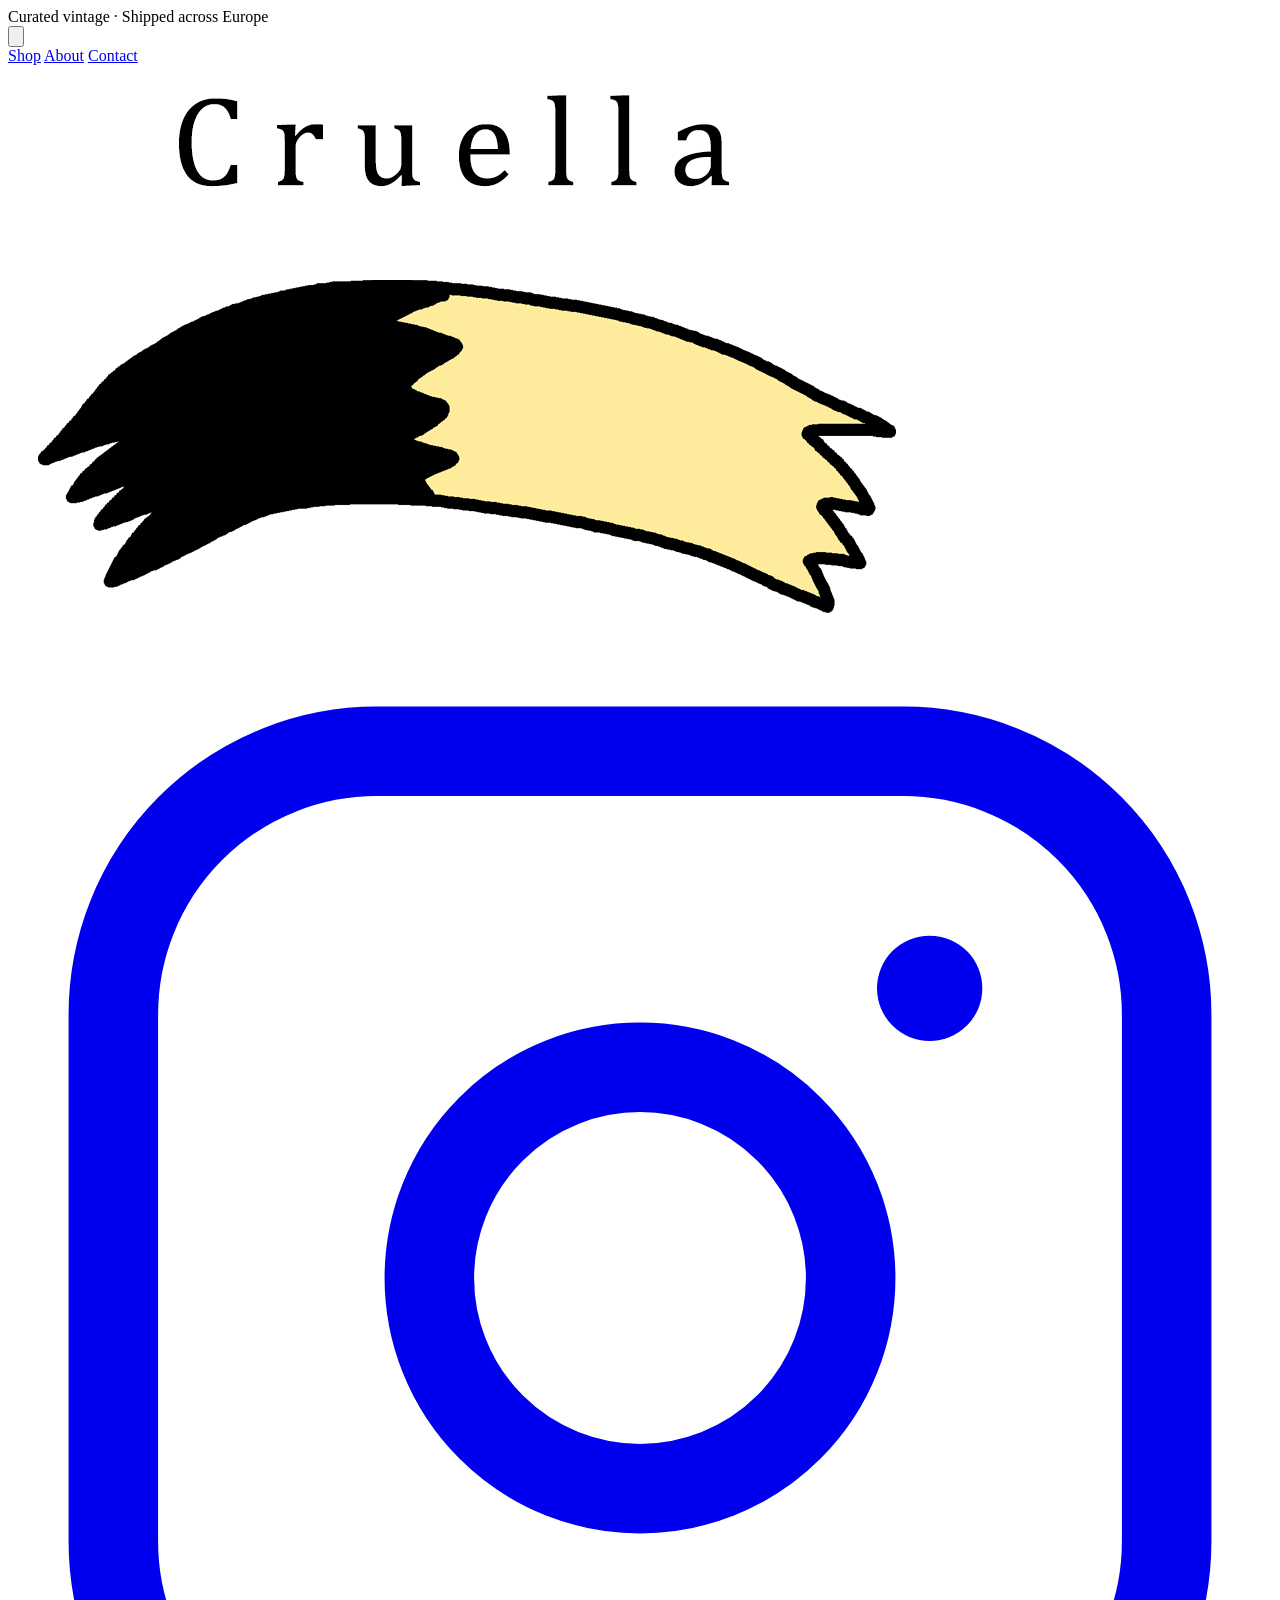
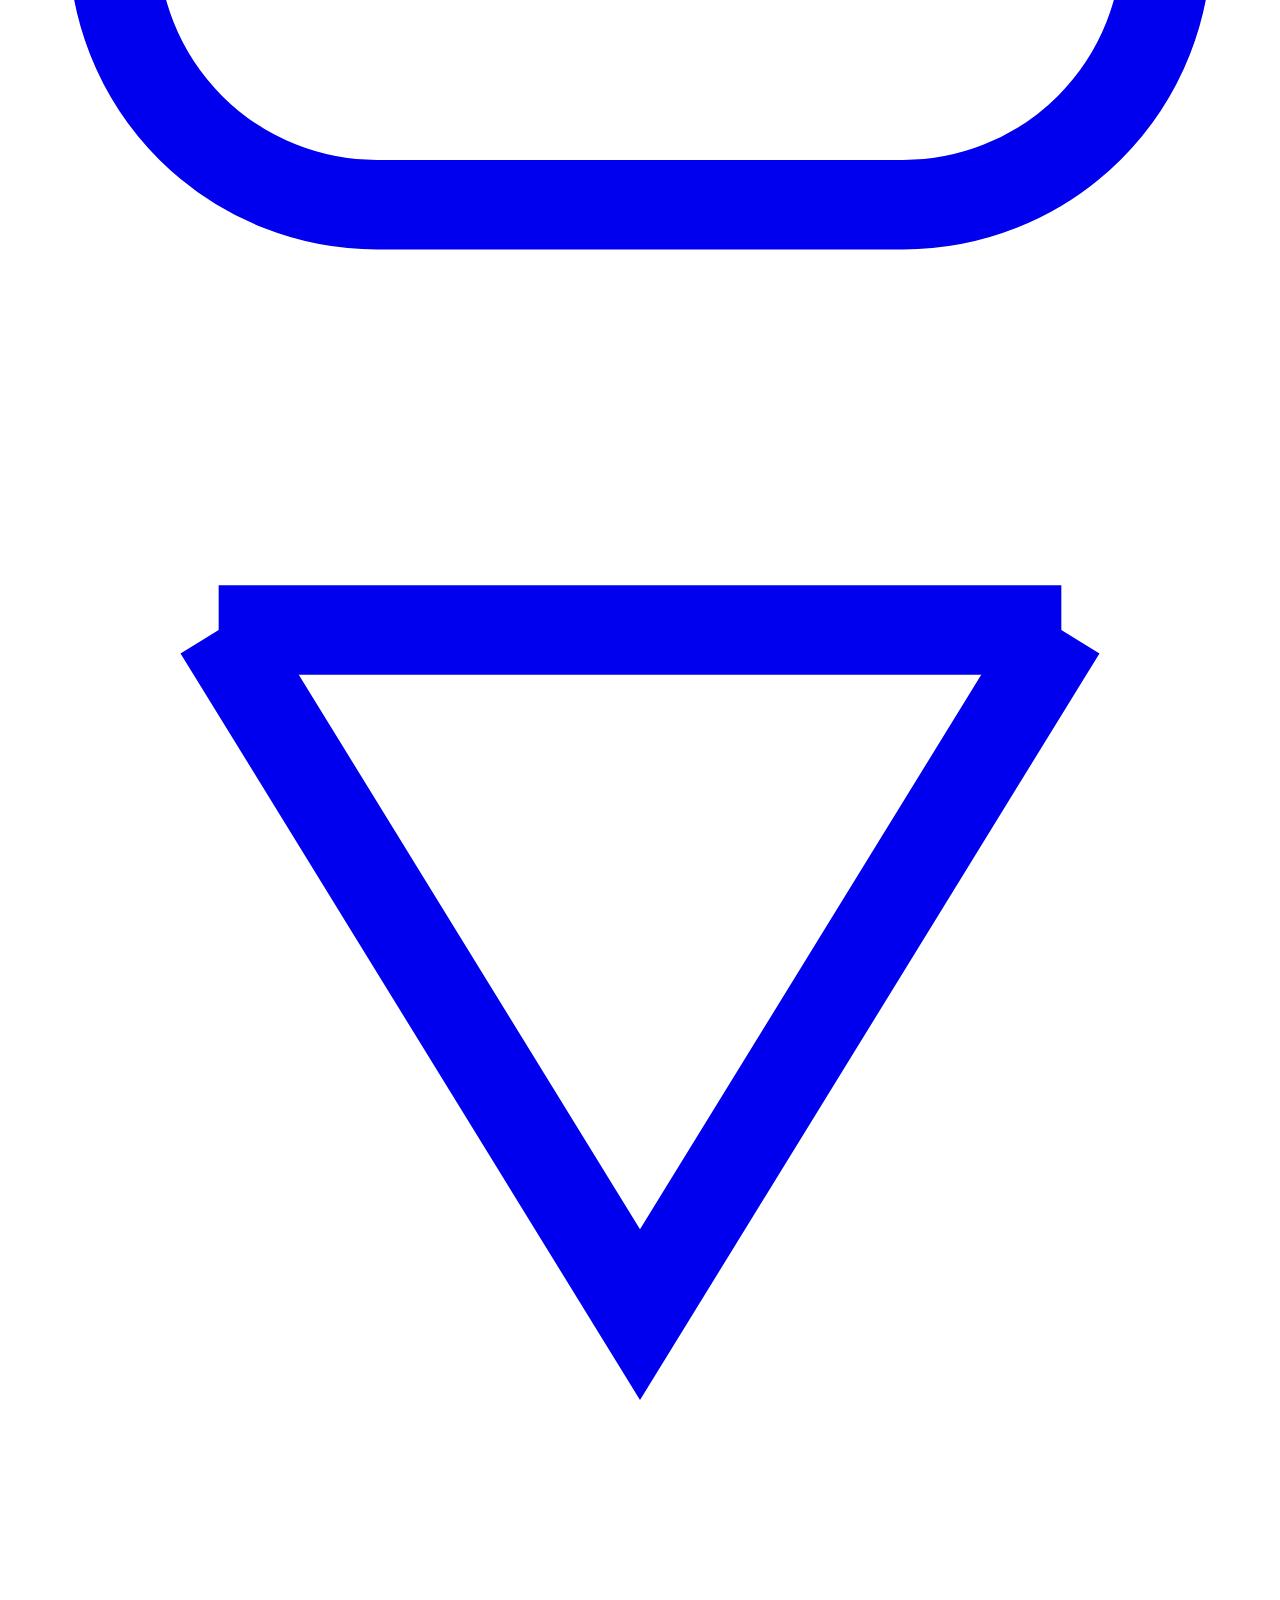
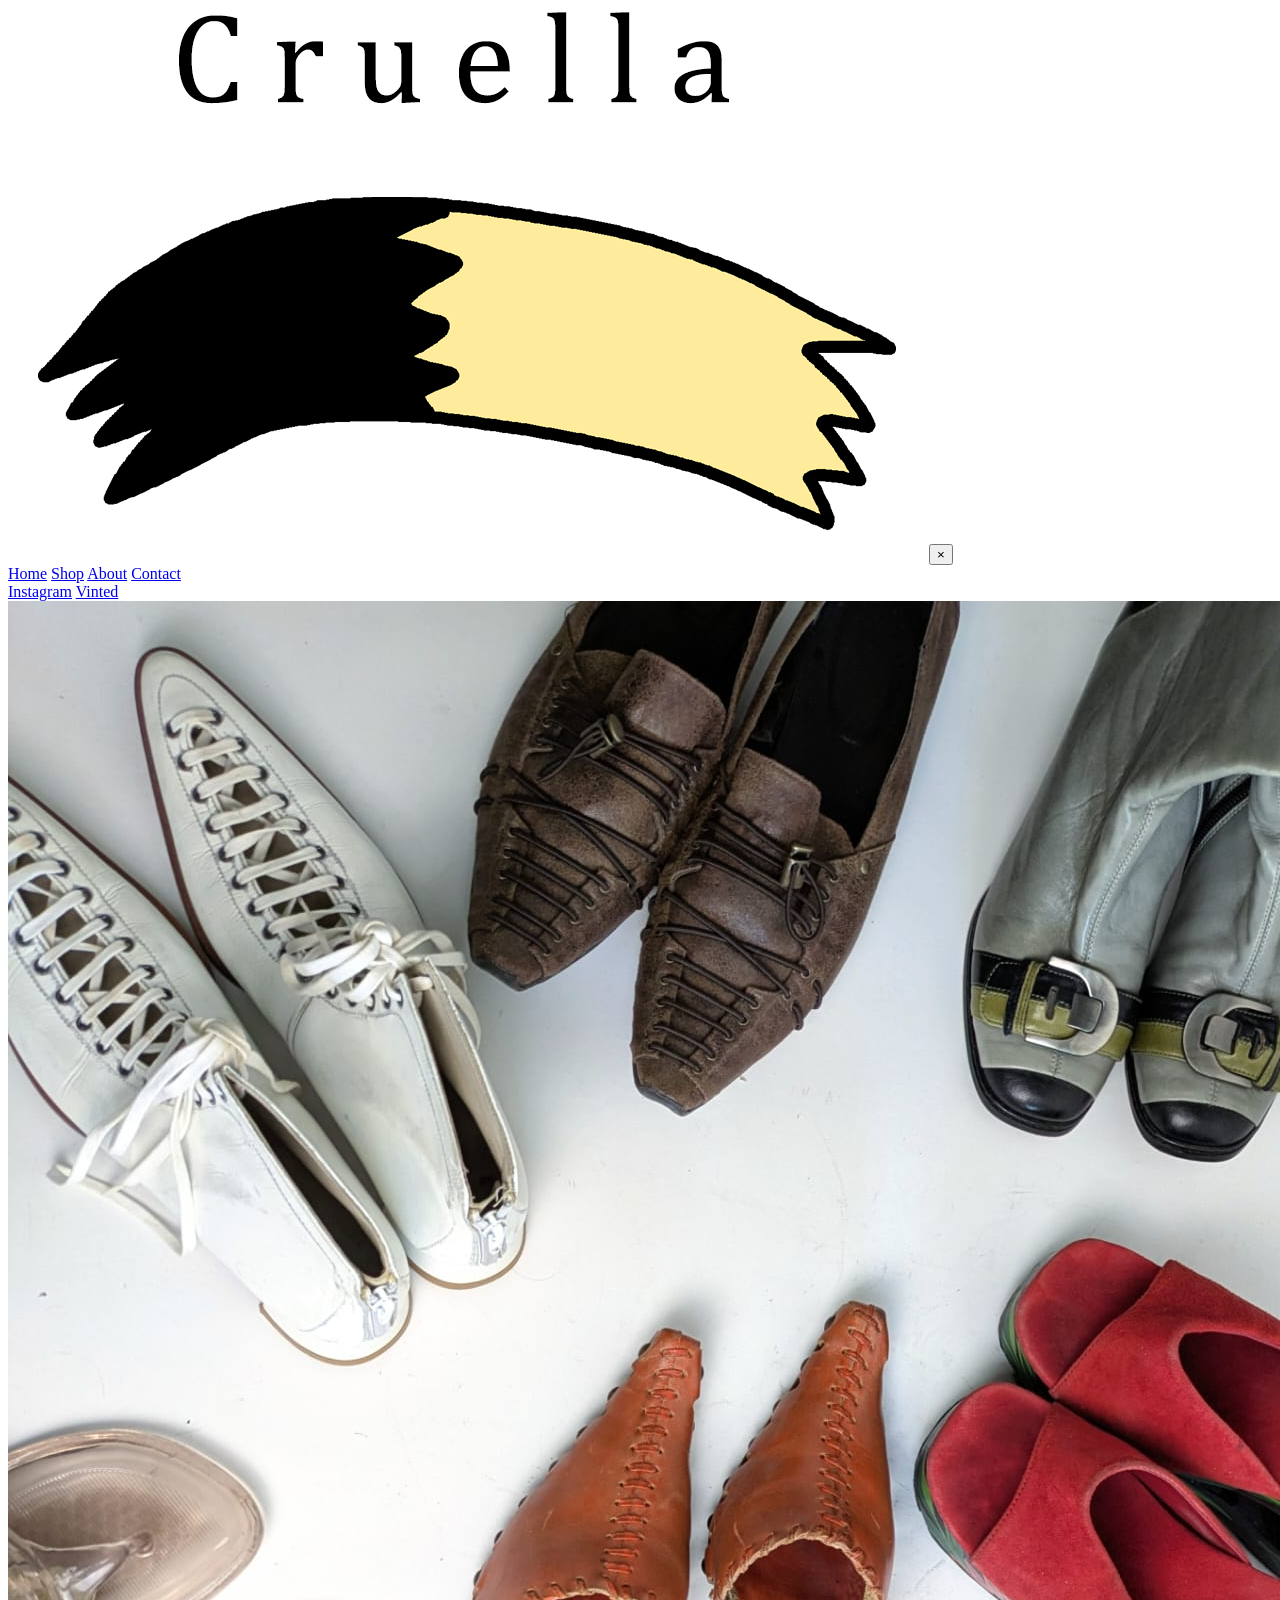
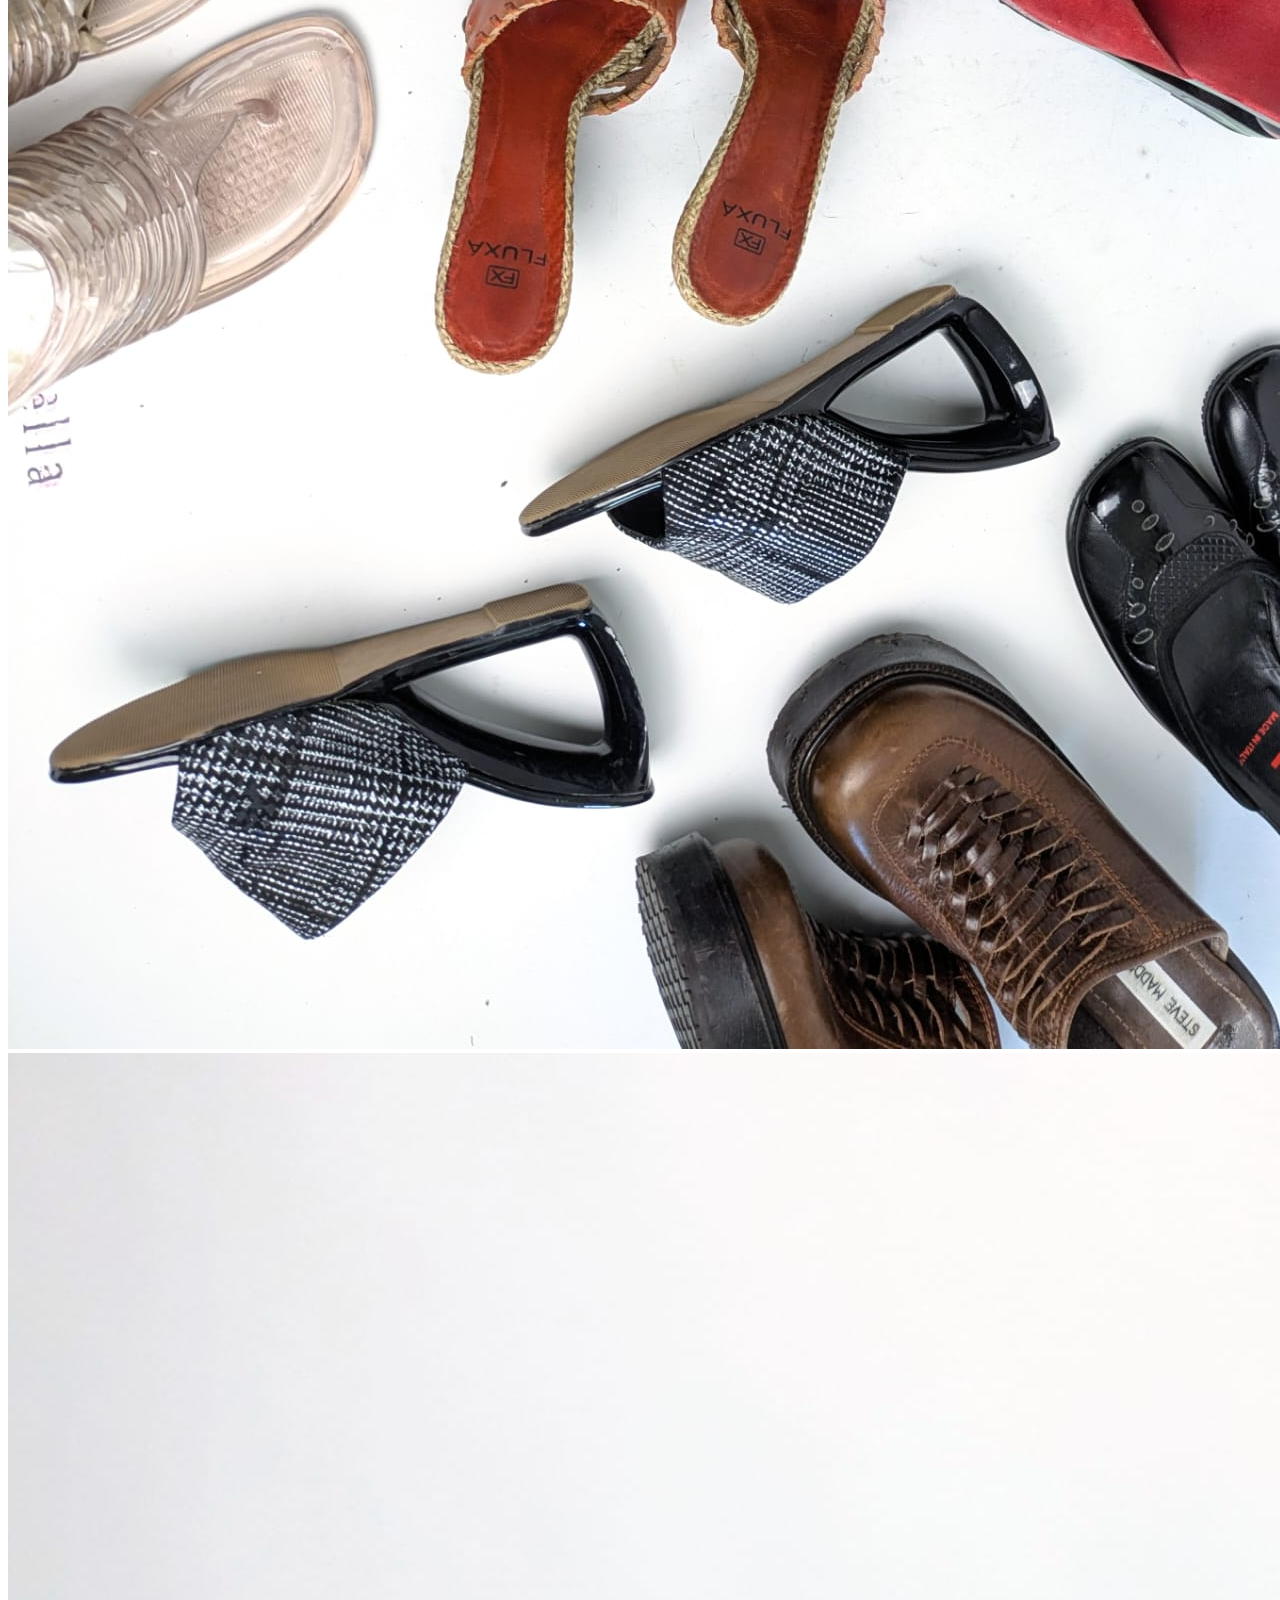
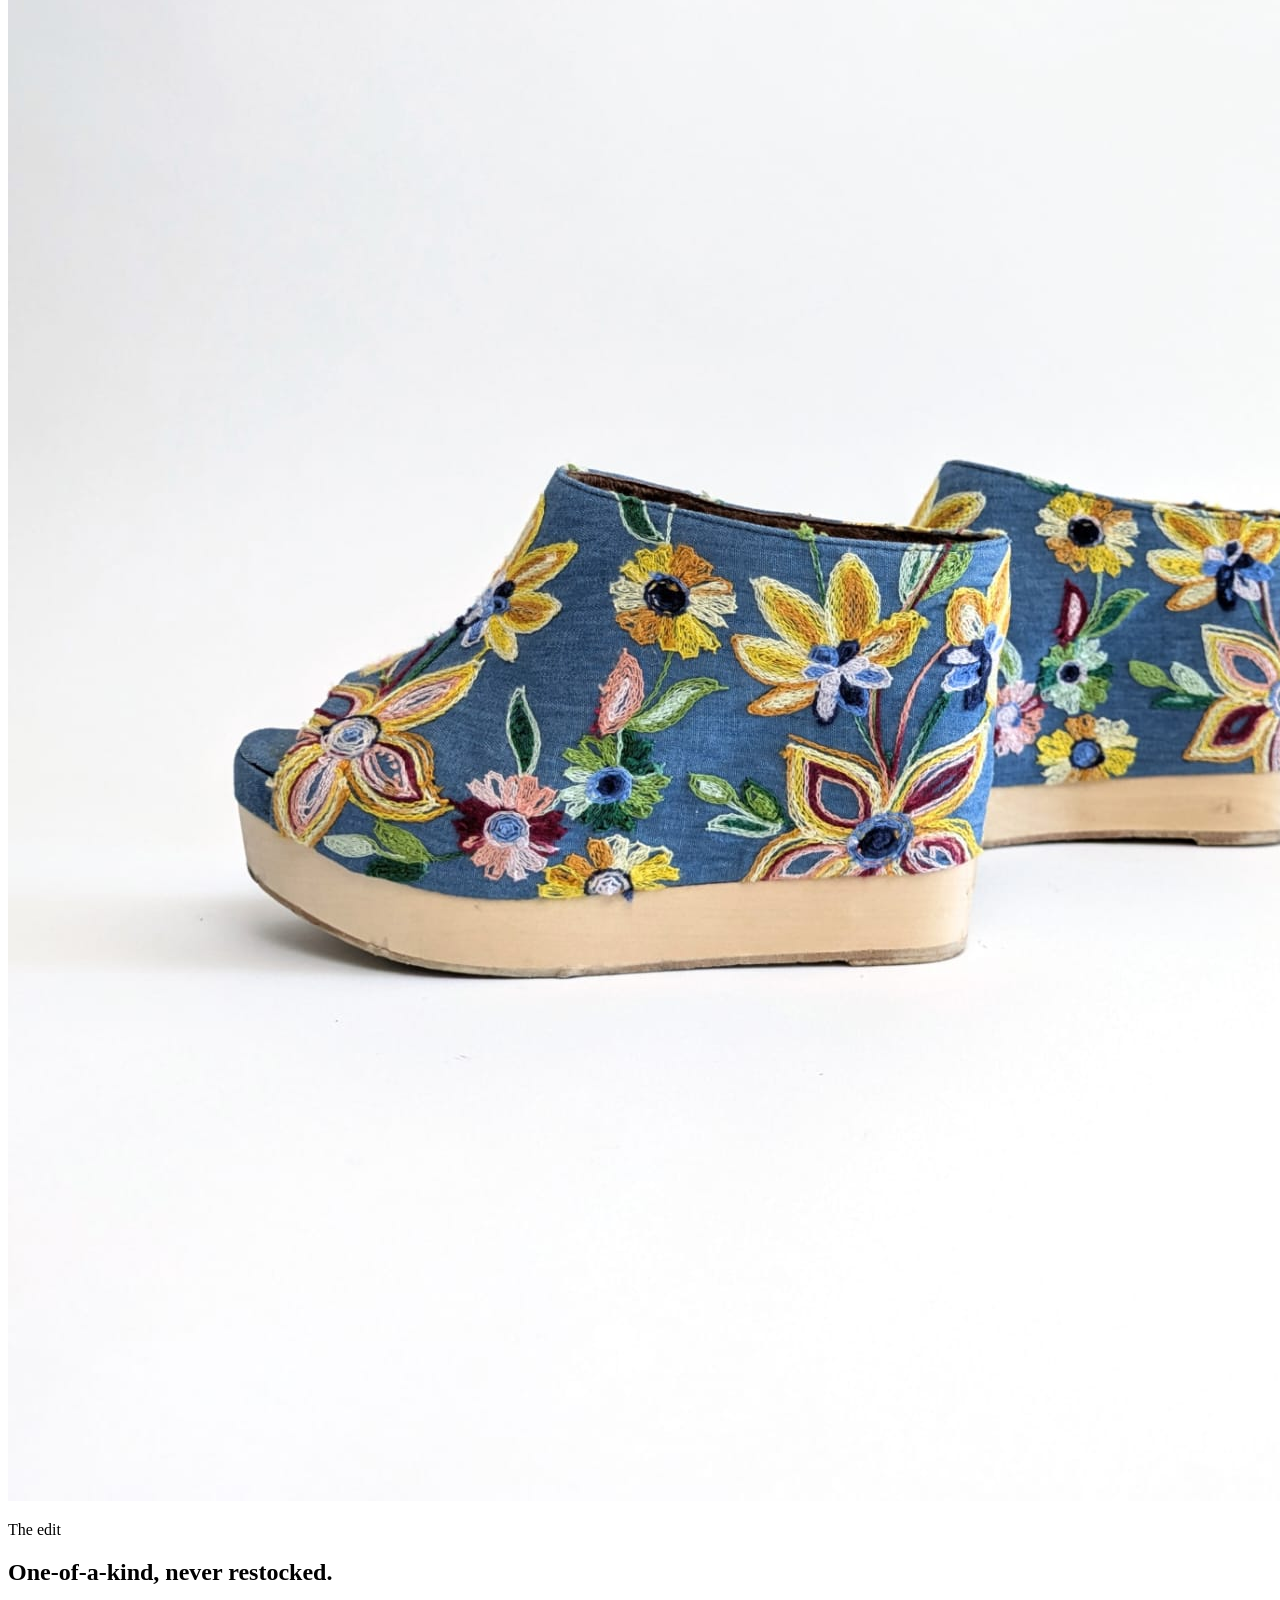
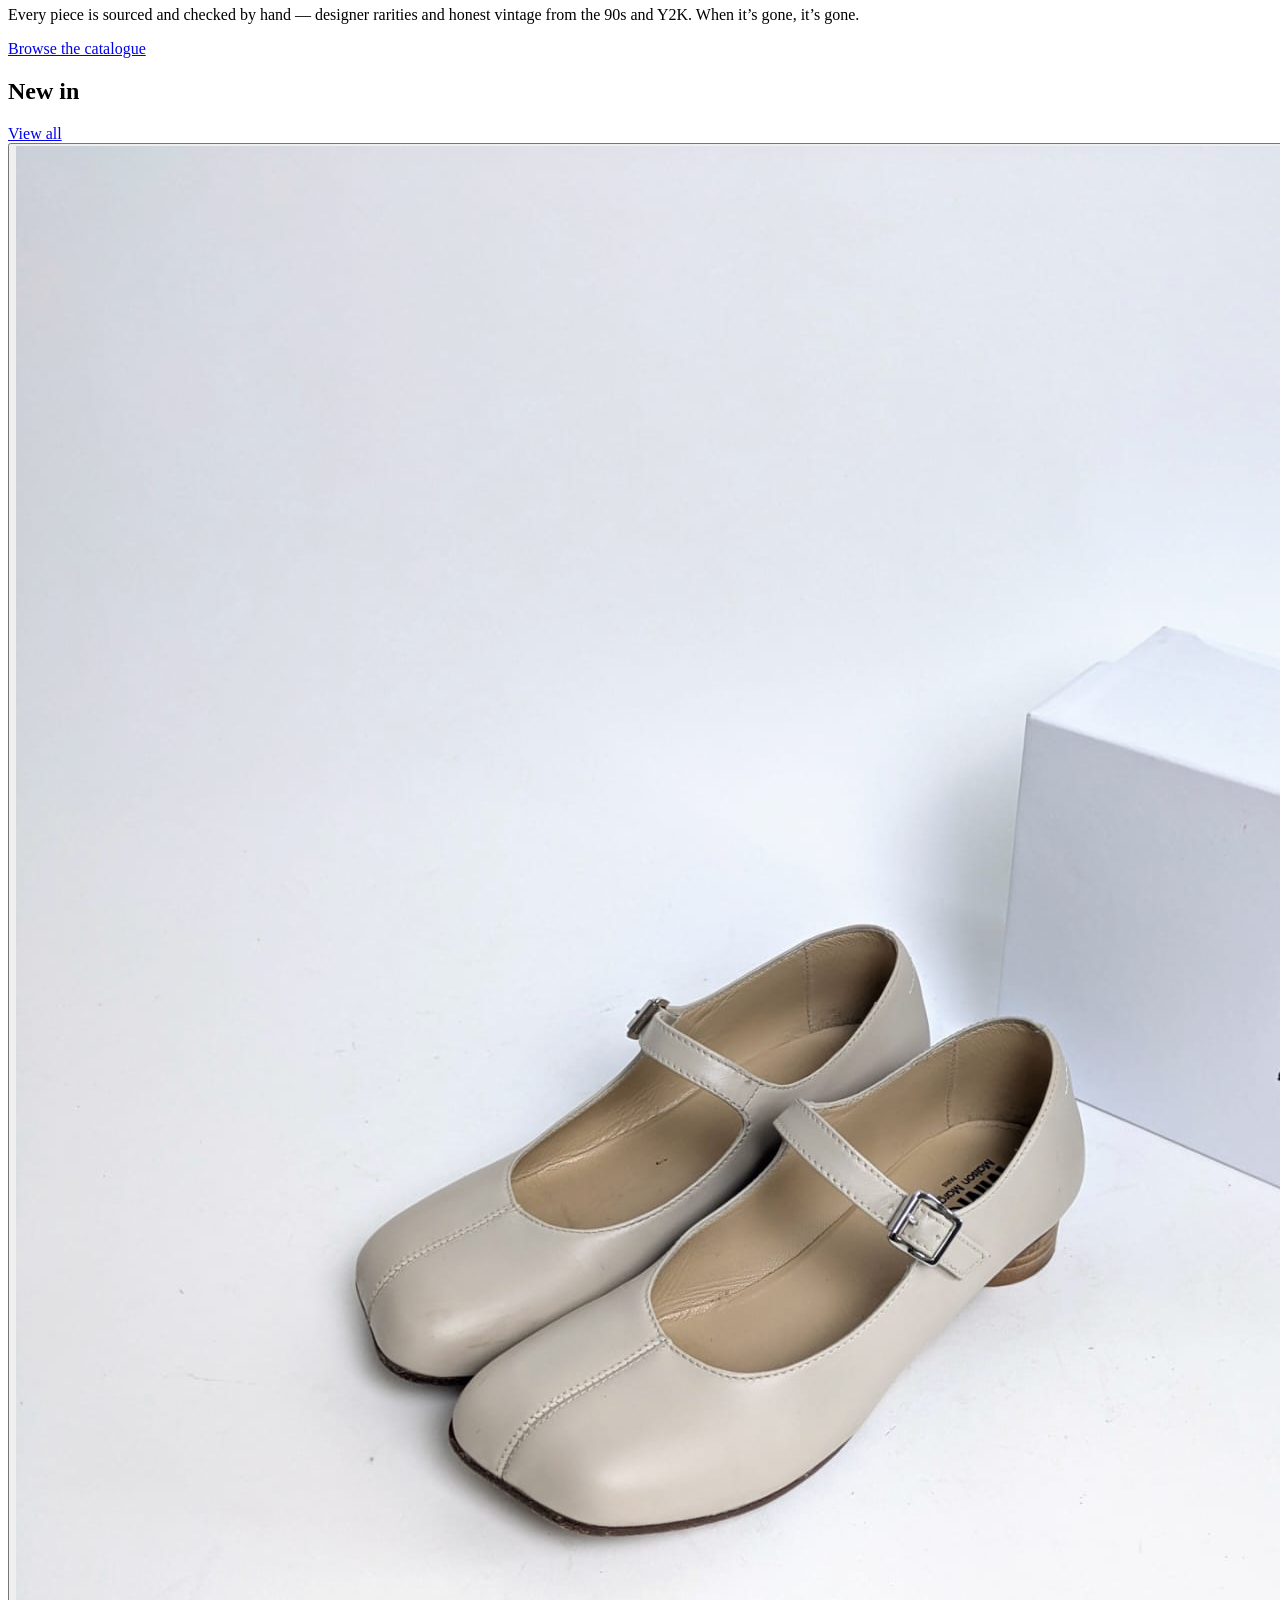
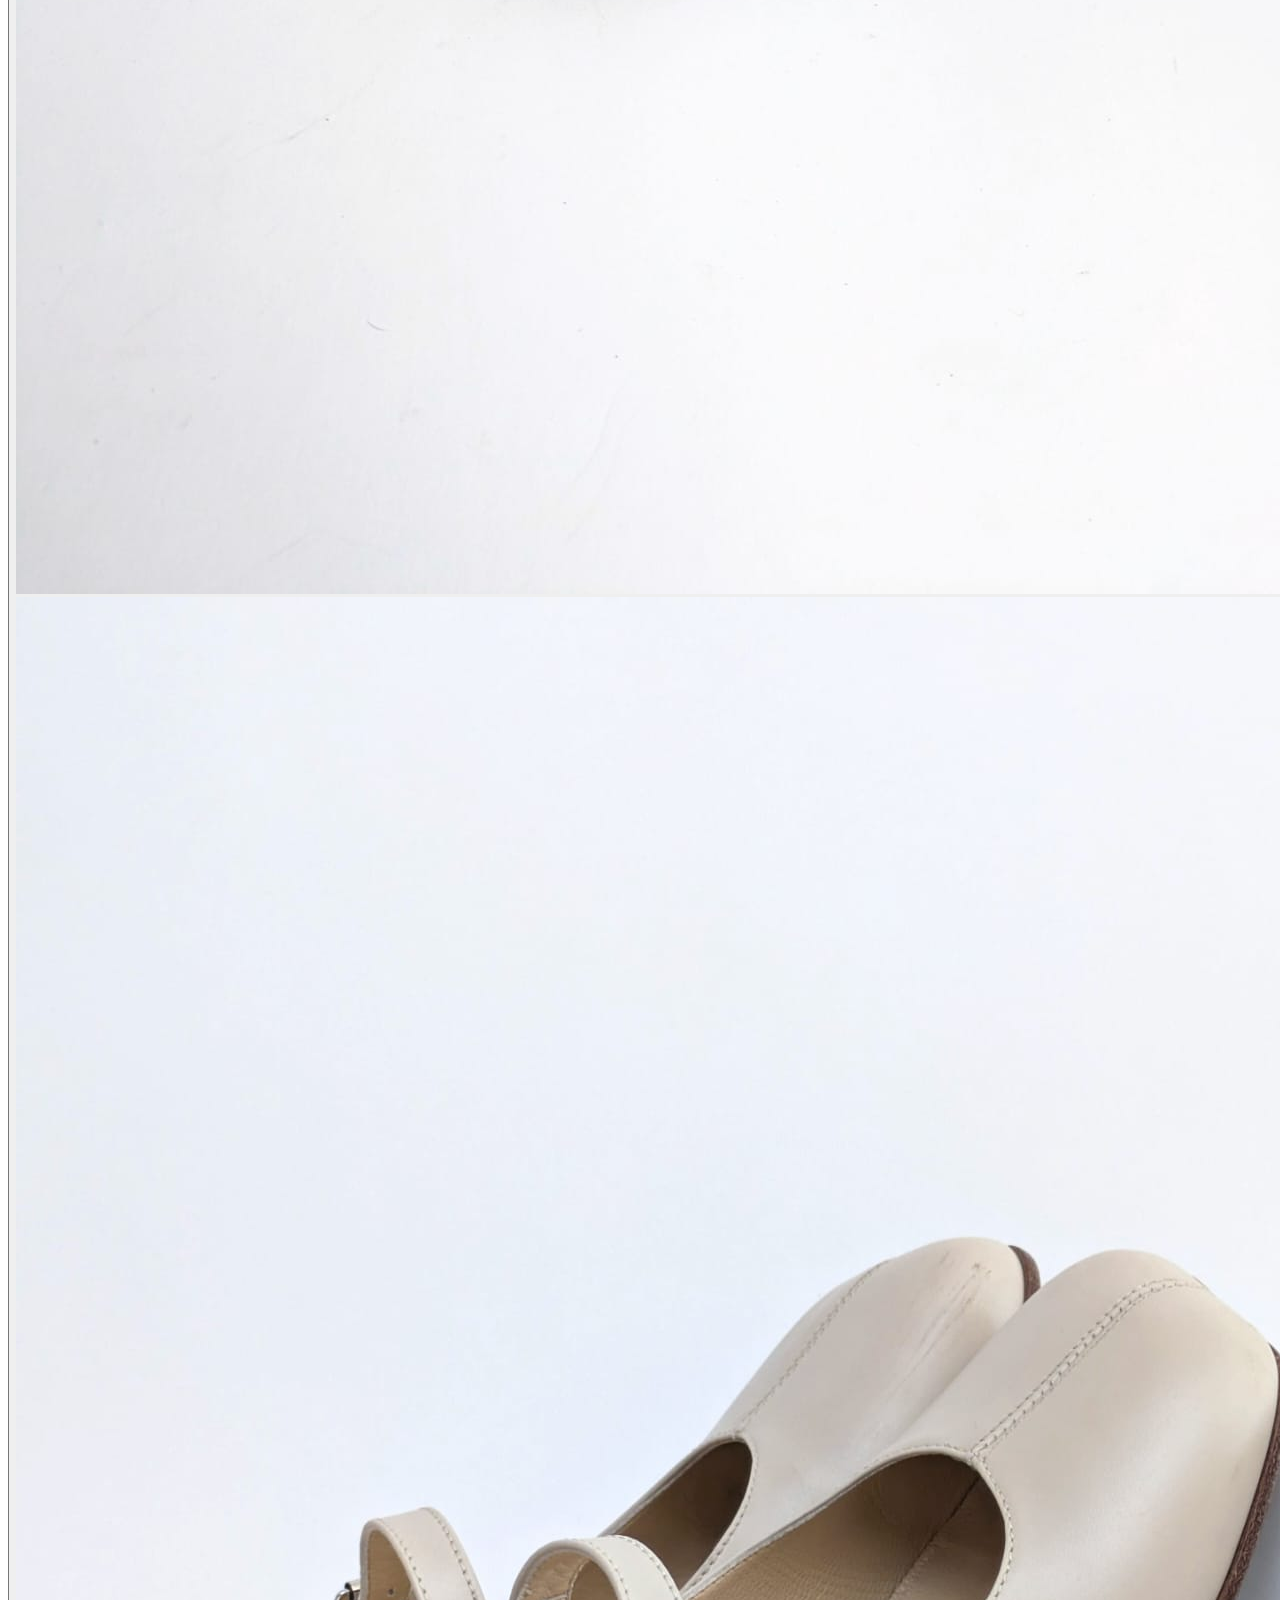
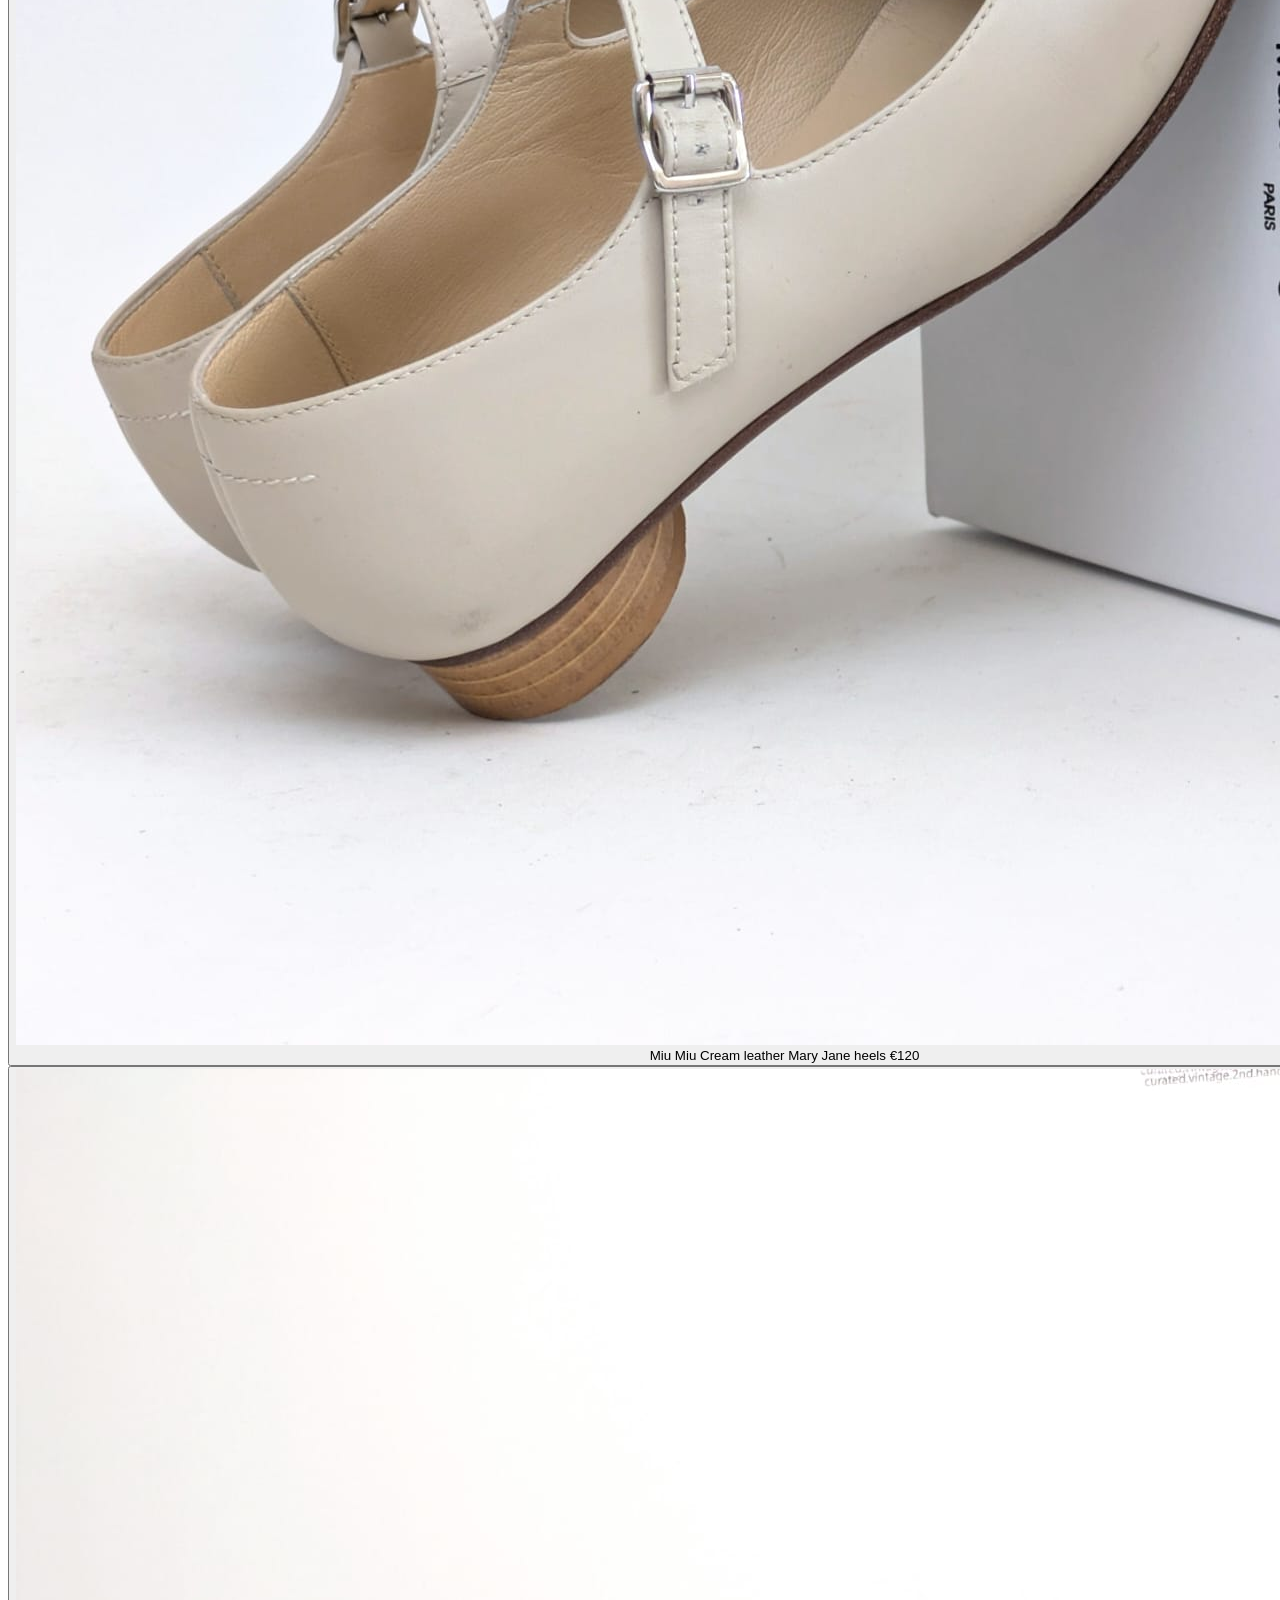
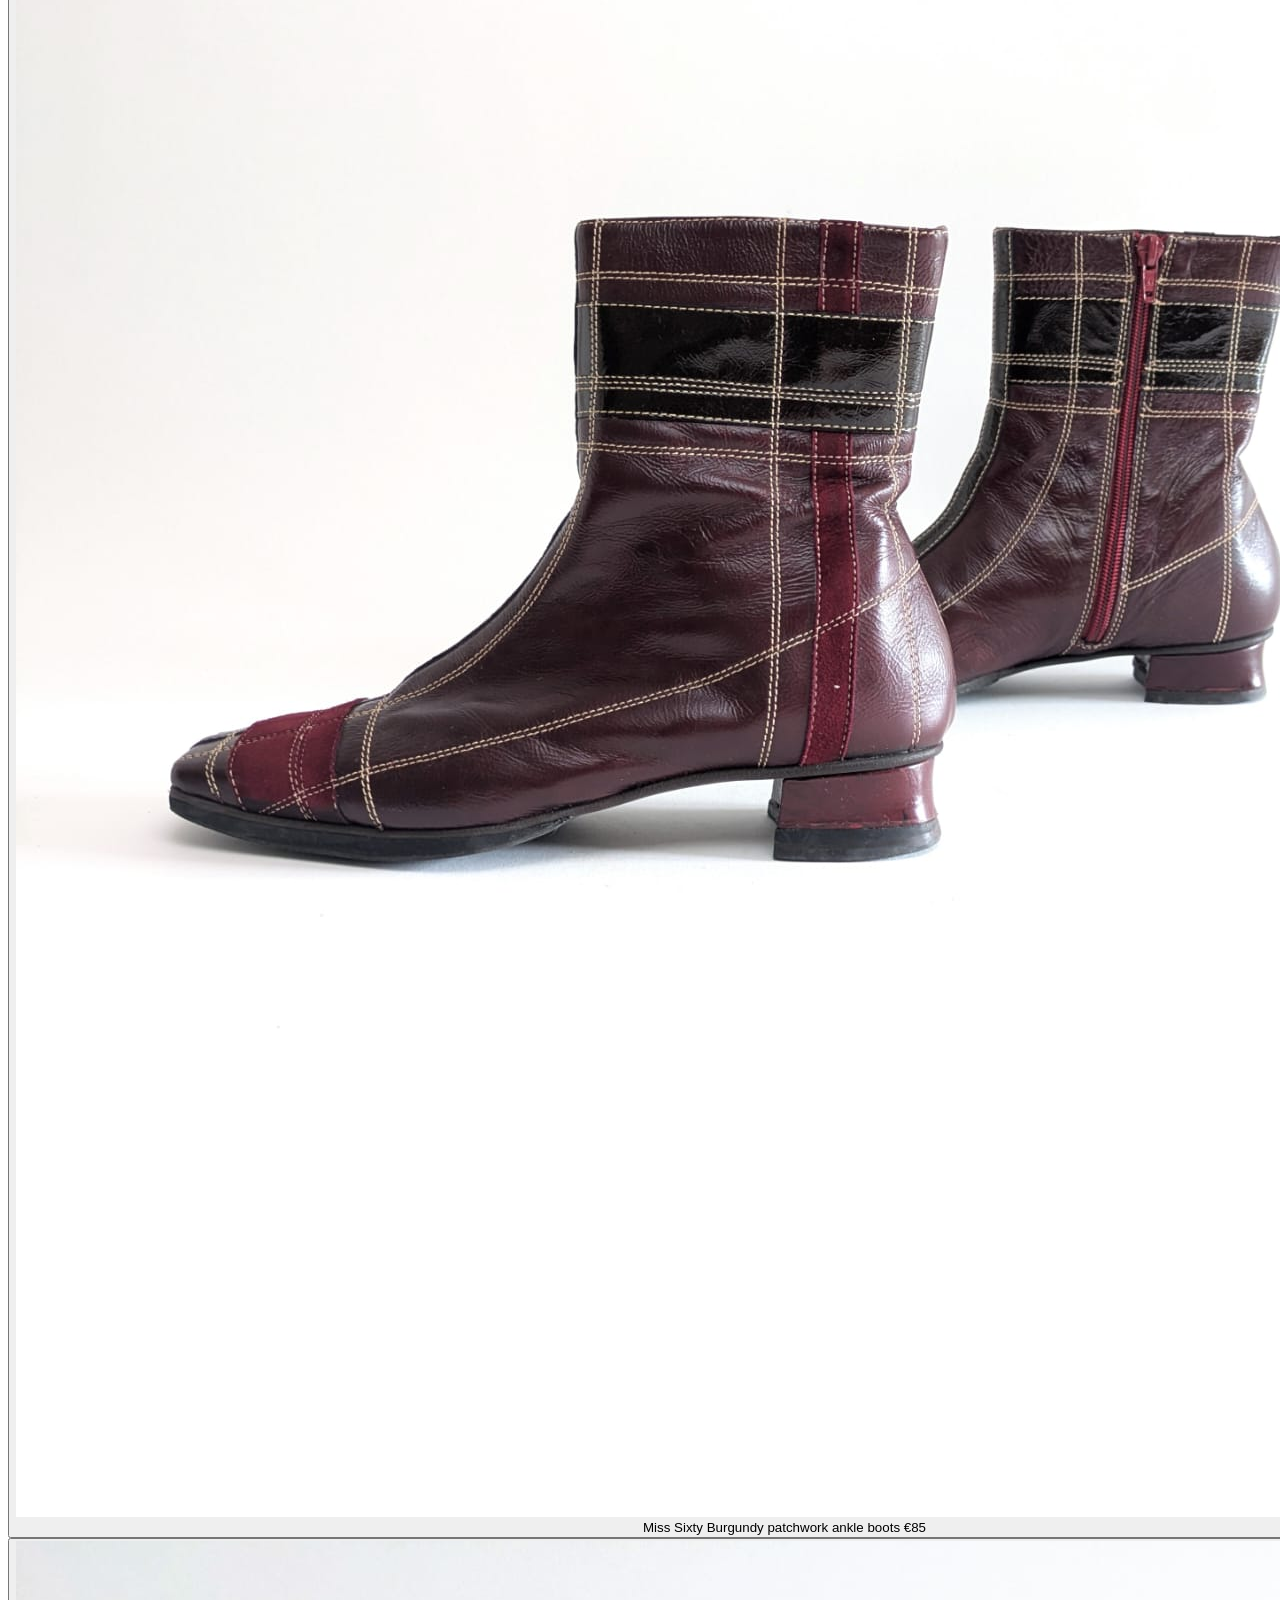
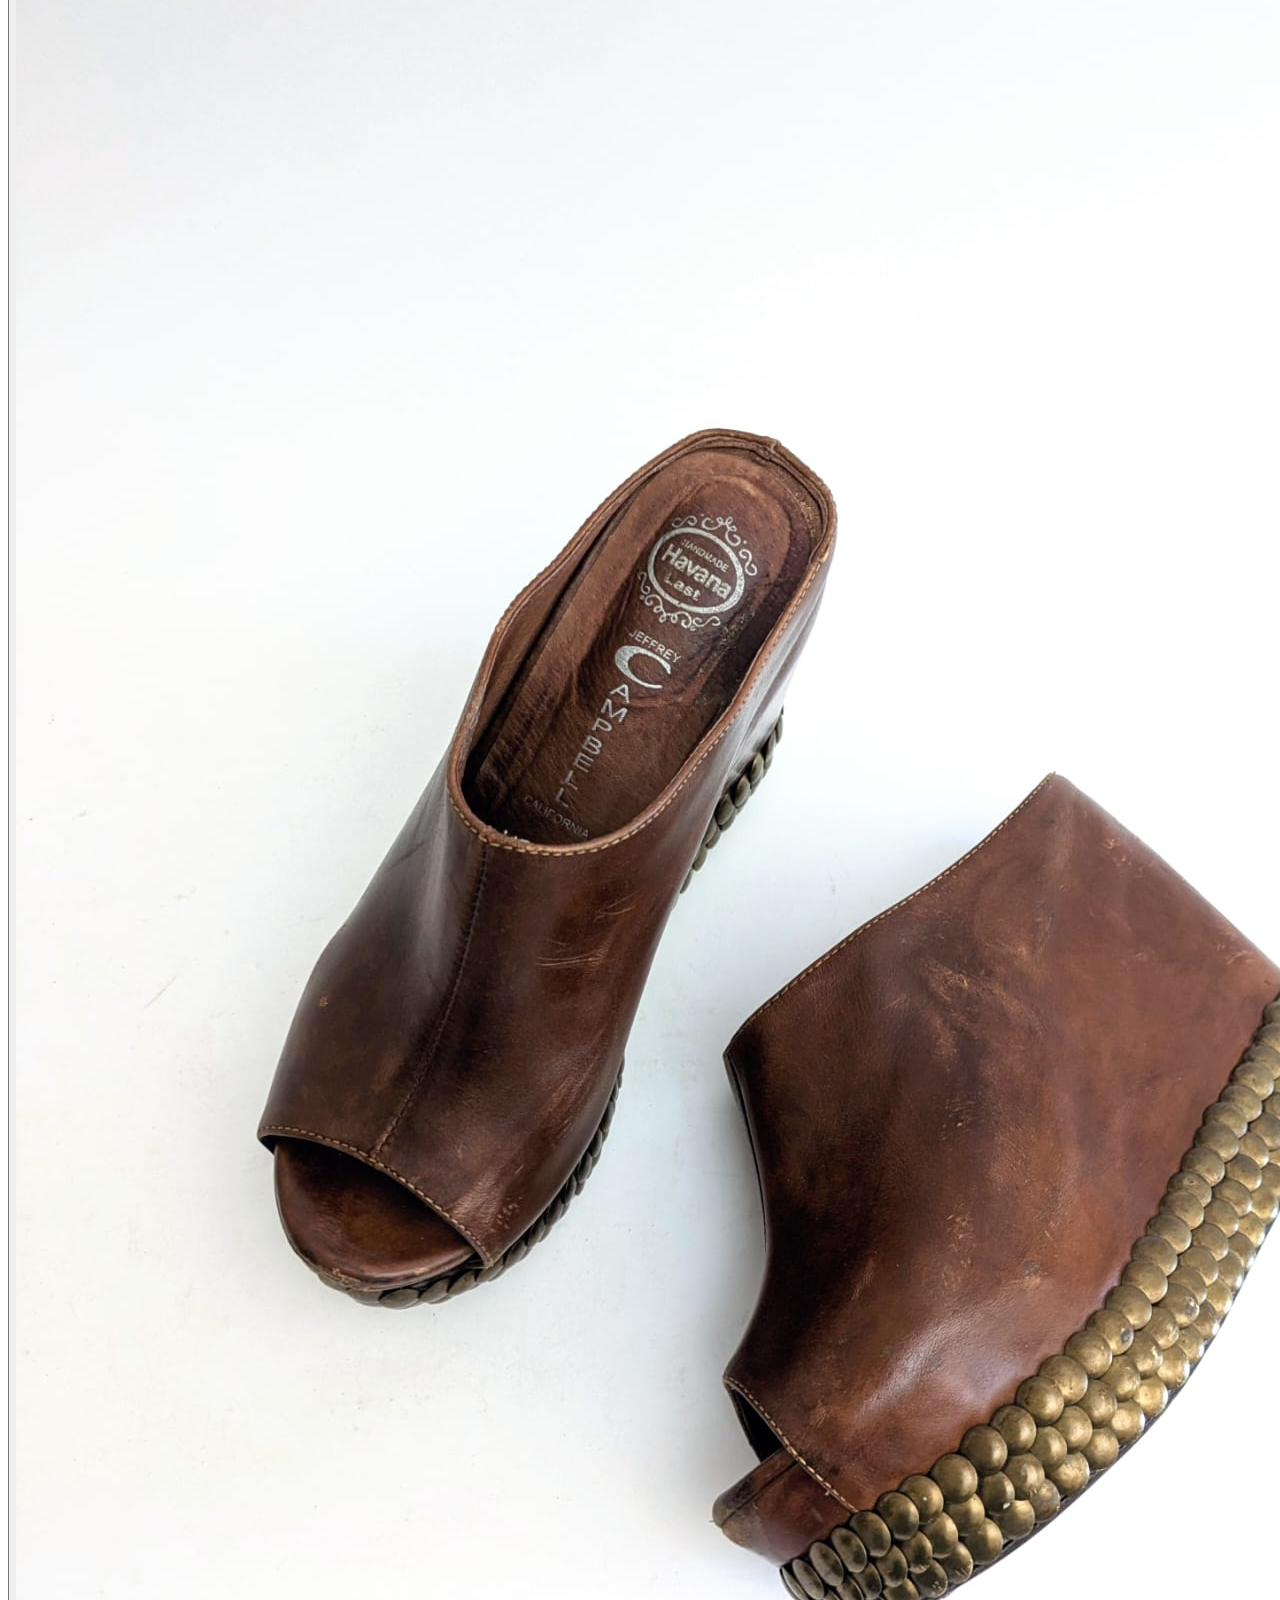
